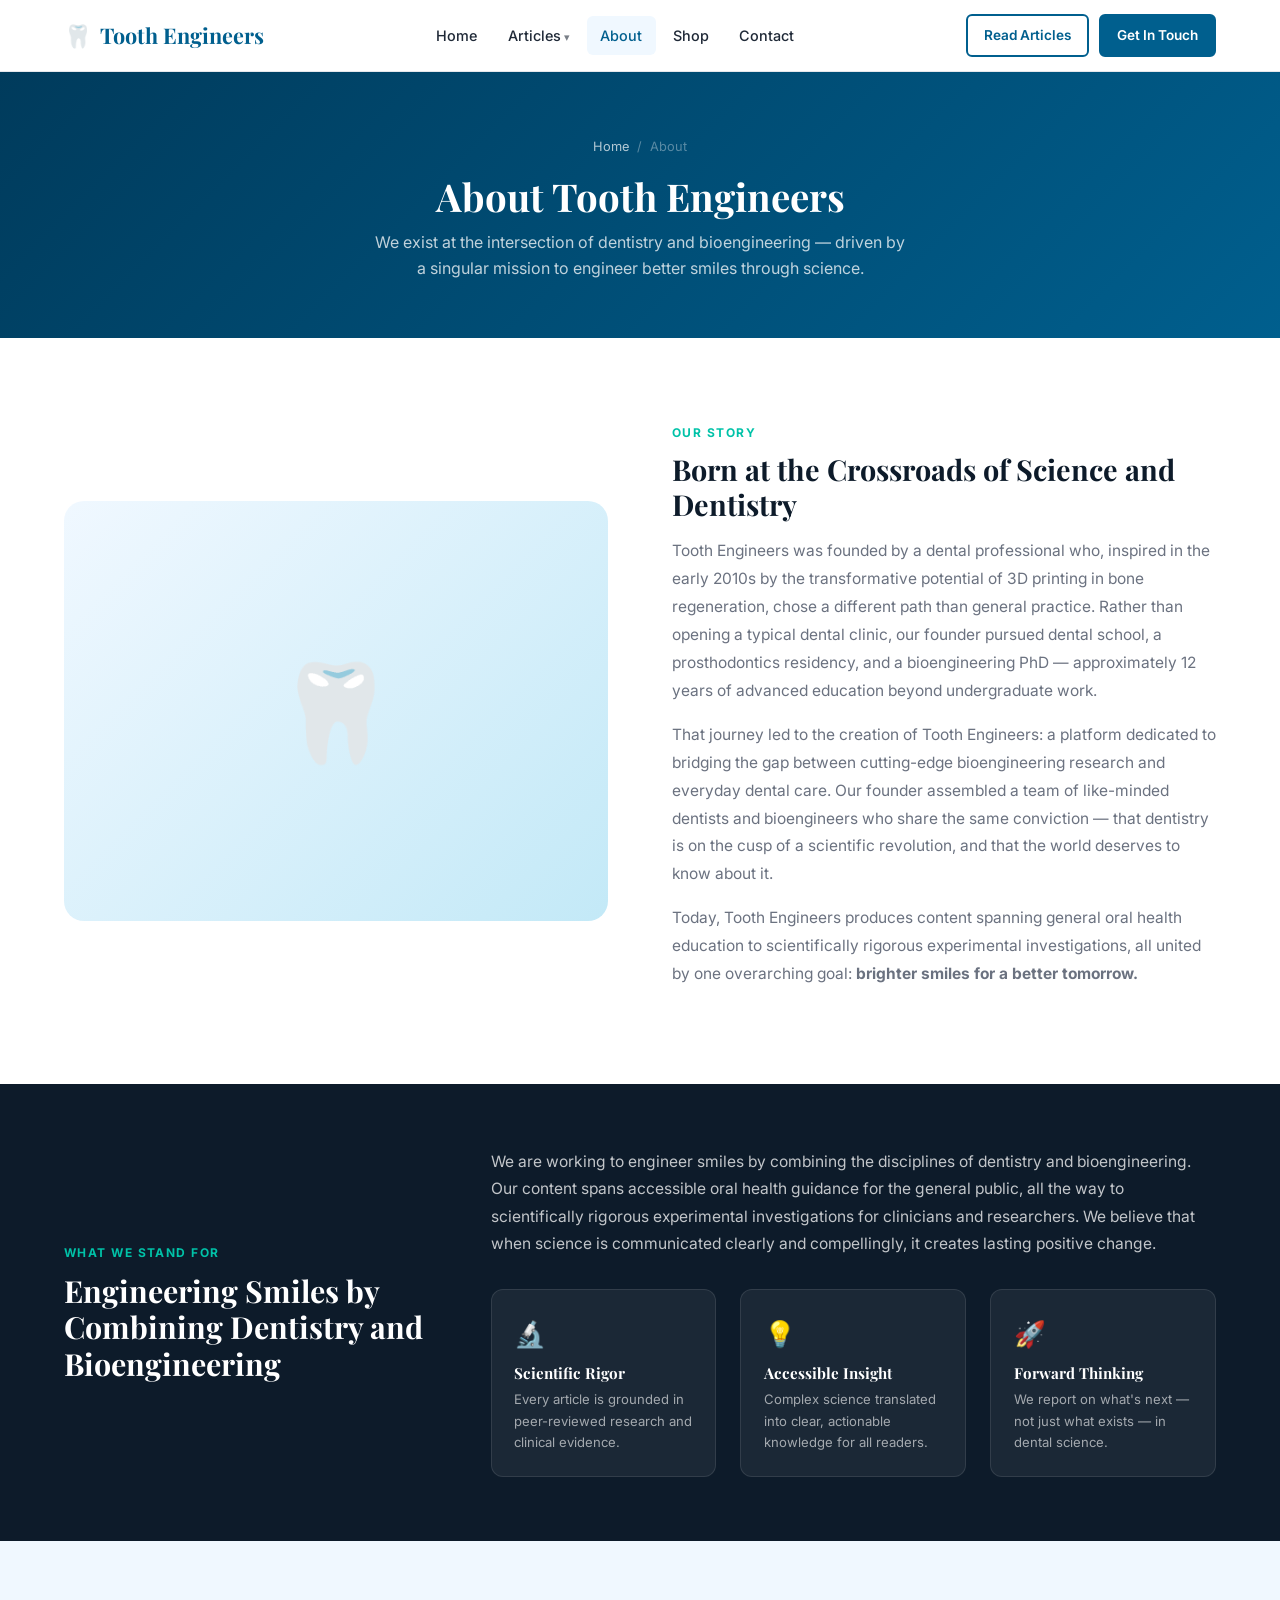
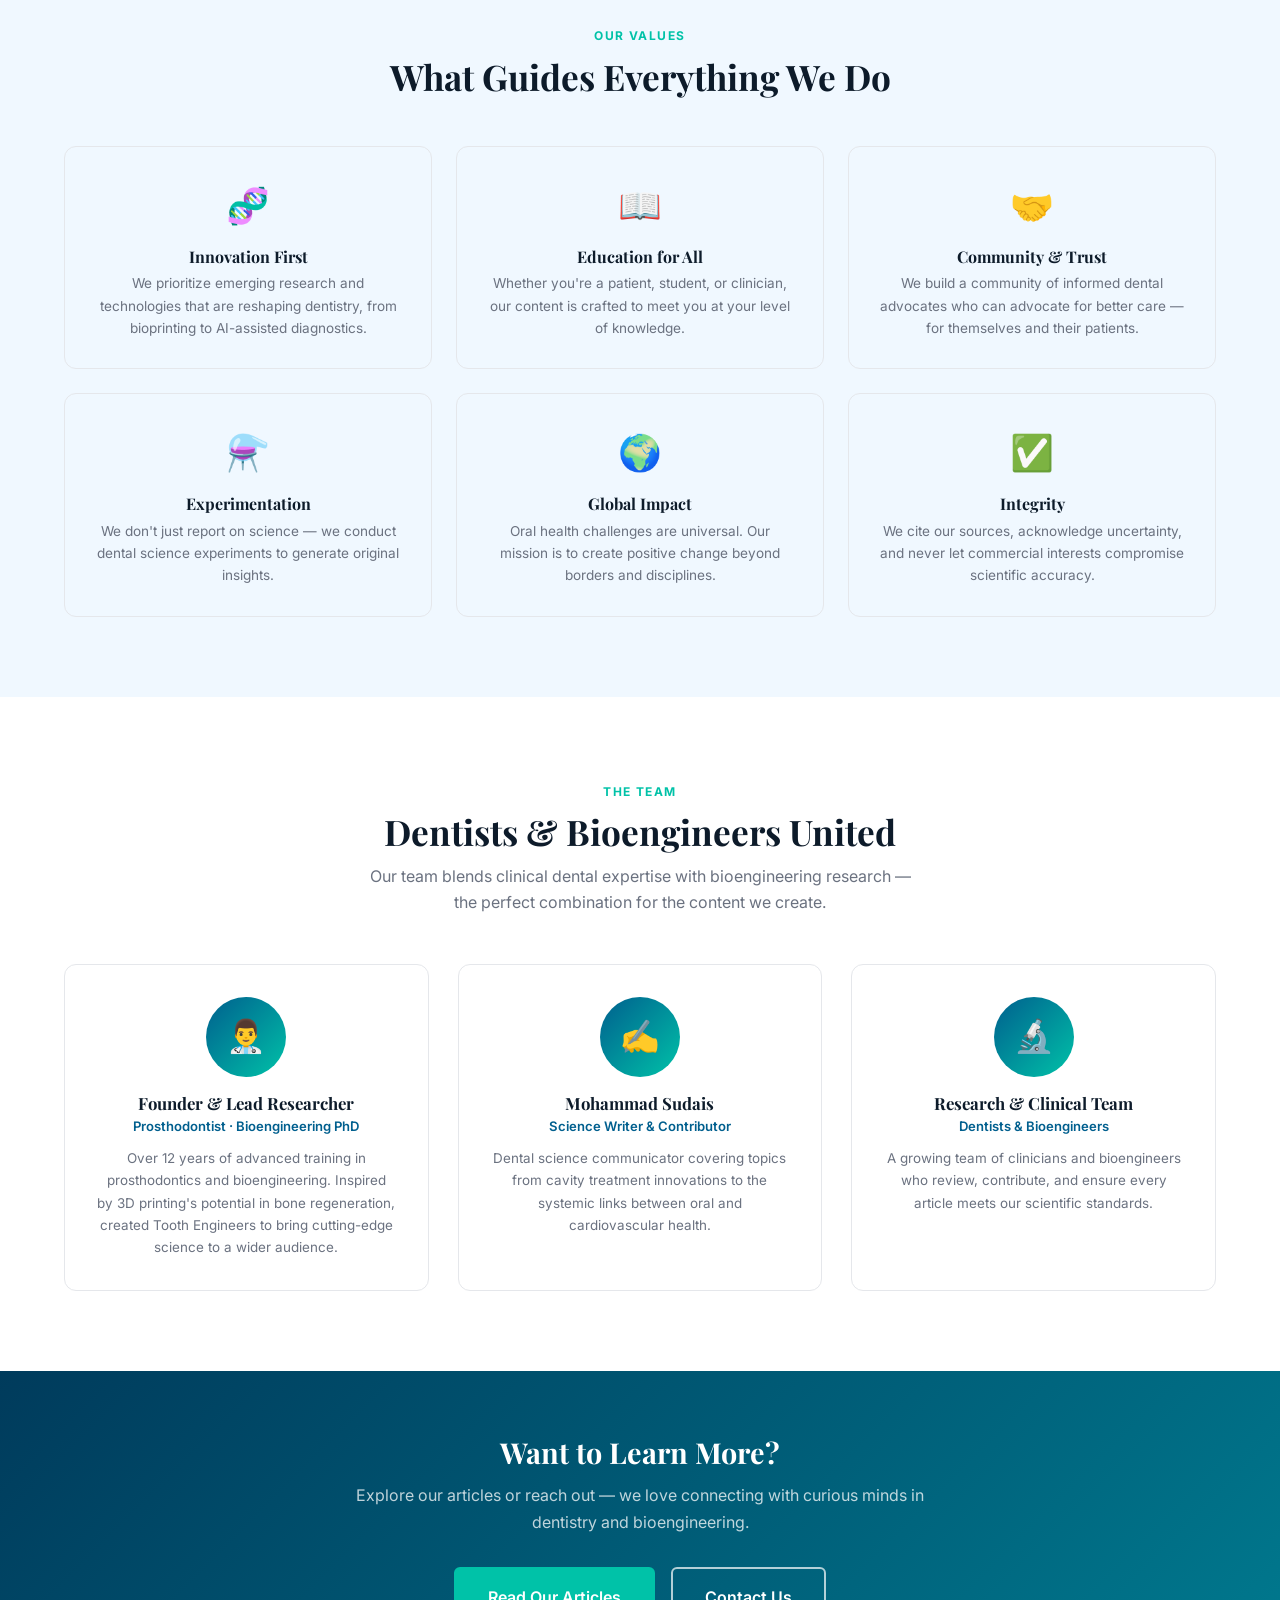
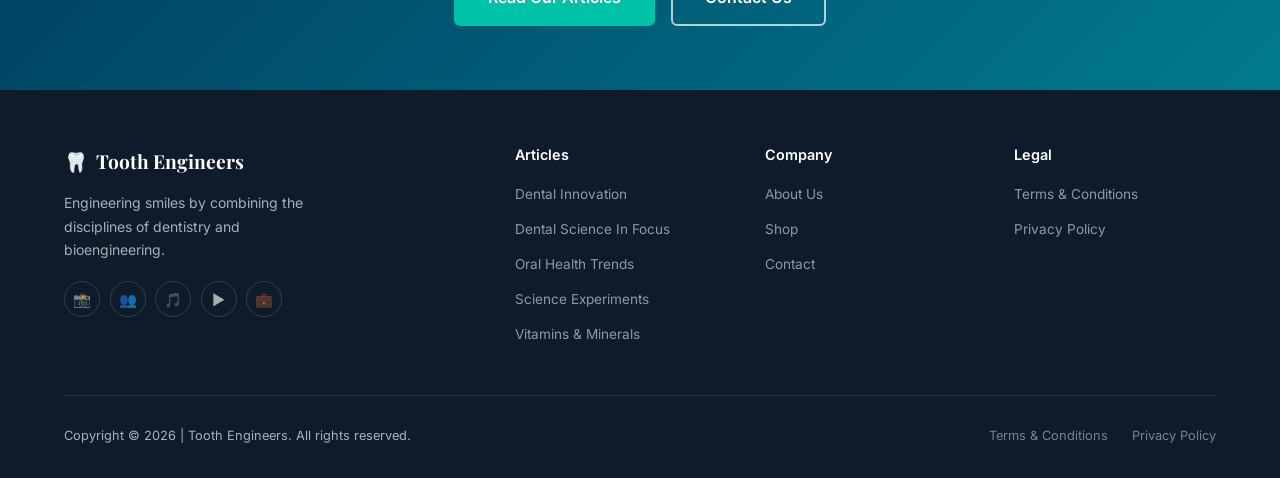
==== about.html @ ff2708bc "Initial site: full static rebuild of toothengineers.com 5-page static HTML/CSS/JS site (index, about" ====
<!DOCTYPE html>
<html lang="en">
<head>
  <meta charset="UTF-8" />
  <meta name="viewport" content="width=device-width, initial-scale=1.0" />
  <meta name="description" content="About Tooth Engineers — our mission, story, and the team behind the dental science content." />
  <title>About | Tooth Engineers</title>
  <link rel="preconnect" href="https://fonts.googleapis.com" />
  <link rel="preconnect" href="https://fonts.gstatic.com" crossorigin />
  <link href="https://fonts.googleapis.com/css2?family=Inter:wght@400;500;600;700&family=Playfair+Display:wght@600;700&display=swap" rel="stylesheet" />
  <link rel="stylesheet" href="css/style.css" />
</head>
<body>

<!-- ══ NAVBAR ══════════════════════════════ -->
<header class="navbar">
  <div class="container nav-inner">
    <a href="index.html" class="logo"><span class="logo-icon">🦷</span> Tooth Engineers</a>
    <nav>
      <ul class="nav-links">
        <li><a href="index.html">Home</a></li>
        <li>
          <a href="articles.html" class="has-dropdown">Articles</a>
          <div class="dropdown">
            <a href="articles.html?cat=announcements">Announcements</a>
            <a href="articles.html?cat=innovation">Dental Innovation</a>
            <a href="articles.html?cat=experiments">Dental Science Experiments</a>
            <a href="articles.html?cat=science">Dental Science In Focus</a>
            <a href="articles.html?cat=health">Oral Health Trends</a>
            <a href="articles.html?cat=vitamins">Vitamins &amp; Minerals</a>
          </div>
        </li>
        <li><a href="about.html" class="active">About</a></li>
        <li><a href="shop.html">Shop</a></li>
        <li><a href="contact.html">Contact</a></li>
      </ul>
    </nav>
    <div class="nav-cta">
      <a href="articles.html" class="btn btn-outline btn-sm">Read Articles</a>
      <a href="contact.html" class="btn btn-primary btn-sm">Get In Touch</a>
    </div>
    <button class="hamburger" id="hamburger" aria-label="Toggle menu" aria-expanded="false">
      <span></span><span></span><span></span>
    </button>
  </div>
  <nav class="mobile-menu" id="mobileMenu">
    <ul>
      <li><a href="index.html">Home</a></li>
      <li><a href="articles.html">Articles</a></li>
      <li><a href="about.html">About</a></li>
      <li><a href="shop.html">Shop</a></li>
      <li><a href="contact.html">Contact</a></li>
    </ul>
    <div class="mobile-cta">
      <a href="contact.html" class="btn btn-primary">Get In Touch</a>
    </div>
  </nav>
</header>

<!-- ══ PAGE HERO ════════════════════════════ -->
<section class="page-hero">
  <div class="container">
    <div class="breadcrumb">
      <a href="index.html">Home</a>
      <span>/</span>
      <span>About</span>
    </div>
    <h1>About Tooth Engineers</h1>
    <p>We exist at the intersection of dentistry and bioengineering — driven by a singular mission to engineer better smiles through science.</p>
  </div>
</section>

<!-- ══ STORY ════════════════════════════════ -->
<section class="section">
  <div class="container">
    <div class="about-story">
      <div class="about-story-img">🦷</div>
      <div class="about-story-text">
        <div class="section-label">Our Story</div>
        <h2>Born at the Crossroads of Science and Dentistry</h2>
        <p>
          Tooth Engineers was founded by a dental professional who, inspired in the early 2010s by the transformative potential of 3D printing in bone regeneration, chose a different path than general practice. Rather than opening a typical dental clinic, our founder pursued dental school, a prosthodontics residency, and a bioengineering PhD — approximately 12 years of advanced education beyond undergraduate work.
        </p>
        <p>
          That journey led to the creation of Tooth Engineers: a platform dedicated to bridging the gap between cutting-edge bioengineering research and everyday dental care. Our founder assembled a team of like-minded dentists and bioengineers who share the same conviction — that dentistry is on the cusp of a scientific revolution, and that the world deserves to know about it.
        </p>
        <p>
          Today, Tooth Engineers produces content spanning general oral health education to scientifically rigorous experimental investigations, all united by one overarching goal: <strong>brighter smiles for a better tomorrow.</strong>
        </p>
      </div>
    </div>
  </div>
</section>

<!-- ══ MISSION STRIP ════════════════════════ -->
<section class="mission">
  <div class="container mission-inner">
    <div>
      <div class="mission-label">What We Stand For</div>
      <h2>Engineering Smiles by Combining Dentistry and Bioengineering</h2>
    </div>
    <div>
      <p class="mission-text">
        We are working to engineer smiles by combining the disciplines of dentistry and bioengineering. Our content spans accessible oral health guidance for the general public, all the way to scientifically rigorous experimental investigations for clinicians and researchers. We believe that when science is communicated clearly and compellingly, it creates lasting positive change.
      </p>
      <div class="mission-pillars">
        <div class="pillar">
          <div class="pillar-icon">🔬</div>
          <h4>Scientific Rigor</h4>
          <p>Every article is grounded in peer-reviewed research and clinical evidence.</p>
        </div>
        <div class="pillar">
          <div class="pillar-icon">💡</div>
          <h4>Accessible Insight</h4>
          <p>Complex science translated into clear, actionable knowledge for all readers.</p>
        </div>
        <div class="pillar">
          <div class="pillar-icon">🚀</div>
          <h4>Forward Thinking</h4>
          <p>We report on what's next — not just what exists — in dental science.</p>
        </div>
      </div>
    </div>
  </div>
</section>

<!-- ══ VALUES ═══════════════════════════════ -->
<section class="section section--gray">
  <div class="container">
    <div class="section-header section-header--center">
      <div class="section-label">Our Values</div>
      <h2 class="section-title">What Guides Everything We Do</h2>
    </div>
    <div class="about-values">
      <div class="value-card">
        <div class="value-icon">🧬</div>
        <h3>Innovation First</h3>
        <p>We prioritize emerging research and technologies that are reshaping dentistry, from bioprinting to AI-assisted diagnostics.</p>
      </div>
      <div class="value-card">
        <div class="value-icon">📖</div>
        <h3>Education for All</h3>
        <p>Whether you're a patient, student, or clinician, our content is crafted to meet you at your level of knowledge.</p>
      </div>
      <div class="value-card">
        <div class="value-icon">🤝</div>
        <h3>Community &amp; Trust</h3>
        <p>We build a community of informed dental advocates who can advocate for better care — for themselves and their patients.</p>
      </div>
      <div class="value-card">
        <div class="value-icon">⚗️</div>
        <h3>Experimentation</h3>
        <p>We don't just report on science — we conduct dental science experiments to generate original insights.</p>
      </div>
      <div class="value-card">
        <div class="value-icon">🌍</div>
        <h3>Global Impact</h3>
        <p>Oral health challenges are universal. Our mission is to create positive change beyond borders and disciplines.</p>
      </div>
      <div class="value-card">
        <div class="value-icon">✅</div>
        <h3>Integrity</h3>
        <p>We cite our sources, acknowledge uncertainty, and never let commercial interests compromise scientific accuracy.</p>
      </div>
    </div>
  </div>
</section>

<!-- ══ TEAM ══════════════════════════════════ -->
<section class="section">
  <div class="container">
    <div class="section-header section-header--center">
      <div class="section-label">The Team</div>
      <h2 class="section-title">Dentists &amp; Bioengineers United</h2>
      <p class="section-subtitle">Our team blends clinical dental expertise with bioengineering research — the perfect combination for the content we create.</p>
    </div>
    <div class="team-grid">
      <div class="team-card">
        <div class="team-avatar">👨‍⚕️</div>
        <h3>Founder &amp; Lead Researcher</h3>
        <div class="role">Prosthodontist · Bioengineering PhD</div>
        <p>Over 12 years of advanced training in prosthodontics and bioengineering. Inspired by 3D printing's potential in bone regeneration, created Tooth Engineers to bring cutting-edge science to a wider audience.</p>
      </div>
      <div class="team-card">
        <div class="team-avatar">✍️</div>
        <h3>Mohammad Sudais</h3>
        <div class="role">Science Writer &amp; Contributor</div>
        <p>Dental science communicator covering topics from cavity treatment innovations to the systemic links between oral and cardiovascular health.</p>
      </div>
      <div class="team-card">
        <div class="team-avatar">🔬</div>
        <h3>Research &amp; Clinical Team</h3>
        <div class="role">Dentists &amp; Bioengineers</div>
        <p>A growing team of clinicians and bioengineers who review, contribute, and ensure every article meets our scientific standards.</p>
      </div>
    </div>
  </div>
</section>

<!-- ══ CTA STRIP ════════════════════════════ -->
<section class="shop-teaser" style="padding:4rem 0;">
  <div class="container" style="text-align:center;max-width:600px;margin:0 auto;">
    <h2 style="color:#fff;font-size:1.8rem;margin-bottom:.8rem;">Want to Learn More?</h2>
    <p style="color:rgba(255,255,255,.75);margin-bottom:2rem;">Explore our articles or reach out — we love connecting with curious minds in dentistry and bioengineering.</p>
    <div style="display:flex;gap:1rem;justify-content:center;flex-wrap:wrap;">
      <a href="articles.html" class="btn btn-accent btn-lg">Read Our Articles</a>
      <a href="contact.html" class="btn btn-outline-white btn-lg">Contact Us</a>
    </div>
  </div>
</section>

<!-- ══ FOOTER ════════════════════════════════ -->
<footer class="footer">
  <div class="container">
    <div class="footer-grid">
      <div class="footer-brand">
        <a href="index.html" class="logo"><span>🦷</span> Tooth Engineers</a>
        <p>Engineering smiles by combining the disciplines of dentistry and bioengineering.</p>
        <div class="footer-social">
          <a href="https://www.instagram.com/toothengineers/" target="_blank" rel="noopener">📸</a>
          <a href="https://www.facebook.com/profile.php?id=61561686900478" target="_blank" rel="noopener">👥</a>
          <a href="https://www.tiktok.com/@toothengineers" target="_blank" rel="noopener">🎵</a>
          <a href="https://www.youtube.com/@ToothEngineers" target="_blank" rel="noopener">▶️</a>
          <a href="https://www.linkedin.com/company/tooth-engineers/" target="_blank" rel="noopener">💼</a>
        </div>
      </div>
      <div class="footer-col">
        <h4>Articles</h4>
        <ul>
          <li><a href="articles.html?cat=innovation">Dental Innovation</a></li>
          <li><a href="articles.html?cat=science">Dental Science In Focus</a></li>
          <li><a href="articles.html?cat=health">Oral Health Trends</a></li>
          <li><a href="articles.html?cat=experiments">Science Experiments</a></li>
          <li><a href="articles.html?cat=vitamins">Vitamins &amp; Minerals</a></li>
        </ul>
      </div>
      <div class="footer-col">
        <h4>Company</h4>
        <ul>
          <li><a href="about.html">About Us</a></li>
          <li><a href="shop.html">Shop</a></li>
          <li><a href="contact.html">Contact</a></li>
        </ul>
      </div>
      <div class="footer-col">
        <h4>Legal</h4>
        <ul>
          <li><a href="#">Terms &amp; Conditions</a></li>
          <li><a href="#">Privacy Policy</a></li>
        </ul>
      </div>
    </div>
    <div class="footer-bottom">
      <p>Copyright &copy; <span id="year"></span> | Tooth Engineers. All rights reserved.</p>
      <div class="footer-legal">
        <a href="#">Terms &amp; Conditions</a>
        <a href="#">Privacy Policy</a>
      </div>
    </div>
  </div>
</footer>

<script src="js/main.js"></script>
</body>
</html>
---- css/style.css ----
/* ════════════════════════════════════════
   Tooth Engineers — Global Stylesheet
   ════════════════════════════════════════ */

/* ── Variables ── */
:root {
  --primary:    #005F8E;
  --primary-dk: #004268;
  --accent:     #00C2A8;
  --accent-dk:  #009982;
  --dark:       #0D1B2A;
  --text:       #1F2937;
  --muted:      #6B7280;
  --light:      #F0F8FF;
  --border:     #E5E7EB;
  --white:      #FFFFFF;
  --radius-sm:  6px;
  --radius:     12px;
  --radius-lg:  20px;
  --shadow-sm:  0 1px 3px rgba(0,0,0,.08);
  --shadow-md:  0 4px 16px rgba(0,0,0,.10);
  --shadow-lg:  0 12px 40px rgba(0,0,0,.12);
  --transition: .22s ease;
}

/* ── Reset ── */
*, *::before, *::after { box-sizing: border-box; margin: 0; padding: 0; }
html { scroll-behavior: smooth; font-size: 16px; }
body {
  font-family: 'Inter', sans-serif;
  color: var(--text);
  background: var(--white);
  line-height: 1.65;
  -webkit-font-smoothing: antialiased;
}
img { max-width: 100%; display: block; }
a { text-decoration: none; color: inherit; }
ul { list-style: none; }

/* ── Typography helpers ── */
h1, h2, h3, h4 {
  font-family: 'Playfair Display', Georgia, serif;
  line-height: 1.2;
  color: var(--dark);
}

/* ── Layout ── */
.container {
  width: 90%;
  max-width: 1160px;
  margin: 0 auto;
}
.section { padding: 5rem 0; }
.section--gray { background: var(--light); }

/* ── Section headers ── */
.section-label {
  display: inline-block;
  text-transform: uppercase;
  font-size: .75rem;
  font-weight: 700;
  letter-spacing: .12em;
  color: var(--accent);
  margin-bottom: .6rem;
}
.section-title {
  font-size: clamp(1.6rem, 3vw, 2.2rem);
  margin-bottom: .6rem;
}
.section-subtitle {
  color: var(--muted);
  font-size: 1rem;
  max-width: 560px;
}
.section-header { margin-bottom: 3rem; }
.section-header--center { text-align: center; }
.section-header--center .section-subtitle { margin: 0 auto; }

/* ── Buttons ── */
.btn {
  display: inline-flex;
  align-items: center;
  gap: .45rem;
  padding: .72rem 1.5rem;
  border-radius: var(--radius-sm);
  font-size: .95rem;
  font-weight: 600;
  cursor: pointer;
  border: 2px solid transparent;
  transition: background var(--transition), color var(--transition), border-color var(--transition), box-shadow var(--transition);
}
.btn-primary {
  background: var(--primary);
  color: var(--white);
  border-color: var(--primary);
}
.btn-primary:hover {
  background: var(--primary-dk);
  border-color: var(--primary-dk);
  box-shadow: 0 4px 14px rgba(0,95,142,.28);
}
.btn-accent {
  background: var(--accent);
  color: var(--white);
  border-color: var(--accent);
}
.btn-accent:hover {
  background: var(--accent-dk);
  border-color: var(--accent-dk);
  box-shadow: 0 4px 14px rgba(0,194,168,.28);
}
.btn-outline {
  background: transparent;
  color: var(--primary);
  border-color: var(--primary);
}
.btn-outline:hover {
  background: var(--primary);
  color: var(--white);
}
.btn-outline-white {
  background: transparent;
  color: var(--white);
  border-color: rgba(255,255,255,.7);
}
.btn-outline-white:hover {
  background: rgba(255,255,255,.15);
  border-color: var(--white);
}
.btn-sm { padding: .5rem 1rem; font-size: .85rem; }
.btn-lg { padding: .9rem 2rem; font-size: 1rem; }

/* ════════════════════════════════════════
   NAVBAR
   ════════════════════════════════════════ */
.navbar {
  position: sticky;
  top: 0;
  z-index: 200;
  background: rgba(255,255,255,.97);
  backdrop-filter: blur(10px);
  border-bottom: 1px solid var(--border);
}
.nav-inner {
  display: flex;
  align-items: center;
  justify-content: space-between;
  padding: .9rem 0;
  gap: 1.5rem;
}
.logo {
  display: flex;
  align-items: center;
  gap: .5rem;
  font-family: 'Playfair Display', Georgia, serif;
  font-size: 1.35rem;
  font-weight: 700;
  color: var(--primary);
  white-space: nowrap;
}
.logo-icon { font-size: 1.4rem; }

.nav-links {
  display: flex;
  align-items: center;
  gap: .2rem;
}
.nav-links > li { position: relative; }
.nav-links > li > a {
  display: block;
  padding: .5rem .85rem;
  border-radius: var(--radius-sm);
  font-size: .9rem;
  font-weight: 500;
  color: var(--text);
  transition: color var(--transition), background var(--transition);
}
.nav-links > li > a:hover,
.nav-links > li > a.active {
  color: var(--primary);
  background: var(--light);
}
.nav-links > li > a.has-dropdown::after {
  content: ' ▾';
  font-size: .7rem;
  opacity: .6;
}

/* Dropdown */
.dropdown {
  position: absolute;
  top: calc(100% + .4rem);
  left: 0;
  min-width: 220px;
  background: var(--white);
  border: 1px solid var(--border);
  border-radius: var(--radius);
  box-shadow: var(--shadow-lg);
  opacity: 0;
  pointer-events: none;
  transform: translateY(-6px);
  transition: opacity var(--transition), transform var(--transition);
  z-index: 300;
}
.nav-links > li:hover .dropdown {
  opacity: 1;
  pointer-events: all;
  transform: translateY(0);
}
.dropdown a {
  display: block;
  padding: .6rem 1.2rem;
  font-size: .875rem;
  color: var(--text);
  transition: background var(--transition), color var(--transition);
}
.dropdown a:first-child { border-radius: var(--radius) var(--radius) 0 0; }
.dropdown a:last-child  { border-radius: 0 0 var(--radius) var(--radius); }
.dropdown a:hover { background: var(--light); color: var(--primary); }

.nav-cta { display: flex; gap: .6rem; }

.hamburger {
  display: none;
  background: none;
  border: none;
  cursor: pointer;
  padding: .4rem;
  color: var(--dark);
}
.hamburger span {
  display: block;
  width: 24px;
  height: 2px;
  background: var(--dark);
  margin: 5px 0;
  border-radius: 2px;
  transition: transform var(--transition), opacity var(--transition);
}

/* Mobile nav */
.mobile-menu {
  display: none;
  background: var(--white);
  border-top: 1px solid var(--border);
  padding: 1rem 5%;
}
.mobile-menu.open { display: block; }
.mobile-menu ul { display: flex; flex-direction: column; gap: .2rem; }
.mobile-menu a {
  display: block;
  padding: .65rem .8rem;
  border-radius: var(--radius-sm);
  font-size: .95rem;
  font-weight: 500;
  color: var(--text);
}
.mobile-menu a:hover { background: var(--light); color: var(--primary); }
.mobile-menu .mobile-sub { padding-left: 1.2rem; }
.mobile-menu .mobile-sub a { font-size: .875rem; color: var(--muted); }
.mobile-menu .mobile-sub a:hover { color: var(--primary); }
.mobile-cta { display: flex; flex-direction: column; gap: .6rem; margin-top: 1rem; padding-top: 1rem; border-top: 1px solid var(--border); }
.mobile-cta .btn { justify-content: center; }

/* ════════════════════════════════════════
   HERO
   ════════════════════════════════════════ */
.hero {
  background: linear-gradient(135deg, #003B5C 0%, #005F8E 50%, #007A8F 100%);
  color: var(--white);
  padding: 6rem 0 5rem;
  position: relative;
  overflow: hidden;
}
.hero::before {
  content: '';
  position: absolute;
  inset: 0;
  background: url("data:image/svg+xml,%3Csvg width='60' height='60' viewBox='0 0 60 60' xmlns='http://www.w3.org/2000/svg'%3E%3Cg fill='none' fill-rule='evenodd'%3E%3Cg fill='%23ffffff' fill-opacity='0.04'%3E%3Cpath d='M36 34v-4h-2v4h-4v2h4v4h2v-4h4v-2h-4zm0-30V0h-2v4h-4v2h4v4h2V6h4V4h-4zM6 34v-4H4v4H0v2h4v4h2v-4h4v-2H6zM6 4V0H4v4H0v2h4v4h2V6h4V4H6z'/%3E%3C/g%3E%3C/g%3E%3C/svg%3E");
}
.hero-inner {
  display: grid;
  grid-template-columns: 1fr 1fr;
  gap: 4rem;
  align-items: center;
  position: relative;
}
.hero-tag {
  display: inline-flex;
  align-items: center;
  gap: .4rem;
  background: rgba(255,255,255,.15);
  border: 1px solid rgba(255,255,255,.25);
  border-radius: 100px;
  padding: .35rem 1rem;
  font-size: .8rem;
  font-weight: 600;
  letter-spacing: .06em;
  text-transform: uppercase;
  color: rgba(255,255,255,.9);
  margin-bottom: 1.4rem;
}
.hero h1 {
  font-size: clamp(2rem, 4.5vw, 3.2rem);
  color: var(--white);
  margin-bottom: 1.2rem;
  letter-spacing: -.01em;
}
.hero h1 span { color: var(--accent); }
.hero-desc {
  font-size: 1.05rem;
  color: rgba(255,255,255,.8);
  margin-bottom: 2rem;
  max-width: 480px;
}
.hero-actions { display: flex; gap: 1rem; flex-wrap: wrap; }
.hero-stats {
  display: flex;
  gap: 2rem;
  margin-top: 3rem;
  padding-top: 2rem;
  border-top: 1px solid rgba(255,255,255,.15);
}
.hero-stat strong {
  display: block;
  font-size: 1.6rem;
  font-weight: 700;
  color: var(--white);
  font-family: 'Playfair Display', serif;
}
.hero-stat span { font-size: .8rem; color: rgba(255,255,255,.65); }

.hero-visual {
  display: flex;
  justify-content: center;
  align-items: center;
}
.hero-card-group {
  position: relative;
  width: 100%;
  max-width: 420px;
}
.hero-main-card {
  background: rgba(255,255,255,.12);
  backdrop-filter: blur(16px);
  border: 1px solid rgba(255,255,255,.2);
  border-radius: var(--radius-lg);
  padding: 2rem;
  color: var(--white);
}
.hero-main-card h3 { color: var(--white); font-size: 1.1rem; margin-bottom: .4rem; }
.hero-main-card p  { font-size: .875rem; color: rgba(255,255,255,.75); margin-bottom: 1.2rem; }
.article-preview {
  display: flex;
  align-items: center;
  gap: .8rem;
  background: rgba(255,255,255,.1);
  border-radius: var(--radius-sm);
  padding: .75rem;
  margin-bottom: .6rem;
}
.article-preview:last-child { margin-bottom: 0; }
.article-dot {
  width: 8px;
  height: 8px;
  border-radius: 50%;
  background: var(--accent);
  flex-shrink: 0;
}
.article-preview span { font-size: .82rem; color: rgba(255,255,255,.85); }
.hero-badge {
  position: absolute;
  bottom: -1.2rem;
  right: -1rem;
  background: var(--white);
  border-radius: var(--radius);
  padding: .9rem 1.2rem;
  box-shadow: var(--shadow-lg);
  display: flex;
  align-items: center;
  gap: .6rem;
}
.hero-badge-icon { font-size: 1.4rem; }
.hero-badge strong { display: block; font-size: .85rem; color: var(--dark); }
.hero-badge span   { font-size: .75rem; color: var(--muted); }

/* ════════════════════════════════════════
   ABOUT / MISSION STRIP
   ════════════════════════════════════════ */
.mission {
  background: var(--dark);
  color: var(--white);
  padding: 4rem 0;
}
.mission-inner {
  display: grid;
  grid-template-columns: 1fr 2fr;
  gap: 4rem;
  align-items: center;
}
.mission-label {
  color: var(--accent);
  font-size: .75rem;
  font-weight: 700;
  letter-spacing: .12em;
  text-transform: uppercase;
  margin-bottom: .6rem;
}
.mission h2 { color: var(--white); font-size: clamp(1.4rem, 2.5vw, 1.9rem); }
.mission-text { color: rgba(255,255,255,.75); font-size: .975rem; line-height: 1.75; }
.mission-pillars {
  display: grid;
  grid-template-columns: repeat(3, 1fr);
  gap: 1.5rem;
  margin-top: 2rem;
}
.pillar {
  background: rgba(255,255,255,.06);
  border: 1px solid rgba(255,255,255,.1);
  border-radius: var(--radius);
  padding: 1.4rem;
}
.pillar-icon { font-size: 1.6rem; margin-bottom: .6rem; }
.pillar h4 { color: var(--white); font-size: .95rem; margin-bottom: .4rem; }
.pillar p  { color: rgba(255,255,255,.6); font-size: .82rem; }

/* ════════════════════════════════════════
   FEATURED ARTICLES
   ════════════════════════════════════════ */
.article-grid {
  display: grid;
  grid-template-columns: repeat(3, 1fr);
  gap: 1.8rem;
}
.article-card {
  background: var(--white);
  border: 1px solid var(--border);
  border-radius: var(--radius);
  overflow: hidden;
  display: flex;
  flex-direction: column;
  transition: box-shadow var(--transition), transform var(--transition);
}
.article-card:hover {
  box-shadow: var(--shadow-lg);
  transform: translateY(-4px);
}
.article-card-img {
  height: 180px;
  display: flex;
  align-items: center;
  justify-content: center;
  font-size: 3.5rem;
}
.article-card-img.cat-innovation  { background: linear-gradient(135deg,#E0F4FF,#C3E9F7); }
.article-card-img.cat-science      { background: linear-gradient(135deg,#E0F7F4,#B8EFE9); }
.article-card-img.cat-health       { background: linear-gradient(135deg,#FFF3E0,#FFE0B2); }
.article-card-img.cat-experiments  { background: linear-gradient(135deg,#F3E0FF,#E1B8FF); }
.article-card-img.cat-vitamins     { background: linear-gradient(135deg,#E8FFE0,#C8F0B8); }

.article-card-body { padding: 1.4rem; display: flex; flex-direction: column; flex: 1; }
.article-category {
  display: inline-block;
  font-size: .72rem;
  font-weight: 700;
  text-transform: uppercase;
  letter-spacing: .08em;
  padding: .2rem .7rem;
  border-radius: 100px;
  margin-bottom: .8rem;
}
.cat-badge-innovation  { background: #DBF0FA; color: #0066A0; }
.cat-badge-science     { background: #D5F5F0; color: #007A68; }
.cat-badge-health      { background: #FFF0DB; color: #A05800; }
.cat-badge-experiments { background: #F0DBFF; color: #7A00A0; }
.cat-badge-vitamins    { background: #E0F5D5; color: #3A7A00; }

.article-card h3 {
  font-size: 1rem;
  margin-bottom: .6rem;
  line-height: 1.35;
  flex: 1;
}
.article-card h3 a { color: var(--dark); transition: color var(--transition); }
.article-card h3 a:hover { color: var(--primary); }
.article-card p {
  font-size: .85rem;
  color: var(--muted);
  margin-bottom: 1rem;
  display: -webkit-box;
  -webkit-line-clamp: 3;
  -webkit-box-orient: vertical;
  overflow: hidden;
}
.article-meta {
  display: flex;
  align-items: center;
  justify-content: space-between;
  font-size: .78rem;
  color: var(--muted);
  border-top: 1px solid var(--border);
  padding-top: .8rem;
  margin-top: auto;
}
.article-meta-author { display: flex; align-items: center; gap: .4rem; }
.author-avatar {
  width: 24px; height: 24px;
  border-radius: 50%;
  background: var(--primary);
  color: var(--white);
  display: flex; align-items: center; justify-content: center;
  font-size: .65rem; font-weight: 700;
}
.articles-cta { text-align: center; margin-top: 2.5rem; }

/* ════════════════════════════════════════
   CATEGORIES STRIP
   ════════════════════════════════════════ */
.categories { padding: 3rem 0; }
.cat-chips {
  display: flex;
  flex-wrap: wrap;
  gap: .75rem;
  justify-content: center;
}
.cat-chip {
  display: inline-flex;
  align-items: center;
  gap: .4rem;
  padding: .5rem 1.1rem;
  border-radius: 100px;
  border: 1.5px solid var(--border);
  font-size: .85rem;
  font-weight: 500;
  color: var(--text);
  cursor: pointer;
  transition: border-color var(--transition), color var(--transition), background var(--transition);
}
.cat-chip:hover,
.cat-chip.active {
  border-color: var(--primary);
  color: var(--primary);
  background: var(--light);
}

/* ════════════════════════════════════════
   SHOP / COMING SOON
   ════════════════════════════════════════ */
.shop-teaser {
  background: linear-gradient(135deg, #003B5C, #007A8F);
  color: var(--white);
  padding: 5rem 0;
  text-align: center;
}
.shop-teaser-inner { max-width: 640px; margin: 0 auto; }
.shop-label {
  display: inline-block;
  background: rgba(0,194,168,.2);
  border: 1px solid rgba(0,194,168,.4);
  color: var(--accent);
  font-size: .75rem;
  font-weight: 700;
  text-transform: uppercase;
  letter-spacing: .1em;
  padding: .3rem .9rem;
  border-radius: 100px;
  margin-bottom: 1.2rem;
}
.shop-teaser h2 { color: var(--white); font-size: clamp(1.6rem, 3vw, 2.4rem); margin-bottom: .8rem; }
.shop-teaser p  { color: rgba(255,255,255,.75); font-size: 1rem; margin-bottom: 2rem; }
.shop-notify-form {
  display: flex;
  gap: .6rem;
  max-width: 420px;
  margin: 0 auto;
}
.shop-notify-form input {
  flex: 1;
  padding: .75rem 1rem;
  border-radius: var(--radius-sm);
  border: none;
  font-size: .95rem;
  background: rgba(255,255,255,.15);
  color: var(--white);
  backdrop-filter: blur(4px);
  border: 1px solid rgba(255,255,255,.25);
}
.shop-notify-form input::placeholder { color: rgba(255,255,255,.55); }
.shop-notify-form input:focus { outline: none; border-color: var(--accent); }
.shop-items-preview {
  display: flex;
  justify-content: center;
  gap: 1.2rem;
  margin-top: 3rem;
  flex-wrap: wrap;
}
.shop-preview-card {
  background: rgba(255,255,255,.1);
  border: 1px solid rgba(255,255,255,.15);
  border-radius: var(--radius);
  padding: 1.5rem 2rem;
  min-width: 160px;
  text-align: center;
}
.shop-preview-card .icon { font-size: 2rem; margin-bottom: .6rem; }
.shop-preview-card h4 { color: var(--white); font-size: .9rem; font-family: 'Inter', sans-serif; font-weight: 600; }
.shop-preview-card p  { color: rgba(255,255,255,.55); font-size: .78rem; margin-top: .2rem; }

/* ════════════════════════════════════════
   NEWSLETTER
   ════════════════════════════════════════ */
.newsletter { padding: 4rem 0; background: var(--light); }
.newsletter-inner {
  display: flex;
  align-items: center;
  justify-content: space-between;
  gap: 3rem;
  flex-wrap: wrap;
}
.newsletter-text h2 { font-size: 1.6rem; margin-bottom: .4rem; }
.newsletter-text p  { color: var(--muted); font-size: .95rem; }
.newsletter-form {
  display: flex;
  gap: .6rem;
  flex-wrap: wrap;
}
.newsletter-form input {
  padding: .72rem 1.1rem;
  border: 1.5px solid var(--border);
  border-radius: var(--radius-sm);
  font-size: .95rem;
  font-family: inherit;
  width: 280px;
  background: var(--white);
  transition: border-color var(--transition);
}
.newsletter-form input:focus { outline: none; border-color: var(--primary); }

/* ════════════════════════════════════════
   SOCIAL STRIP
   ════════════════════════════════════════ */
.social-strip { padding: 2.5rem 0; border-top: 1px solid var(--border); }
.social-inner {
  display: flex;
  align-items: center;
  justify-content: center;
  gap: 1rem;
  flex-wrap: wrap;
}
.social-link {
  display: flex;
  align-items: center;
  gap: .5rem;
  padding: .55rem 1.1rem;
  border-radius: 100px;
  border: 1.5px solid var(--border);
  font-size: .85rem;
  font-weight: 500;
  color: var(--text);
  transition: all var(--transition);
}
.social-link:hover { border-color: var(--primary); color: var(--primary); background: var(--light); }
.social-icon { font-size: 1rem; }

/* ════════════════════════════════════════
   FOOTER
   ════════════════════════════════════════ */
.footer { background: var(--dark); color: rgba(255,255,255,.65); padding: 3.5rem 0 2rem; }
.footer-grid {
  display: grid;
  grid-template-columns: 2fr 1fr 1fr 1fr;
  gap: 3rem;
  margin-bottom: 3rem;
}
.footer-brand .logo { color: var(--white); font-size: 1.2rem; margin-bottom: .8rem; }
.footer-brand p { font-size: .875rem; line-height: 1.7; max-width: 260px; }
.footer-social { display: flex; gap: .6rem; margin-top: 1.2rem; }
.footer-social a {
  width: 36px; height: 36px;
  border-radius: 50%;
  border: 1px solid rgba(255,255,255,.15);
  display: flex; align-items: center; justify-content: center;
  font-size: .9rem;
  color: rgba(255,255,255,.65);
  transition: all var(--transition);
}
.footer-social a:hover { border-color: var(--accent); color: var(--accent); background: rgba(0,194,168,.1); }
.footer-col h4 { color: var(--white); font-size: .9rem; font-family: 'Inter', sans-serif; font-weight: 600; margin-bottom: 1rem; }
.footer-col ul { display: flex; flex-direction: column; gap: .55rem; }
.footer-col a { font-size: .85rem; color: rgba(255,255,255,.55); transition: color var(--transition); }
.footer-col a:hover { color: var(--white); }
.footer-bottom {
  border-top: 1px solid rgba(255,255,255,.08);
  padding-top: 1.8rem;
  display: flex;
  align-items: center;
  justify-content: space-between;
  flex-wrap: wrap;
  gap: .8rem;
}
.footer-bottom p { font-size: .8rem; }
.footer-legal { display: flex; gap: 1.5rem; }
.footer-legal a { font-size: .8rem; color: rgba(255,255,255,.45); transition: color var(--transition); }
.footer-legal a:hover { color: var(--white); }

/* ════════════════════════════════════════
   PAGE HERO (inner pages)
   ════════════════════════════════════════ */
.page-hero {
  background: linear-gradient(135deg, #003B5C, #005F8E);
  color: var(--white);
  padding: 4rem 0 3.5rem;
  text-align: center;
}
.page-hero h1 { color: var(--white); font-size: clamp(1.8rem, 3vw, 2.6rem); margin-bottom: .6rem; }
.page-hero p   { color: rgba(255,255,255,.75); font-size: 1rem; max-width: 540px; margin: 0 auto; }
.breadcrumb {
  display: flex;
  align-items: center;
  justify-content: center;
  gap: .5rem;
  font-size: .8rem;
  color: rgba(255,255,255,.55);
  margin-bottom: 1rem;
}
.breadcrumb a { color: rgba(255,255,255,.7); }
.breadcrumb a:hover { color: var(--white); }
.breadcrumb span { color: rgba(255,255,255,.35); }

/* ════════════════════════════════════════
   ABOUT PAGE
   ════════════════════════════════════════ */
.about-story {
  display: grid;
  grid-template-columns: 1fr 1fr;
  gap: 4rem;
  align-items: center;
}
.about-story-img {
  border-radius: var(--radius-lg);
  overflow: hidden;
  background: linear-gradient(135deg, var(--light), #C3E9F7);
  height: 420px;
  display: flex;
  align-items: center;
  justify-content: center;
  font-size: 6rem;
}
.about-story-text h2 { font-size: 1.8rem; margin-bottom: 1rem; }
.about-story-text p  { color: var(--muted); font-size: .97rem; margin-bottom: 1rem; line-height: 1.8; }
.about-values {
  display: grid;
  grid-template-columns: repeat(3, 1fr);
  gap: 1.5rem;
}
.value-card {
  border: 1px solid var(--border);
  border-radius: var(--radius);
  padding: 1.8rem;
  text-align: center;
  transition: box-shadow var(--transition), transform var(--transition);
}
.value-card:hover { box-shadow: var(--shadow-md); transform: translateY(-3px); }
.value-icon { font-size: 2.2rem; margin-bottom: .8rem; }
.value-card h3 { font-size: 1rem; margin-bottom: .4rem; }
.value-card p  { font-size: .85rem; color: var(--muted); }

.team-grid {
  display: grid;
  grid-template-columns: repeat(auto-fit, minmax(240px, 1fr));
  gap: 1.8rem;
}
.team-card {
  border: 1px solid var(--border);
  border-radius: var(--radius);
  padding: 2rem;
  text-align: center;
  transition: box-shadow var(--transition);
}
.team-card:hover { box-shadow: var(--shadow-md); }
.team-avatar {
  width: 80px; height: 80px;
  border-radius: 50%;
  background: linear-gradient(135deg, var(--primary), var(--accent));
  display: flex; align-items: center; justify-content: center;
  font-size: 2rem;
  margin: 0 auto 1rem;
}
.team-card h3 { font-size: 1.05rem; margin-bottom: .2rem; }
.team-card .role { font-size: .82rem; color: var(--primary); font-weight: 600; margin-bottom: .6rem; }
.team-card p    { font-size: .84rem; color: var(--muted); }

/* ════════════════════════════════════════
   ARTICLES PAGE
   ════════════════════════════════════════ */
.articles-layout {
  display: grid;
  grid-template-columns: 1fr 300px;
  gap: 3rem;
  align-items: start;
}
.filter-bar {
  display: flex;
  flex-wrap: wrap;
  gap: .6rem;
  margin-bottom: 2rem;
}
.filter-btn {
  padding: .4rem .9rem;
  border-radius: 100px;
  border: 1.5px solid var(--border);
  font-size: .82rem;
  font-weight: 500;
  cursor: pointer;
  background: transparent;
  color: var(--text);
  transition: all var(--transition);
}
.filter-btn:hover,
.filter-btn.active {
  background: var(--primary);
  border-color: var(--primary);
  color: var(--white);
}
.articles-list { display: flex; flex-direction: column; gap: 1.5rem; }
.article-list-card {
  display: grid;
  grid-template-columns: 120px 1fr;
  gap: 1.2rem;
  border: 1px solid var(--border);
  border-radius: var(--radius);
  overflow: hidden;
  transition: box-shadow var(--transition);
}
.article-list-card:hover { box-shadow: var(--shadow-md); }
.article-list-img {
  height: 120px;
  display: flex; align-items: center; justify-content: center;
  font-size: 2.8rem;
}
.article-list-body { padding: 1rem 1rem 1rem 0; display: flex; flex-direction: column; justify-content: center; }
.article-list-body h3 { font-size: .97rem; margin-bottom: .3rem; }
.article-list-body h3 a { color: var(--dark); transition: color var(--transition); }
.article-list-body h3 a:hover { color: var(--primary); }
.article-list-body p { font-size: .83rem; color: var(--muted); display: -webkit-box; -webkit-line-clamp: 2; -webkit-box-orient: vertical; overflow: hidden; margin-bottom: .5rem; }

.sidebar-widget {
  border: 1px solid var(--border);
  border-radius: var(--radius);
  padding: 1.5rem;
  margin-bottom: 1.5rem;
}
.sidebar-widget h4 { font-size: .95rem; margin-bottom: 1rem; font-family: 'Inter', sans-serif; font-weight: 600; }
.sidebar-categories { display: flex; flex-direction: column; gap: .4rem; }
.sidebar-cat {
  display: flex;
  align-items: center;
  justify-content: space-between;
  padding: .45rem .6rem;
  border-radius: var(--radius-sm);
  font-size: .85rem;
  cursor: pointer;
  transition: background var(--transition), color var(--transition);
}
.sidebar-cat:hover { background: var(--light); color: var(--primary); }
.sidebar-cat-count {
  background: var(--light);
  border-radius: 100px;
  padding: .1rem .5rem;
  font-size: .75rem;
  color: var(--muted);
}

/* ════════════════════════════════════════
   SHOP PAGE
   ════════════════════════════════════════ */
.shop-coming {
  text-align: center;
  padding: 5rem 0;
}
.shop-coming-icon { font-size: 5rem; margin-bottom: 1.5rem; }
.shop-coming h2  { font-size: 2rem; margin-bottom: .8rem; }
.shop-coming p   { color: var(--muted); max-width: 500px; margin: 0 auto 2rem; }
.product-teasers {
  display: grid;
  grid-template-columns: repeat(auto-fit, minmax(220px, 1fr));
  gap: 1.5rem;
  margin-top: 3.5rem;
}
.product-teaser {
  border: 1.5px dashed var(--border);
  border-radius: var(--radius);
  padding: 2rem;
  text-align: center;
  background: var(--light);
}
.product-teaser .icon { font-size: 2.5rem; margin-bottom: .8rem; }
.product-teaser h3 { font-size: .97rem; margin-bottom: .3rem; }
.product-teaser p  { font-size: .83rem; color: var(--muted); }
.product-teaser .price-soon {
  display: inline-block;
  margin-top: .8rem;
  font-size: .78rem;
  font-weight: 600;
  color: var(--accent);
  background: rgba(0,194,168,.1);
  padding: .2rem .7rem;
  border-radius: 100px;
}

/* ════════════════════════════════════════
   CONTACT PAGE
   ════════════════════════════════════════ */
.contact-layout {
  display: grid;
  grid-template-columns: 1fr 1.4fr;
  gap: 4rem;
  align-items: start;
}
.contact-info h3 { font-size: 1.2rem; margin-bottom: 1rem; }
.contact-info p  { color: var(--muted); font-size: .95rem; margin-bottom: 2rem; line-height: 1.75; }
.contact-channels { display: flex; flex-direction: column; gap: .8rem; }
.contact-channel {
  display: flex;
  align-items: center;
  gap: .8rem;
  padding: .9rem;
  border-radius: var(--radius);
  border: 1px solid var(--border);
  font-size: .9rem;
  transition: box-shadow var(--transition);
}
.contact-channel:hover { box-shadow: var(--shadow-sm); }
.contact-channel-icon { font-size: 1.3rem; }
.contact-channel strong { display: block; font-size: .8rem; color: var(--muted); font-weight: 400; }
.contact-form-card {
  background: var(--white);
  border: 1px solid var(--border);
  border-radius: var(--radius);
  padding: 2.5rem;
}
.form-group { display: flex; flex-direction: column; margin-bottom: 1.2rem; }
.form-group label { font-size: .875rem; font-weight: 600; margin-bottom: .4rem; }
.form-group input,
.form-group textarea,
.form-group select {
  border: 1.5px solid var(--border);
  border-radius: var(--radius-sm);
  padding: .7rem .9rem;
  font-size: .95rem;
  font-family: inherit;
  color: var(--text);
  background: var(--white);
  transition: border-color var(--transition), box-shadow var(--transition);
}
.form-group input:focus,
.form-group textarea:focus,
.form-group select:focus {
  outline: none;
  border-color: var(--primary);
  box-shadow: 0 0 0 3px rgba(0,95,142,.1);
}
.form-row { display: grid; grid-template-columns: 1fr 1fr; gap: 1rem; }
.error-msg  { color: #DC2626; font-size: .78rem; margin-top: .3rem; min-height: 1em; }
.form-success {
  display: none;
  text-align: center;
  padding: 1.2rem;
  background: #ECFDF5;
  border: 1px solid #A7F3D0;
  border-radius: var(--radius-sm);
  color: #065F46;
  font-weight: 600;
  margin-top: 1rem;
}

/* ════════════════════════════════════════
   UTILITY
   ════════════════════════════════════════ */
.text-center { text-align: center; }
.mt-1 { margin-top: .5rem; }
.mt-2 { margin-top: 1rem; }
.mt-3 { margin-top: 1.5rem; }
.mb-3 { margin-bottom: 1.5rem; }
.hidden { display: none !important; }

/* ════════════════════════════════════════
   RESPONSIVE
   ════════════════════════════════════════ */
@media (max-width: 1024px) {
  .hero-inner       { grid-template-columns: 1fr; }
  .hero-visual      { display: none; }
  .mission-inner    { grid-template-columns: 1fr; gap: 2rem; }
  .mission-pillars  { grid-template-columns: repeat(3, 1fr); }
  .article-grid     { grid-template-columns: repeat(2, 1fr); }
  .footer-grid      { grid-template-columns: 1fr 1fr; }
  .about-story      { grid-template-columns: 1fr; }
  .about-story-img  { height: 280px; order: -1; }
  .articles-layout  { grid-template-columns: 1fr; }
  .contact-layout   { grid-template-columns: 1fr; }
}

@media (max-width: 768px) {
  .section { padding: 3.5rem 0; }
  .nav-links, .nav-cta { display: none; }
  .hamburger { display: block; }
  .article-grid     { grid-template-columns: 1fr; }
  .mission-pillars  { grid-template-columns: 1fr; }
  .about-values     { grid-template-columns: 1fr; }
  .footer-grid      { grid-template-columns: 1fr; gap: 2rem; }
  .footer-bottom    { flex-direction: column; text-align: center; }
  .newsletter-inner { flex-direction: column; }
  .newsletter-form  { flex-direction: column; width: 100%; }
  .newsletter-form input { width: 100%; }
  .shop-notify-form { flex-direction: column; }
  .hero-stats       { gap: 1.5rem; }
  .form-row         { grid-template-columns: 1fr; }
  .article-list-card { grid-template-columns: 1fr; }
  .article-list-img  { height: 160px; width: 100%; }
  .article-list-body { padding: 1rem; }
}
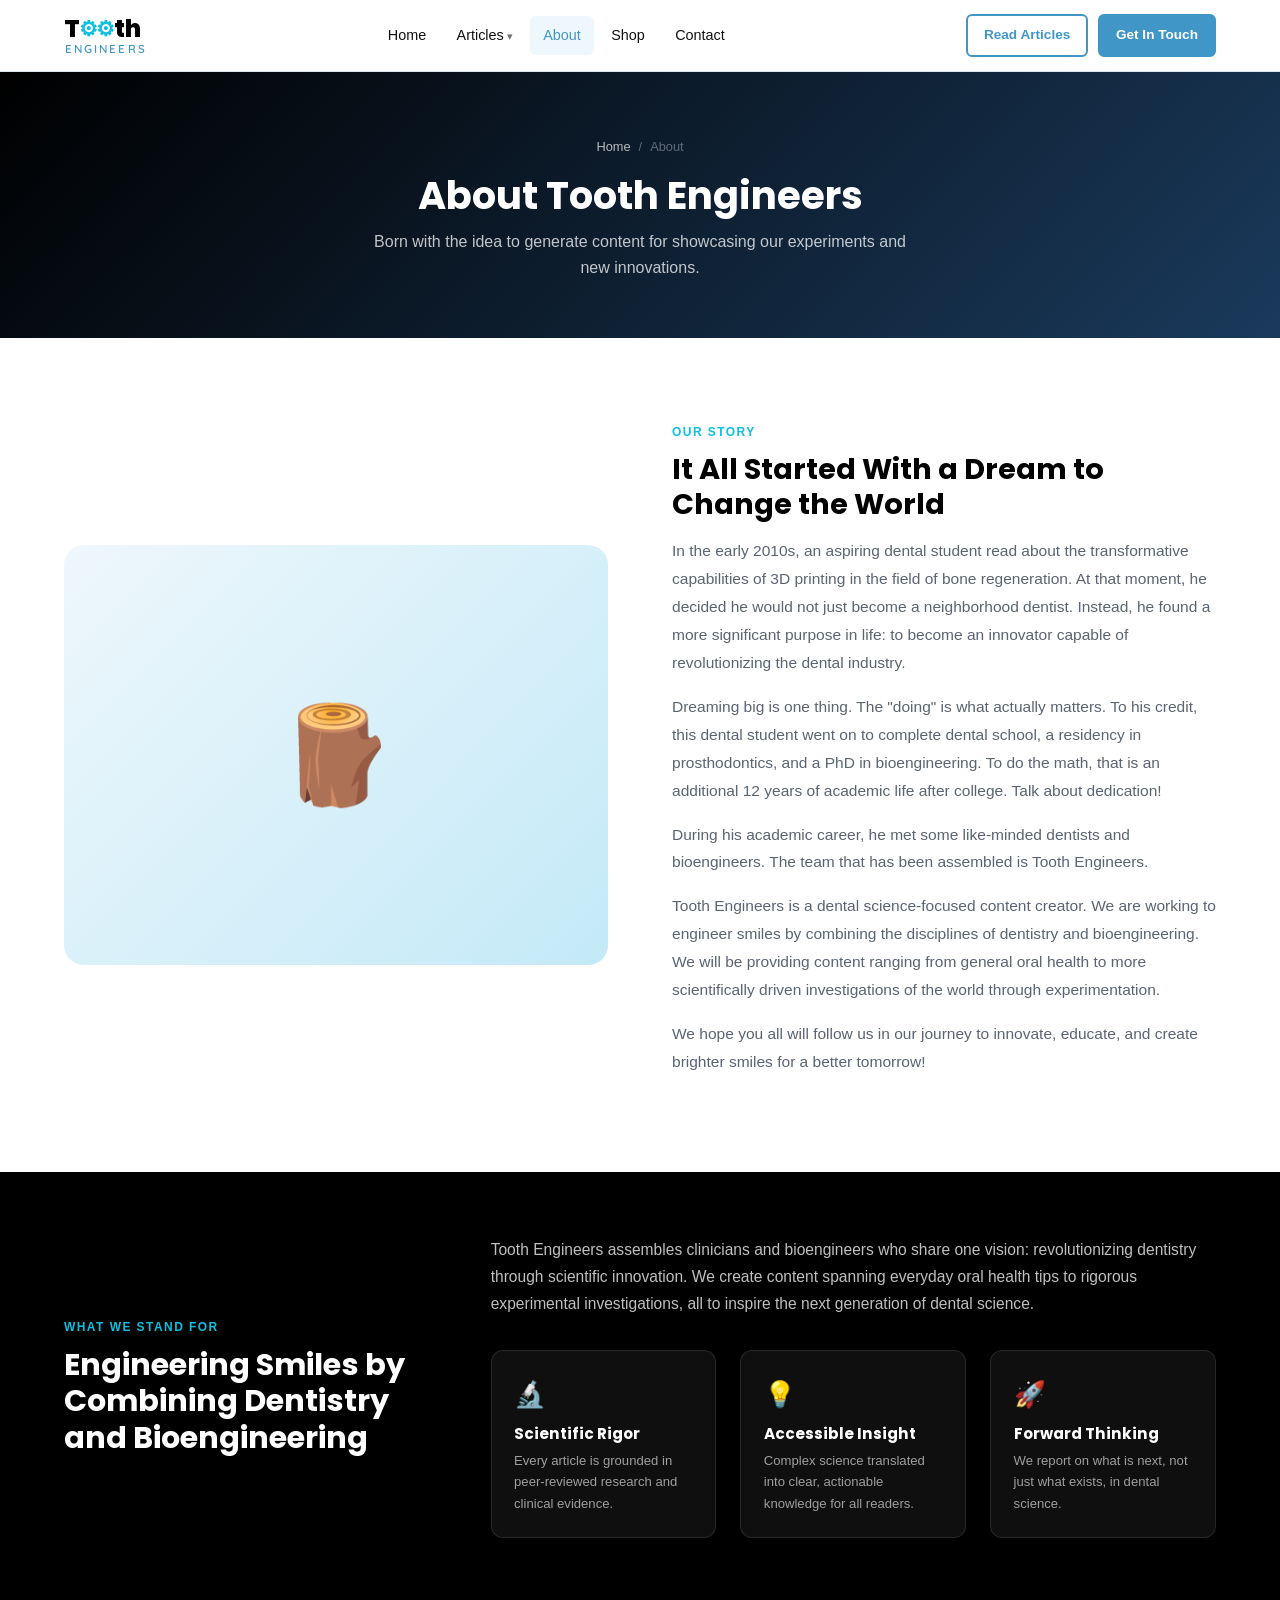
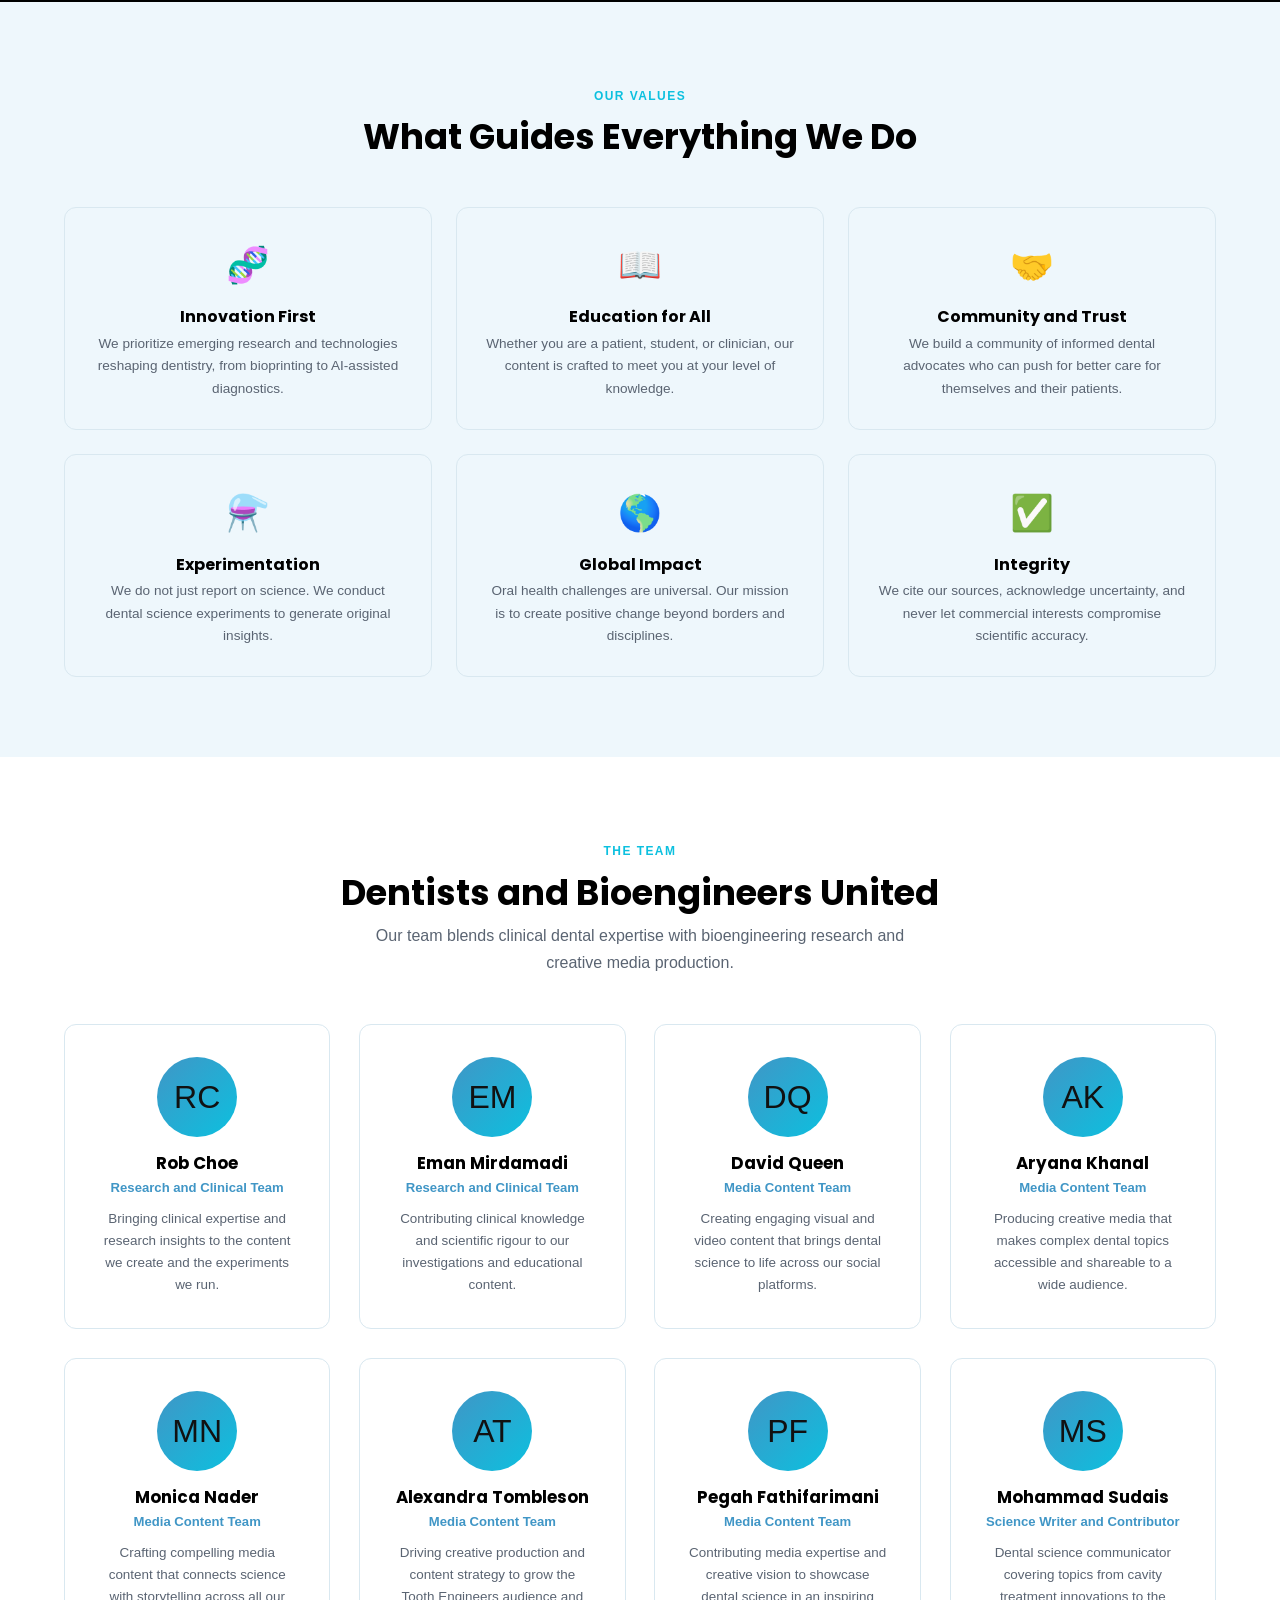
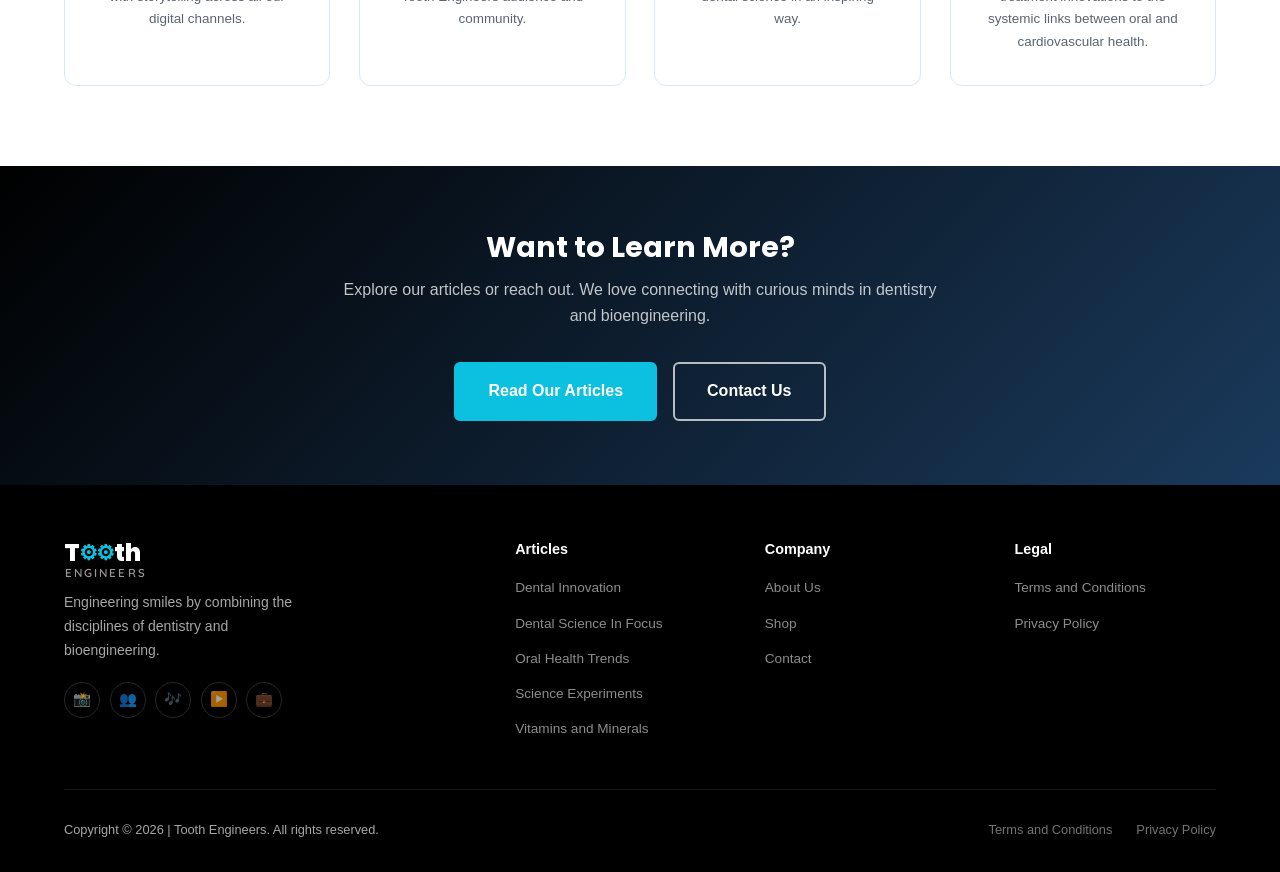
==== commit 2b090bef: "Redesign: apply brand guidelines, fix logo, update copy and structure - Brand colors: #4096C6 primar" ====
--- a/about.html
+++ b/about.html
@@ -3,11 +3,11 @@
 <head>
   <meta charset="UTF-8" />
   <meta name="viewport" content="width=device-width, initial-scale=1.0" />
-  <meta name="description" content="About Tooth Engineers — our mission, story, and the team behind the dental science content." />
+  <meta name="description" content="About Tooth Engineers: born with the idea to generate content showcasing dental experiments and new innovations." />
   <title>About | Tooth Engineers</title>
   <link rel="preconnect" href="https://fonts.googleapis.com" />
   <link rel="preconnect" href="https://fonts.gstatic.com" crossorigin />
-  <link href="https://fonts.googleapis.com/css2?family=Inter:wght@400;500;600;700&family=Playfair+Display:wght@600;700&display=swap" rel="stylesheet" />
+  <link href="https://fonts.googleapis.com/css2?family=Poppins:wght@400;500;600;700;800&family=Quicksand:wght@400;500;600;700&display=swap" rel="stylesheet" />
   <link rel="stylesheet" href="css/style.css" />
 </head>
 <body>
@@ -15,7 +15,10 @@
 <!-- ══ NAVBAR ══════════════════════════════ -->
 <header class="navbar">
   <div class="container nav-inner">
-    <a href="index.html" class="logo"><span class="logo-icon">🦷</span> Tooth Engineers</a>
+    <a href="index.html" class="logo">
+      <span class="logo-wordmark">T<span class="logo-gear">&#9881;</span><span class="logo-gear">&#9881;</span>th</span>
+      <span class="logo-engineers">Engineers</span>
+    </a>
     <nav>
       <ul class="nav-links">
         <li><a href="index.html">Home</a></li>
@@ -27,7 +30,7 @@
             <a href="articles.html?cat=experiments">Dental Science Experiments</a>
             <a href="articles.html?cat=science">Dental Science In Focus</a>
             <a href="articles.html?cat=health">Oral Health Trends</a>
-            <a href="articles.html?cat=vitamins">Vitamins &amp; Minerals</a>
+            <a href="articles.html?cat=vitamins">Vitamins and Minerals</a>
           </div>
         </li>
         <li><a href="about.html" class="active">About</a></li>
@@ -66,26 +69,32 @@
       <span>About</span>
     </div>
     <h1>About Tooth Engineers</h1>
-    <p>We exist at the intersection of dentistry and bioengineering — driven by a singular mission to engineer better smiles through science.</p>
-  </div>
-</section>
-
-<!-- ══ STORY ════════════════════════════════ -->
+    <p>Born with the idea to generate content for showcasing our experiments and new innovations.</p>
+  </div>
+</section>
+
+<!-- ══ OUR STORY ════════════════════════════ -->
 <section class="section">
   <div class="container">
     <div class="about-story">
-      <div class="about-story-img">🦷</div>
+      <div class="about-story-img">&#129717;</div>
       <div class="about-story-text">
         <div class="section-label">Our Story</div>
-        <h2>Born at the Crossroads of Science and Dentistry</h2>
-        <p>
-          Tooth Engineers was founded by a dental professional who, inspired in the early 2010s by the transformative potential of 3D printing in bone regeneration, chose a different path than general practice. Rather than opening a typical dental clinic, our founder pursued dental school, a prosthodontics residency, and a bioengineering PhD — approximately 12 years of advanced education beyond undergraduate work.
-        </p>
-        <p>
-          That journey led to the creation of Tooth Engineers: a platform dedicated to bridging the gap between cutting-edge bioengineering research and everyday dental care. Our founder assembled a team of like-minded dentists and bioengineers who share the same conviction — that dentistry is on the cusp of a scientific revolution, and that the world deserves to know about it.
-        </p>
-        <p>
-          Today, Tooth Engineers produces content spanning general oral health education to scientifically rigorous experimental investigations, all united by one overarching goal: <strong>brighter smiles for a better tomorrow.</strong>
+        <h2>It All Started With a Dream to Change the World</h2>
+        <p>
+          In the early 2010s, an aspiring dental student read about the transformative capabilities of 3D printing in the field of bone regeneration. At that moment, he decided he would not just become a neighborhood dentist. Instead, he found a more significant purpose in life: to become an innovator capable of revolutionizing the dental industry.
+        </p>
+        <p>
+          Dreaming big is one thing. The "doing" is what actually matters. To his credit, this dental student went on to complete dental school, a residency in prosthodontics, and a PhD in bioengineering. To do the math, that is an additional 12 years of academic life after college. Talk about dedication!
+        </p>
+        <p>
+          During his academic career, he met some like-minded dentists and bioengineers. The team that has been assembled is Tooth Engineers.
+        </p>
+        <p>
+          Tooth Engineers is a dental science-focused content creator. We are working to engineer smiles by combining the disciplines of dentistry and bioengineering. We will be providing content ranging from general oral health to more scientifically driven investigations of the world through experimentation.
+        </p>
+        <p>
+          We hope you all will follow us in our journey to innovate, educate, and create brighter smiles for a better tomorrow!
         </p>
       </div>
     </div>
@@ -101,23 +110,23 @@
     </div>
     <div>
       <p class="mission-text">
-        We are working to engineer smiles by combining the disciplines of dentistry and bioengineering. Our content spans accessible oral health guidance for the general public, all the way to scientifically rigorous experimental investigations for clinicians and researchers. We believe that when science is communicated clearly and compellingly, it creates lasting positive change.
+        Tooth Engineers assembles clinicians and bioengineers who share one vision: revolutionizing dentistry through scientific innovation. We create content spanning everyday oral health tips to rigorous experimental investigations, all to inspire the next generation of dental science.
       </p>
       <div class="mission-pillars">
         <div class="pillar">
-          <div class="pillar-icon">🔬</div>
+          <div class="pillar-icon">&#128300;</div>
           <h4>Scientific Rigor</h4>
           <p>Every article is grounded in peer-reviewed research and clinical evidence.</p>
         </div>
         <div class="pillar">
-          <div class="pillar-icon">💡</div>
+          <div class="pillar-icon">&#128161;</div>
           <h4>Accessible Insight</h4>
           <p>Complex science translated into clear, actionable knowledge for all readers.</p>
         </div>
         <div class="pillar">
-          <div class="pillar-icon">🚀</div>
+          <div class="pillar-icon">&#128640;</div>
           <h4>Forward Thinking</h4>
-          <p>We report on what's next — not just what exists — in dental science.</p>
+          <p>We report on what is next, not just what exists, in dental science.</p>
         </div>
       </div>
     </div>
@@ -133,32 +142,32 @@
     </div>
     <div class="about-values">
       <div class="value-card">
-        <div class="value-icon">🧬</div>
+        <div class="value-icon">&#129516;</div>
         <h3>Innovation First</h3>
-        <p>We prioritize emerging research and technologies that are reshaping dentistry, from bioprinting to AI-assisted diagnostics.</p>
-      </div>
-      <div class="value-card">
-        <div class="value-icon">📖</div>
+        <p>We prioritize emerging research and technologies reshaping dentistry, from bioprinting to AI-assisted diagnostics.</p>
+      </div>
+      <div class="value-card">
+        <div class="value-icon">&#128214;</div>
         <h3>Education for All</h3>
-        <p>Whether you're a patient, student, or clinician, our content is crafted to meet you at your level of knowledge.</p>
-      </div>
-      <div class="value-card">
-        <div class="value-icon">🤝</div>
-        <h3>Community &amp; Trust</h3>
-        <p>We build a community of informed dental advocates who can advocate for better care — for themselves and their patients.</p>
-      </div>
-      <div class="value-card">
-        <div class="value-icon">⚗️</div>
+        <p>Whether you are a patient, student, or clinician, our content is crafted to meet you at your level of knowledge.</p>
+      </div>
+      <div class="value-card">
+        <div class="value-icon">&#129309;</div>
+        <h3>Community and Trust</h3>
+        <p>We build a community of informed dental advocates who can push for better care for themselves and their patients.</p>
+      </div>
+      <div class="value-card">
+        <div class="value-icon">&#9879;&#65039;</div>
         <h3>Experimentation</h3>
-        <p>We don't just report on science — we conduct dental science experiments to generate original insights.</p>
-      </div>
-      <div class="value-card">
-        <div class="value-icon">🌍</div>
+        <p>We do not just report on science. We conduct dental science experiments to generate original insights.</p>
+      </div>
+      <div class="value-card">
+        <div class="value-icon">&#127758;</div>
         <h3>Global Impact</h3>
         <p>Oral health challenges are universal. Our mission is to create positive change beyond borders and disciplines.</p>
       </div>
       <div class="value-card">
-        <div class="value-icon">✅</div>
+        <div class="value-icon">&#9989;</div>
         <h3>Integrity</h3>
         <p>We cite our sources, acknowledge uncertainty, and never let commercial interests compromise scientific accuracy.</p>
       </div>
@@ -171,28 +180,67 @@
   <div class="container">
     <div class="section-header section-header--center">
       <div class="section-label">The Team</div>
-      <h2 class="section-title">Dentists &amp; Bioengineers United</h2>
-      <p class="section-subtitle">Our team blends clinical dental expertise with bioengineering research — the perfect combination for the content we create.</p>
+      <h2 class="section-title">Dentists and Bioengineers United</h2>
+      <p class="section-subtitle">Our team blends clinical dental expertise with bioengineering research and creative media production.</p>
     </div>
     <div class="team-grid">
-      <div class="team-card">
-        <div class="team-avatar">👨‍⚕️</div>
-        <h3>Founder &amp; Lead Researcher</h3>
-        <div class="role">Prosthodontist · Bioengineering PhD</div>
-        <p>Over 12 years of advanced training in prosthodontics and bioengineering. Inspired by 3D printing's potential in bone regeneration, created Tooth Engineers to bring cutting-edge science to a wider audience.</p>
-      </div>
-      <div class="team-card">
-        <div class="team-avatar">✍️</div>
+
+      <div class="team-card">
+        <div class="team-avatar">RC</div>
+        <h3>Rob Choe</h3>
+        <div class="role">Research and Clinical Team</div>
+        <p>Bringing clinical expertise and research insights to the content we create and the experiments we run.</p>
+      </div>
+
+      <div class="team-card">
+        <div class="team-avatar">EM</div>
+        <h3>Eman Mirdamadi</h3>
+        <div class="role">Research and Clinical Team</div>
+        <p>Contributing clinical knowledge and scientific rigour to our investigations and educational content.</p>
+      </div>
+
+      <div class="team-card">
+        <div class="team-avatar">DQ</div>
+        <h3>David Queen</h3>
+        <div class="role">Media Content Team</div>
+        <p>Creating engaging visual and video content that brings dental science to life across our social platforms.</p>
+      </div>
+
+      <div class="team-card">
+        <div class="team-avatar">AK</div>
+        <h3>Aryana Khanal</h3>
+        <div class="role">Media Content Team</div>
+        <p>Producing creative media that makes complex dental topics accessible and shareable to a wide audience.</p>
+      </div>
+
+      <div class="team-card">
+        <div class="team-avatar">MN</div>
+        <h3>Monica Nader</h3>
+        <div class="role">Media Content Team</div>
+        <p>Crafting compelling media content that connects science with storytelling across all our digital channels.</p>
+      </div>
+
+      <div class="team-card">
+        <div class="team-avatar">AT</div>
+        <h3>Alexandra Tombleson</h3>
+        <div class="role">Media Content Team</div>
+        <p>Driving creative production and content strategy to grow the Tooth Engineers audience and community.</p>
+      </div>
+
+      <div class="team-card">
+        <div class="team-avatar">PF</div>
+        <h3>Pegah Fathifarimani</h3>
+        <div class="role">Media Content Team</div>
+        <p>Contributing media expertise and creative vision to showcase dental science in an inspiring way.</p>
+      </div>
+
+      <div class="team-card">
+        <div class="team-avatar">MS</div>
         <h3>Mohammad Sudais</h3>
-        <div class="role">Science Writer &amp; Contributor</div>
+        <div class="role">Science Writer and Contributor</div>
         <p>Dental science communicator covering topics from cavity treatment innovations to the systemic links between oral and cardiovascular health.</p>
       </div>
-      <div class="team-card">
-        <div class="team-avatar">🔬</div>
-        <h3>Research &amp; Clinical Team</h3>
-        <div class="role">Dentists &amp; Bioengineers</div>
-        <p>A growing team of clinicians and bioengineers who review, contribute, and ensure every article meets our scientific standards.</p>
-      </div>
+
     </div>
   </div>
 </section>
@@ -201,7 +249,7 @@
 <section class="shop-teaser" style="padding:4rem 0;">
   <div class="container" style="text-align:center;max-width:600px;margin:0 auto;">
     <h2 style="color:#fff;font-size:1.8rem;margin-bottom:.8rem;">Want to Learn More?</h2>
-    <p style="color:rgba(255,255,255,.75);margin-bottom:2rem;">Explore our articles or reach out — we love connecting with curious minds in dentistry and bioengineering.</p>
+    <p style="color:rgba(255,255,255,.75);margin-bottom:2rem;">Explore our articles or reach out. We love connecting with curious minds in dentistry and bioengineering.</p>
     <div style="display:flex;gap:1rem;justify-content:center;flex-wrap:wrap;">
       <a href="articles.html" class="btn btn-accent btn-lg">Read Our Articles</a>
       <a href="contact.html" class="btn btn-outline-white btn-lg">Contact Us</a>
@@ -214,14 +262,17 @@
   <div class="container">
     <div class="footer-grid">
       <div class="footer-brand">
-        <a href="index.html" class="logo"><span>🦷</span> Tooth Engineers</a>
+        <a href="index.html" class="logo">
+          <span class="logo-wordmark">T<span class="logo-gear">&#9881;</span><span class="logo-gear">&#9881;</span>th</span>
+          <span class="logo-engineers">Engineers</span>
+        </a>
         <p>Engineering smiles by combining the disciplines of dentistry and bioengineering.</p>
         <div class="footer-social">
-          <a href="https://www.instagram.com/toothengineers/" target="_blank" rel="noopener">📸</a>
-          <a href="https://www.facebook.com/profile.php?id=61561686900478" target="_blank" rel="noopener">👥</a>
-          <a href="https://www.tiktok.com/@toothengineers" target="_blank" rel="noopener">🎵</a>
-          <a href="https://www.youtube.com/@ToothEngineers" target="_blank" rel="noopener">▶️</a>
-          <a href="https://www.linkedin.com/company/tooth-engineers/" target="_blank" rel="noopener">💼</a>
+          <a href="https://www.instagram.com/toothengineers/" target="_blank" rel="noopener">&#128248;</a>
+          <a href="https://www.facebook.com/profile.php?id=61561686900478" target="_blank" rel="noopener">&#128101;</a>
+          <a href="https://www.tiktok.com/@toothengineers" target="_blank" rel="noopener">&#127926;</a>
+          <a href="https://www.youtube.com/@ToothEngineers" target="_blank" rel="noopener">&#9654;&#65039;</a>
+          <a href="https://www.linkedin.com/company/tooth-engineers/" target="_blank" rel="noopener">&#128188;</a>
         </div>
       </div>
       <div class="footer-col">
@@ -231,7 +282,7 @@
           <li><a href="articles.html?cat=science">Dental Science In Focus</a></li>
           <li><a href="articles.html?cat=health">Oral Health Trends</a></li>
           <li><a href="articles.html?cat=experiments">Science Experiments</a></li>
-          <li><a href="articles.html?cat=vitamins">Vitamins &amp; Minerals</a></li>
+          <li><a href="articles.html?cat=vitamins">Vitamins and Minerals</a></li>
         </ul>
       </div>
       <div class="footer-col">
@@ -245,7 +296,7 @@
       <div class="footer-col">
         <h4>Legal</h4>
         <ul>
-          <li><a href="#">Terms &amp; Conditions</a></li>
+          <li><a href="#">Terms and Conditions</a></li>
           <li><a href="#">Privacy Policy</a></li>
         </ul>
       </div>
@@ -253,7 +304,7 @@
     <div class="footer-bottom">
       <p>Copyright &copy; <span id="year"></span> | Tooth Engineers. All rights reserved.</p>
       <div class="footer-legal">
-        <a href="#">Terms &amp; Conditions</a>
+        <a href="#">Terms and Conditions</a>
         <a href="#">Privacy Policy</a>
       </div>
     </div>
--- a/css/style.css
+++ b/css/style.css
@@ -2,24 +2,24 @@
    Tooth Engineers — Global Stylesheet
    ════════════════════════════════════════ */
 
-/* ── Variables ── */
+/* ── Variables (Brand: #000 / #4096C6 / #0CC0DF / #FFF) ── */
 :root {
-  --primary:    #005F8E;
-  --primary-dk: #004268;
-  --accent:     #00C2A8;
-  --accent-dk:  #009982;
-  --dark:       #0D1B2A;
-  --text:       #1F2937;
-  --muted:      #6B7280;
-  --light:      #F0F8FF;
-  --border:     #E5E7EB;
+  --primary:    #4096C6;
+  --primary-dk: #2E7BAF;
+  --accent:     #0CC0DF;
+  --accent-dk:  #0AAAC7;
+  --dark:       #000000;
+  --text:       #111111;
+  --muted:      #5A6472;
+  --light:      #EEF7FC;
+  --border:     #D9E8F0;
   --white:      #FFFFFF;
   --radius-sm:  6px;
   --radius:     12px;
   --radius-lg:  20px;
   --shadow-sm:  0 1px 3px rgba(0,0,0,.08);
   --shadow-md:  0 4px 16px rgba(0,0,0,.10);
-  --shadow-lg:  0 12px 40px rgba(0,0,0,.12);
+  --shadow-lg:  0 12px 40px rgba(0,0,0,.14);
   --transition: .22s ease;
 }
 
@@ -39,9 +39,10 @@
 
 /* ── Typography helpers ── */
 h1, h2, h3, h4 {
-  font-family: 'Playfair Display', Georgia, serif;
+  font-family: 'Poppins', sans-serif;
   line-height: 1.2;
   color: var(--dark);
+  font-weight: 700;
 }
 
 /* ── Layout ── */
@@ -149,16 +150,39 @@
   gap: 1.5rem;
 }
 .logo {
-  display: flex;
-  align-items: center;
-  gap: .5rem;
-  font-family: 'Playfair Display', Georgia, serif;
-  font-size: 1.35rem;
-  font-weight: 700;
+  display: inline-flex;
+  flex-direction: column;
+  align-items: flex-start;
+  text-decoration: none;
+  line-height: 1;
+  white-space: nowrap;
+}
+.logo-wordmark {
+  font-family: 'Poppins', sans-serif;
+  font-weight: 800;
+  font-size: 1.55rem;
+  color: var(--dark);
+  display: flex;
+  align-items: center;
+  letter-spacing: -.01em;
+}
+.logo-gear {
+  color: var(--accent);
+  font-size: 1.3rem;
+  line-height: 1;
+  display: inline-block;
+  margin: 0 -.04em;
+}
+.logo-engineers {
+  font-family: 'Quicksand', sans-serif;
+  font-weight: 600;
+  font-size: .72rem;
   color: var(--primary);
-  white-space: nowrap;
-}
-.logo-icon { font-size: 1.4rem; }
+  letter-spacing: .18em;
+  text-transform: uppercase;
+  margin-top: 1px;
+  padding-left: 1px;
+}
 
 .nav-links {
   display: flex;
@@ -266,7 +290,7 @@
    HERO
    ════════════════════════════════════════ */
 .hero {
-  background: linear-gradient(135deg, #003B5C 0%, #005F8E 50%, #007A8F 100%);
+  background: linear-gradient(135deg, #000000 0%, #0d1f35 40%, #1a3a5c 100%);
   color: var(--white);
   padding: 6rem 0 5rem;
   position: relative;
@@ -316,19 +340,20 @@
 .hero-actions { display: flex; gap: 1rem; flex-wrap: wrap; }
 .hero-stats {
   display: flex;
-  gap: 2rem;
+  gap: 3rem;
   margin-top: 3rem;
   padding-top: 2rem;
   border-top: 1px solid rgba(255,255,255,.15);
 }
 .hero-stat strong {
   display: block;
-  font-size: 1.6rem;
-  font-weight: 700;
-  color: var(--white);
-  font-family: 'Playfair Display', serif;
-}
-.hero-stat span { font-size: .8rem; color: rgba(255,255,255,.65); }
+  font-size: 3.8rem;
+  font-weight: 800;
+  color: var(--white);
+  font-family: 'Poppins', sans-serif;
+  line-height: 1;
+}
+.hero-stat span { font-size: .82rem; color: rgba(255,255,255,.7); margin-top: .3rem; display: block; }
 
 .hero-visual {
   display: flex;
@@ -423,6 +448,98 @@
 .pillar-icon { font-size: 1.6rem; margin-bottom: .6rem; }
 .pillar h4 { color: var(--white); font-size: .95rem; margin-bottom: .4rem; }
 .pillar p  { color: rgba(255,255,255,.6); font-size: .82rem; }
+
+/* ════════════════════════════════════════
+   TOPICS GRID (replaces article list on homepage)
+   ════════════════════════════════════════ */
+.topics-grid {
+  display: grid;
+  grid-template-columns: repeat(3, 1fr);
+  gap: 1.5rem;
+}
+.topic-card {
+  border-radius: var(--radius);
+  padding: 2rem 1.8rem;
+  display: flex;
+  flex-direction: column;
+  gap: .8rem;
+  text-decoration: none;
+  transition: transform var(--transition), box-shadow var(--transition);
+  position: relative;
+  overflow: hidden;
+}
+.topic-card::after {
+  content: 'Explore \2192';
+  position: absolute;
+  bottom: 1.2rem;
+  right: 1.4rem;
+  font-size: .8rem;
+  font-weight: 700;
+  opacity: .7;
+}
+.topic-card:hover { transform: translateY(-4px); box-shadow: var(--shadow-lg); }
+.topic-card-icon { font-size: 2.2rem; }
+.topic-card h3 { font-size: 1.05rem; font-family: 'Poppins', sans-serif; }
+.topic-card p  { font-size: .85rem; line-height: 1.55; opacity: .8; margin-bottom: 1.5rem; }
+.topic-innovation  { background: linear-gradient(135deg,#4096C6,#2E7BAF); color:#fff; }
+.topic-science     { background: linear-gradient(135deg,#0CC0DF,#0AAAC7); color:#fff; }
+.topic-health      { background: linear-gradient(135deg,#000,#1a1a1a); color:#fff; }
+.topic-experiments { background: linear-gradient(135deg,#4096C6,#0CC0DF); color:#fff; }
+.topic-vitamins    { background: linear-gradient(135deg,#2E7BAF,#000); color:#fff; }
+.topic-announcements { background: linear-gradient(135deg,#0CC0DF,#4096C6); color:#fff; }
+
+/* ════════════════════════════════════════
+   SOCIAL PRESENCE SECTION
+   ════════════════════════════════════════ */
+.social-presence {
+  background: var(--dark);
+  padding: 5rem 0;
+  color: var(--white);
+}
+.social-presence-inner {
+  text-align: center;
+  margin-bottom: 3rem;
+}
+.social-presence-inner h2 { color: var(--white); font-size: clamp(1.6rem,3vw,2.2rem); margin-bottom: .6rem; }
+.social-presence-inner p  { color: rgba(255,255,255,.65); font-size: 1rem; max-width: 500px; margin: 0 auto; }
+.social-platforms {
+  display: grid;
+  grid-template-columns: repeat(3, 1fr);
+  gap: 1.2rem;
+}
+.platform-card {
+  display: flex;
+  flex-direction: column;
+  align-items: center;
+  gap: .6rem;
+  background: rgba(255,255,255,.06);
+  border: 1px solid rgba(255,255,255,.1);
+  border-radius: var(--radius);
+  padding: 2rem 1rem;
+  text-decoration: none;
+  color: var(--white);
+  transition: background var(--transition), border-color var(--transition), transform var(--transition);
+}
+.platform-card:hover {
+  background: rgba(12,192,223,.12);
+  border-color: var(--accent);
+  transform: translateY(-3px);
+}
+.platform-icon { font-size: 2rem; }
+.platform-name { font-weight: 700; font-size: .95rem; font-family: 'Poppins', sans-serif; }
+.platform-handle { font-size: .78rem; color: rgba(255,255,255,.55); }
+.platform-cta {
+  display: inline-block;
+  margin-top: .6rem;
+  font-size: .72rem;
+  font-weight: 700;
+  text-transform: uppercase;
+  letter-spacing: .1em;
+  color: var(--accent);
+  border: 1px solid rgba(12,192,223,.4);
+  border-radius: 100px;
+  padding: .2rem .8rem;
+}
 
 /* ════════════════════════════════════════
    FEATURED ARTICLES
@@ -547,7 +664,7 @@
    SHOP / COMING SOON
    ════════════════════════════════════════ */
 .shop-teaser {
-  background: linear-gradient(135deg, #003B5C, #007A8F);
+  background: linear-gradient(135deg, #000000, #1a3a5c);
   color: var(--white);
   padding: 5rem 0;
   text-align: center;
@@ -672,7 +789,9 @@
   gap: 3rem;
   margin-bottom: 3rem;
 }
-.footer-brand .logo { color: var(--white); font-size: 1.2rem; margin-bottom: .8rem; }
+.footer-brand .logo { margin-bottom: .8rem; }
+.footer-brand .logo .logo-wordmark { color: var(--white); }
+.footer-brand .logo .logo-engineers { color: rgba(255,255,255,.6); }
 .footer-brand p { font-size: .875rem; line-height: 1.7; max-width: 260px; }
 .footer-social { display: flex; gap: .6rem; margin-top: 1.2rem; }
 .footer-social a {
@@ -707,7 +826,7 @@
    PAGE HERO (inner pages)
    ════════════════════════════════════════ */
 .page-hero {
-  background: linear-gradient(135deg, #003B5C, #005F8E);
+  background: linear-gradient(135deg, #000000, #1a3a5c);
   color: var(--white);
   padding: 4rem 0 3.5rem;
   text-align: center;
@@ -1013,9 +1132,16 @@
   .newsletter-form  { flex-direction: column; width: 100%; }
   .newsletter-form input { width: 100%; }
   .shop-notify-form { flex-direction: column; }
-  .hero-stats       { gap: 1.5rem; }
+  .hero-stats       { gap: 2rem; flex-wrap: wrap; }
+  .hero-stat strong { font-size: 2.8rem; }
   .form-row         { grid-template-columns: 1fr; }
   .article-list-card { grid-template-columns: 1fr; }
   .article-list-img  { height: 160px; width: 100%; }
   .article-list-body { padding: 1rem; }
-}
+  .topics-grid       { grid-template-columns: 1fr 1fr; }
+  .social-platforms  { grid-template-columns: 1fr 1fr; }
+}
+@media (max-width: 480px) {
+  .topics-grid      { grid-template-columns: 1fr; }
+  .social-platforms { grid-template-columns: 1fr 1fr; }
+}
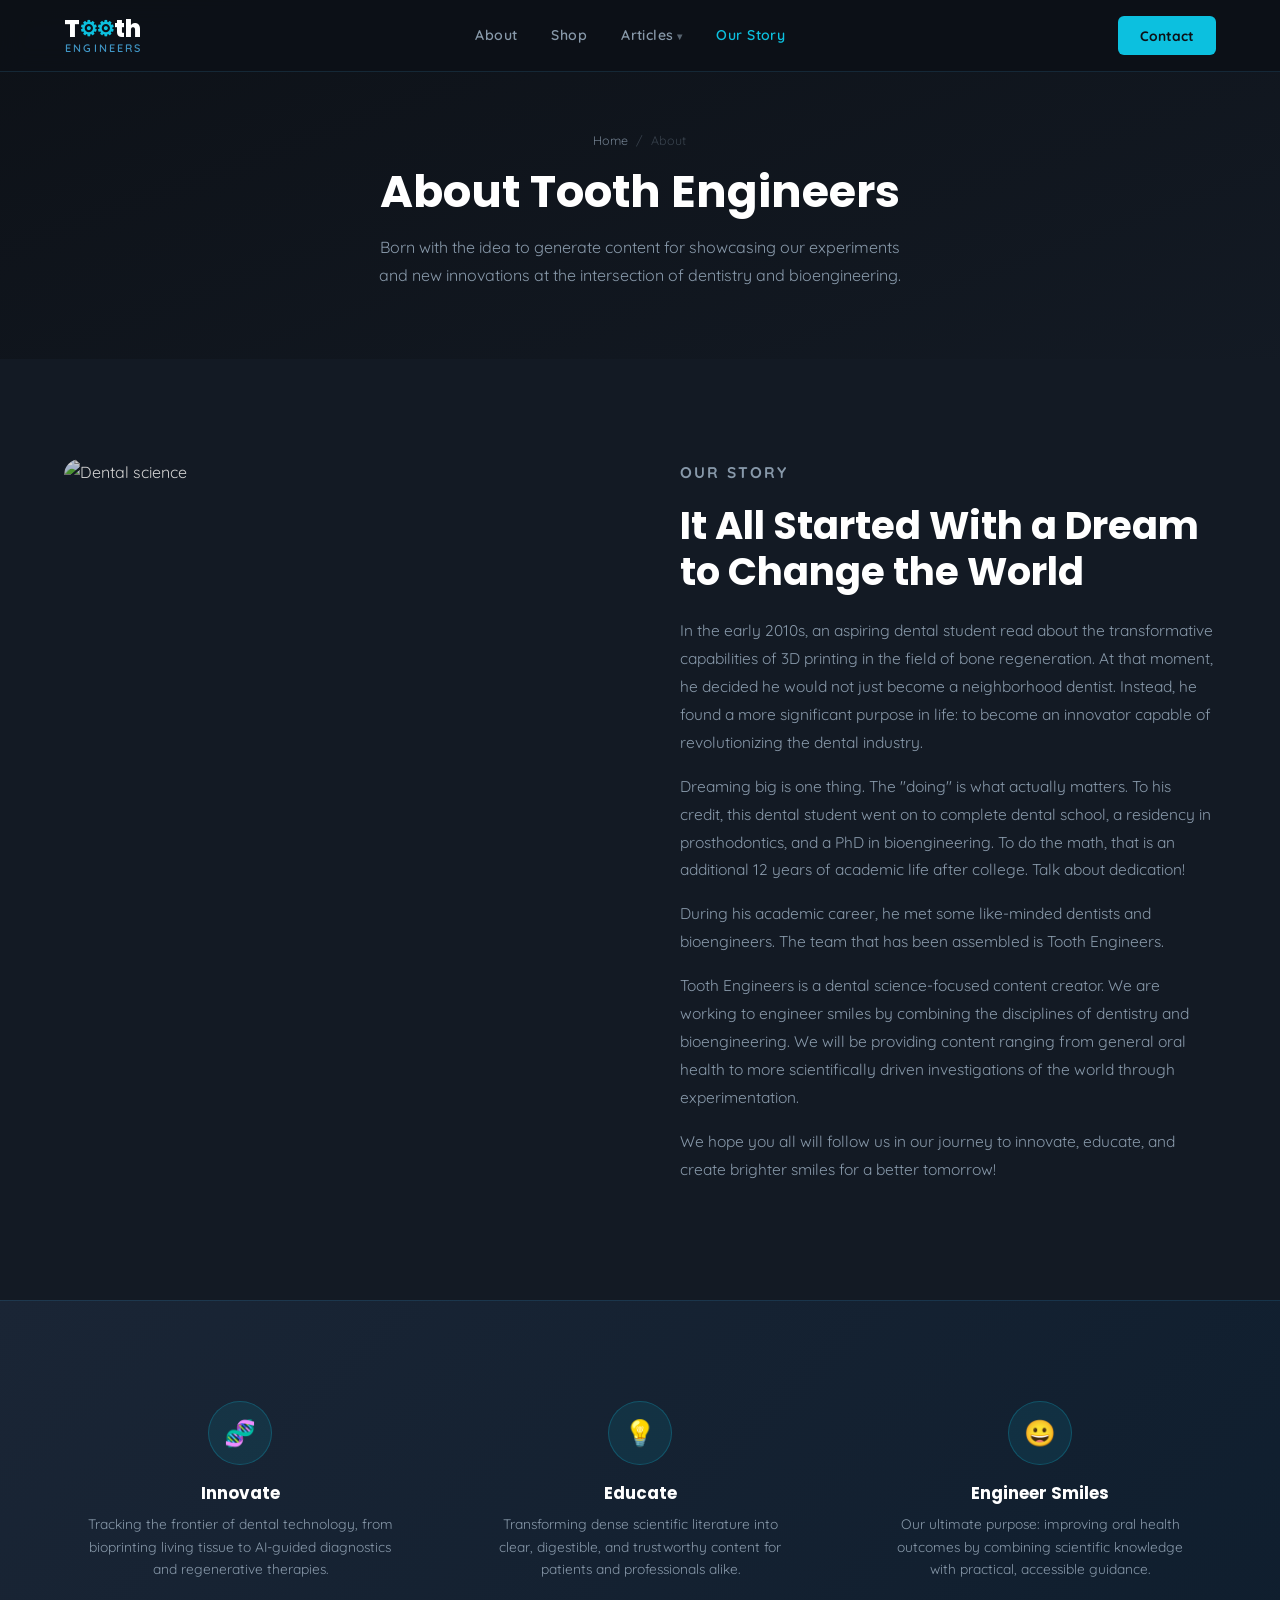
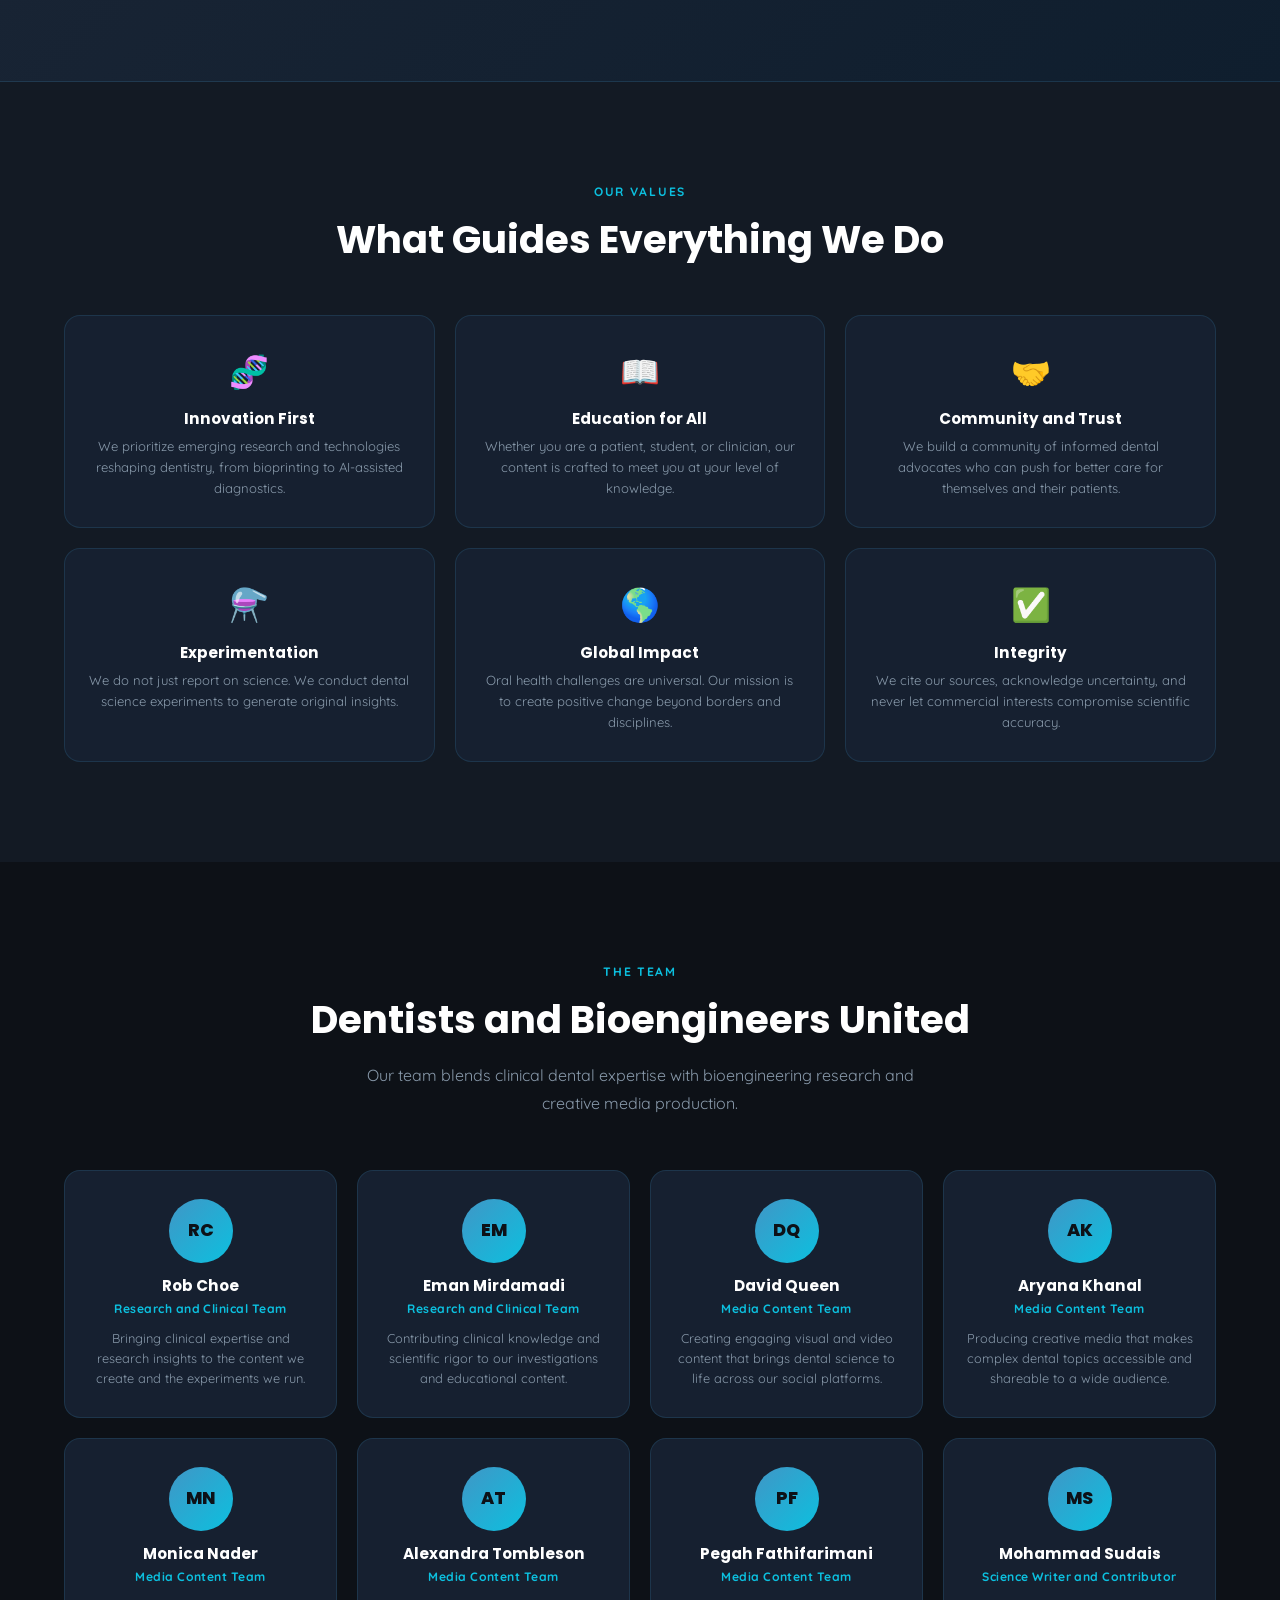
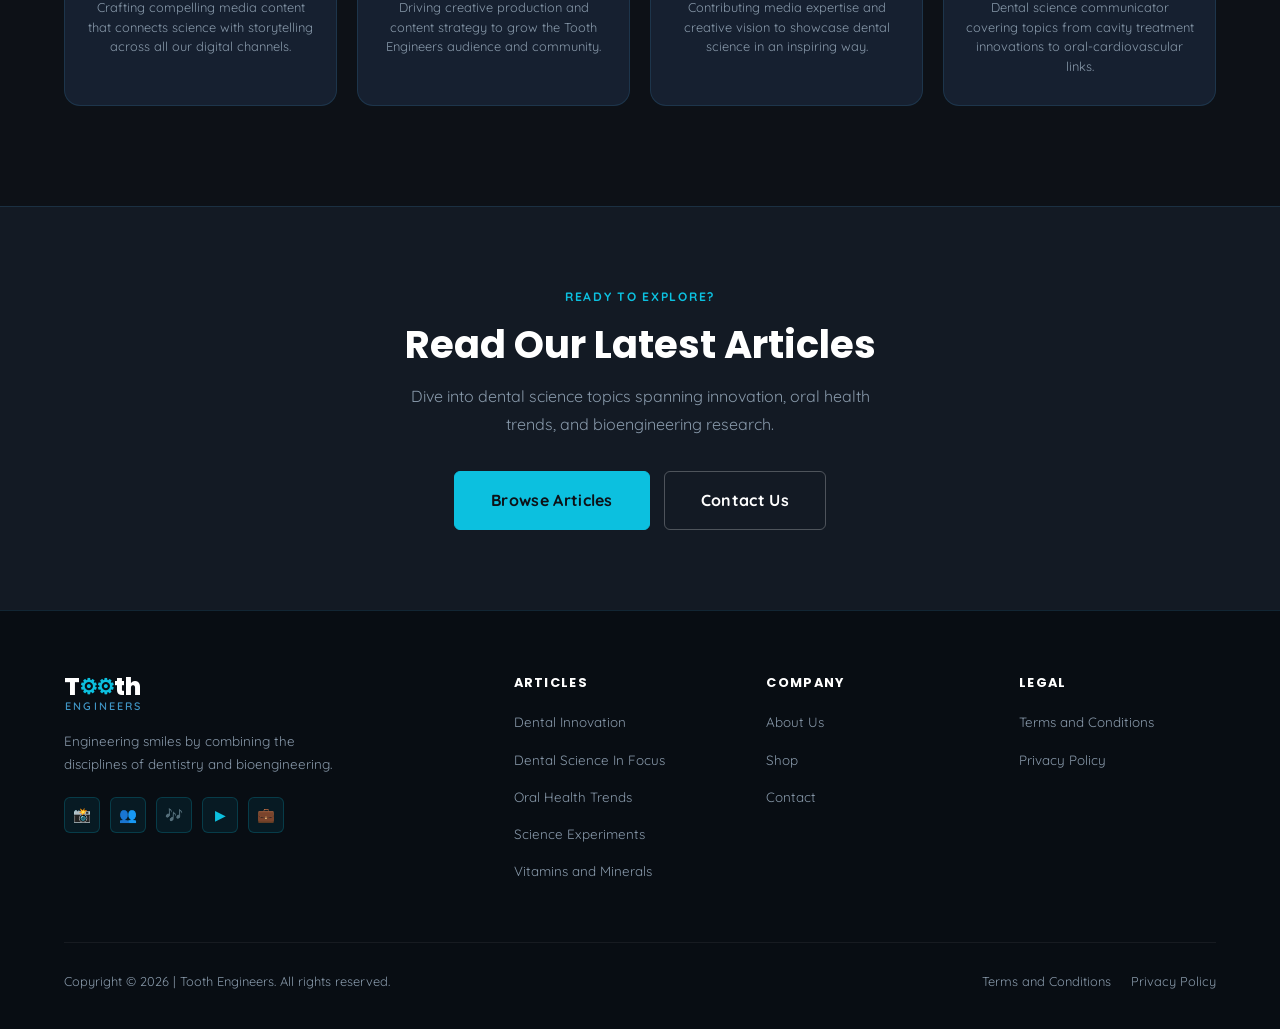
==== commit ab5477fb: "Redesign: apply brand guidelines, fix logo, update copy and structure Full dark-theme redesign match" ====
--- a/about.html
+++ b/about.html
@@ -1,27 +1,27 @@
 <!DOCTYPE html>
 <html lang="en">
 <head>
-  <meta charset="UTF-8" />
-  <meta name="viewport" content="width=device-width, initial-scale=1.0" />
-  <meta name="description" content="About Tooth Engineers: born with the idea to generate content showcasing dental experiments and new innovations." />
+  <meta charset="UTF-8"/>
+  <meta name="viewport" content="width=device-width, initial-scale=1.0"/>
+  <meta name="description" content="About Tooth Engineers: our story, mission, values, and the team behind the dental science content."/>
   <title>About | Tooth Engineers</title>
-  <link rel="preconnect" href="https://fonts.googleapis.com" />
-  <link rel="preconnect" href="https://fonts.gstatic.com" crossorigin />
-  <link href="https://fonts.googleapis.com/css2?family=Poppins:wght@400;500;600;700;800&family=Quicksand:wght@400;500;600;700&display=swap" rel="stylesheet" />
-  <link rel="stylesheet" href="css/style.css" />
+  <link rel="preconnect" href="https://fonts.googleapis.com"/>
+  <link rel="preconnect" href="https://fonts.gstatic.com" crossorigin/>
+  <link href="https://fonts.googleapis.com/css2?family=Poppins:wght@400;500;600;700;800&family=Quicksand:wght@400;500;600;700&display=swap" rel="stylesheet"/>
+  <link rel="stylesheet" href="css/style.css"/>
 </head>
 <body>
 
-<!-- ══ NAVBAR ══════════════════════════════ -->
 <header class="navbar">
-  <div class="container nav-inner">
+  <div class="nav-inner">
     <a href="index.html" class="logo">
       <span class="logo-wordmark">T<span class="logo-gear">&#9881;</span><span class="logo-gear">&#9881;</span>th</span>
       <span class="logo-engineers">Engineers</span>
     </a>
     <nav>
       <ul class="nav-links">
-        <li><a href="index.html">Home</a></li>
+        <li><a href="index.html#about">About</a></li>
+        <li><a href="index.html#shop">Shop</a></li>
         <li>
           <a href="articles.html" class="has-dropdown">Articles</a>
           <div class="dropdown">
@@ -33,14 +33,11 @@
             <a href="articles.html?cat=vitamins">Vitamins and Minerals</a>
           </div>
         </li>
-        <li><a href="about.html" class="active">About</a></li>
-        <li><a href="shop.html">Shop</a></li>
-        <li><a href="contact.html">Contact</a></li>
+        <li><a href="about.html" class="active">Our Story</a></li>
       </ul>
     </nav>
     <div class="nav-cta">
-      <a href="articles.html" class="btn btn-outline btn-sm">Read Articles</a>
-      <a href="contact.html" class="btn btn-primary btn-sm">Get In Touch</a>
+      <a href="contact.html" class="nav-cta-link">Contact</a>
     </div>
     <button class="hamburger" id="hamburger" aria-label="Toggle menu" aria-expanded="false">
       <span></span><span></span><span></span>
@@ -48,99 +45,75 @@
   </div>
   <nav class="mobile-menu" id="mobileMenu">
     <ul>
-      <li><a href="index.html">Home</a></li>
+      <li><a href="index.html#about">About</a></li>
       <li><a href="articles.html">Articles</a></li>
-      <li><a href="about.html">About</a></li>
-      <li><a href="shop.html">Shop</a></li>
+      <li><a href="about.html">Our Story</a></li>
       <li><a href="contact.html">Contact</a></li>
     </ul>
     <div class="mobile-cta">
-      <a href="contact.html" class="btn btn-primary">Get In Touch</a>
+      <a href="contact.html" class="btn btn-primary">Contact Us</a>
     </div>
   </nav>
 </header>
 
-<!-- ══ PAGE HERO ════════════════════════════ -->
+<!-- PAGE HERO -->
 <section class="page-hero">
   <div class="container">
     <div class="breadcrumb">
-      <a href="index.html">Home</a>
-      <span>/</span>
-      <span>About</span>
+      <a href="index.html">Home</a><span>/</span><span>About</span>
     </div>
     <h1>About Tooth Engineers</h1>
-    <p>Born with the idea to generate content for showcasing our experiments and new innovations.</p>
-  </div>
-</section>
-
-<!-- ══ OUR STORY ════════════════════════════ -->
-<section class="section">
-  <div class="container">
-    <div class="about-story">
-      <div class="about-story-img">&#129717;</div>
-      <div class="about-story-text">
-        <div class="section-label">Our Story</div>
-        <h2>It All Started With a Dream to Change the World</h2>
-        <p>
-          In the early 2010s, an aspiring dental student read about the transformative capabilities of 3D printing in the field of bone regeneration. At that moment, he decided he would not just become a neighborhood dentist. Instead, he found a more significant purpose in life: to become an innovator capable of revolutionizing the dental industry.
-        </p>
-        <p>
-          Dreaming big is one thing. The "doing" is what actually matters. To his credit, this dental student went on to complete dental school, a residency in prosthodontics, and a PhD in bioengineering. To do the math, that is an additional 12 years of academic life after college. Talk about dedication!
-        </p>
-        <p>
-          During his academic career, he met some like-minded dentists and bioengineers. The team that has been assembled is Tooth Engineers.
-        </p>
-        <p>
-          Tooth Engineers is a dental science-focused content creator. We are working to engineer smiles by combining the disciplines of dentistry and bioengineering. We will be providing content ranging from general oral health to more scientifically driven investigations of the world through experimentation.
-        </p>
-        <p>
-          We hope you all will follow us in our journey to innovate, educate, and create brighter smiles for a better tomorrow!
-        </p>
-      </div>
-    </div>
-  </div>
-</section>
-
-<!-- ══ MISSION STRIP ════════════════════════ -->
-<section class="mission">
-  <div class="container mission-inner">
-    <div>
-      <div class="mission-label">What We Stand For</div>
-      <h2>Engineering Smiles by Combining Dentistry and Bioengineering</h2>
-    </div>
-    <div>
-      <p class="mission-text">
-        Tooth Engineers assembles clinicians and bioengineers who share one vision: revolutionizing dentistry through scientific innovation. We create content spanning everyday oral health tips to rigorous experimental investigations, all to inspire the next generation of dental science.
-      </p>
-      <div class="mission-pillars">
-        <div class="pillar">
-          <div class="pillar-icon">&#128300;</div>
-          <h4>Scientific Rigor</h4>
-          <p>Every article is grounded in peer-reviewed research and clinical evidence.</p>
-        </div>
-        <div class="pillar">
-          <div class="pillar-icon">&#128161;</div>
-          <h4>Accessible Insight</h4>
-          <p>Complex science translated into clear, actionable knowledge for all readers.</p>
-        </div>
-        <div class="pillar">
-          <div class="pillar-icon">&#128640;</div>
-          <h4>Forward Thinking</h4>
-          <p>We report on what is next, not just what exists, in dental science.</p>
-        </div>
-      </div>
-    </div>
-  </div>
-</section>
-
-<!-- ══ VALUES ═══════════════════════════════ -->
-<section class="section section--gray">
-  <div class="container">
-    <div class="section-header section-header--center">
-      <div class="section-label">Our Values</div>
+    <p>Born with the idea to generate content for showcasing our experiments and new innovations at the intersection of dentistry and bioengineering.</p>
+  </div>
+</section>
+
+<!-- OUR STORY -->
+<section style="padding:100px 5%; background:var(--navy2);">
+  <div class="about-story" style="max-width:1200px;margin:0 auto;">
+    <div class="about-story-img-wrap">
+      <img src="https://images.unsplash.com/photo-1588776814546-1ffcf47267a5?w=900&q=80" alt="Dental science"/>
+    </div>
+    <div class="about-story-text">
+      <p class="label">Our Story</p>
+      <h2 class="section-title">It All Started With a Dream to Change the World</h2>
+      <p>In the early 2010s, an aspiring dental student read about the transformative capabilities of 3D printing in the field of bone regeneration. At that moment, he decided he would not just become a neighborhood dentist. Instead, he found a more significant purpose in life: to become an innovator capable of revolutionizing the dental industry.</p>
+      <p>Dreaming big is one thing. The "doing" is what actually matters. To his credit, this dental student went on to complete dental school, a residency in prosthodontics, and a PhD in bioengineering. To do the math, that is an additional 12 years of academic life after college. Talk about dedication!</p>
+      <p>During his academic career, he met some like-minded dentists and bioengineers. The team that has been assembled is Tooth Engineers.</p>
+      <p>Tooth Engineers is a dental science-focused content creator. We are working to engineer smiles by combining the disciplines of dentistry and bioengineering. We will be providing content ranging from general oral health to more scientifically driven investigations of the world through experimentation.</p>
+      <p>We hope you all will follow us in our journey to innovate, educate, and create brighter smiles for a better tomorrow!</p>
+    </div>
+  </div>
+</section>
+
+<!-- MISSION -->
+<section id="mission">
+  <div class="mission-inner">
+    <div class="mission-item">
+      <div class="mission-icon">&#129516;</div>
+      <h3>Innovate</h3>
+      <p>Tracking the frontier of dental technology, from bioprinting living tissue to AI-guided diagnostics and regenerative therapies.</p>
+    </div>
+    <div class="mission-item">
+      <div class="mission-icon">&#128161;</div>
+      <h3>Educate</h3>
+      <p>Transforming dense scientific literature into clear, digestible, and trustworthy content for patients and professionals alike.</p>
+    </div>
+    <div class="mission-item">
+      <div class="mission-icon">&#128512;</div>
+      <h3>Engineer Smiles</h3>
+      <p>Our ultimate purpose: improving oral health outcomes by combining scientific knowledge with practical, accessible guidance.</p>
+    </div>
+  </div>
+</section>
+
+<!-- VALUES -->
+<section style="padding:100px 5%; background:var(--navy2);">
+  <div style="max-width:1200px;margin:0 auto;">
+    <div style="text-align:center;margin-bottom:52px;">
+      <p class="label">Our Values</p>
       <h2 class="section-title">What Guides Everything We Do</h2>
     </div>
-    <div class="about-values">
+    <div class="values-grid">
       <div class="value-card">
         <div class="value-icon">&#129516;</div>
         <h3>Innovation First</h3>
@@ -175,13 +148,13 @@
   </div>
 </section>
 
-<!-- ══ TEAM ══════════════════════════════════ -->
-<section class="section">
-  <div class="container">
-    <div class="section-header section-header--center">
-      <div class="section-label">The Team</div>
+<!-- TEAM -->
+<section style="padding:100px 5%; background:var(--navy);">
+  <div style="max-width:1200px;margin:0 auto;">
+    <div style="text-align:center;margin-bottom:52px;">
+      <p class="label">The Team</p>
       <h2 class="section-title">Dentists and Bioengineers United</h2>
-      <p class="section-subtitle">Our team blends clinical dental expertise with bioengineering research and creative media production.</p>
+      <p class="section-desc" style="max-width:560px;margin:0 auto;">Our team blends clinical dental expertise with bioengineering research and creative media production.</p>
     </div>
     <div class="team-grid">
 
@@ -196,7 +169,7 @@
         <div class="team-avatar">EM</div>
         <h3>Eman Mirdamadi</h3>
         <div class="role">Research and Clinical Team</div>
-        <p>Contributing clinical knowledge and scientific rigour to our investigations and educational content.</p>
+        <p>Contributing clinical knowledge and scientific rigor to our investigations and educational content.</p>
       </div>
 
       <div class="team-card">
@@ -238,75 +211,72 @@
         <div class="team-avatar">MS</div>
         <h3>Mohammad Sudais</h3>
         <div class="role">Science Writer and Contributor</div>
-        <p>Dental science communicator covering topics from cavity treatment innovations to the systemic links between oral and cardiovascular health.</p>
-      </div>
-
-    </div>
-  </div>
-</section>
-
-<!-- ══ CTA STRIP ════════════════════════════ -->
-<section class="shop-teaser" style="padding:4rem 0;">
-  <div class="container" style="text-align:center;max-width:600px;margin:0 auto;">
-    <h2 style="color:#fff;font-size:1.8rem;margin-bottom:.8rem;">Want to Learn More?</h2>
-    <p style="color:rgba(255,255,255,.75);margin-bottom:2rem;">Explore our articles or reach out. We love connecting with curious minds in dentistry and bioengineering.</p>
-    <div style="display:flex;gap:1rem;justify-content:center;flex-wrap:wrap;">
-      <a href="articles.html" class="btn btn-accent btn-lg">Read Our Articles</a>
-      <a href="contact.html" class="btn btn-outline-white btn-lg">Contact Us</a>
-    </div>
-  </div>
-</section>
-
-<!-- ══ FOOTER ════════════════════════════════ -->
-<footer class="footer">
-  <div class="container">
-    <div class="footer-grid">
-      <div class="footer-brand">
-        <a href="index.html" class="logo">
-          <span class="logo-wordmark">T<span class="logo-gear">&#9881;</span><span class="logo-gear">&#9881;</span>th</span>
-          <span class="logo-engineers">Engineers</span>
-        </a>
-        <p>Engineering smiles by combining the disciplines of dentistry and bioengineering.</p>
-        <div class="footer-social">
-          <a href="https://www.instagram.com/toothengineers/" target="_blank" rel="noopener">&#128248;</a>
-          <a href="https://www.facebook.com/profile.php?id=61561686900478" target="_blank" rel="noopener">&#128101;</a>
-          <a href="https://www.tiktok.com/@toothengineers" target="_blank" rel="noopener">&#127926;</a>
-          <a href="https://www.youtube.com/@ToothEngineers" target="_blank" rel="noopener">&#9654;&#65039;</a>
-          <a href="https://www.linkedin.com/company/tooth-engineers/" target="_blank" rel="noopener">&#128188;</a>
-        </div>
-      </div>
-      <div class="footer-col">
-        <h4>Articles</h4>
-        <ul>
-          <li><a href="articles.html?cat=innovation">Dental Innovation</a></li>
-          <li><a href="articles.html?cat=science">Dental Science In Focus</a></li>
-          <li><a href="articles.html?cat=health">Oral Health Trends</a></li>
-          <li><a href="articles.html?cat=experiments">Science Experiments</a></li>
-          <li><a href="articles.html?cat=vitamins">Vitamins and Minerals</a></li>
-        </ul>
-      </div>
-      <div class="footer-col">
-        <h4>Company</h4>
-        <ul>
-          <li><a href="about.html">About Us</a></li>
-          <li><a href="shop.html">Shop</a></li>
-          <li><a href="contact.html">Contact</a></li>
-        </ul>
-      </div>
-      <div class="footer-col">
-        <h4>Legal</h4>
-        <ul>
-          <li><a href="#">Terms and Conditions</a></li>
-          <li><a href="#">Privacy Policy</a></li>
-        </ul>
-      </div>
-    </div>
-    <div class="footer-bottom">
-      <p>Copyright &copy; <span id="year"></span> | Tooth Engineers. All rights reserved.</p>
-      <div class="footer-legal">
-        <a href="#">Terms and Conditions</a>
-        <a href="#">Privacy Policy</a>
-      </div>
+        <p>Dental science communicator covering topics from cavity treatment innovations to oral-cardiovascular links.</p>
+      </div>
+
+    </div>
+  </div>
+</section>
+
+<!-- CTA -->
+<section style="padding:80px 5%;text-align:center;background:var(--navy2);border-top:1px solid var(--border);">
+  <p class="label">Ready to Explore?</p>
+  <h2 class="section-title" style="margin-bottom:14px;">Read Our Latest Articles</h2>
+  <p class="section-desc" style="max-width:480px;margin:0 auto 32px;">Dive into dental science topics spanning innovation, oral health trends, and bioengineering research.</p>
+  <div style="display:flex;gap:14px;justify-content:center;flex-wrap:wrap;">
+    <a href="articles.html" class="btn btn-primary btn-lg">Browse Articles</a>
+    <a href="contact.html" class="btn btn-outline btn-lg">Contact Us</a>
+  </div>
+</section>
+
+<!-- FOOTER -->
+<footer>
+  <div class="footer-grid">
+    <div class="footer-brand">
+      <a href="index.html" class="logo">
+        <span class="logo-wordmark">T<span class="logo-gear">&#9881;</span><span class="logo-gear">&#9881;</span>th</span>
+        <span class="logo-engineers">Engineers</span>
+      </a>
+      <p>Engineering smiles by combining the disciplines of dentistry and bioengineering.</p>
+      <div class="footer-socials">
+        <a href="https://www.instagram.com/toothengineers/" target="_blank" rel="noopener">&#128248;</a>
+        <a href="https://www.facebook.com/profile.php?id=61561686900478" target="_blank" rel="noopener">&#128101;</a>
+        <a href="https://www.tiktok.com/@toothengineers" target="_blank" rel="noopener">&#127926;</a>
+        <a href="https://www.youtube.com/@ToothEngineers" target="_blank" rel="noopener">&#9654;</a>
+        <a href="https://www.linkedin.com/company/tooth-engineers/" target="_blank" rel="noopener">&#128188;</a>
+      </div>
+    </div>
+    <div class="footer-col">
+      <h4>Articles</h4>
+      <ul>
+        <li><a href="articles.html?cat=innovation">Dental Innovation</a></li>
+        <li><a href="articles.html?cat=science">Dental Science In Focus</a></li>
+        <li><a href="articles.html?cat=health">Oral Health Trends</a></li>
+        <li><a href="articles.html?cat=experiments">Science Experiments</a></li>
+        <li><a href="articles.html?cat=vitamins">Vitamins and Minerals</a></li>
+      </ul>
+    </div>
+    <div class="footer-col">
+      <h4>Company</h4>
+      <ul>
+        <li><a href="about.html">About Us</a></li>
+        <li><a href="shop.html">Shop</a></li>
+        <li><a href="contact.html">Contact</a></li>
+      </ul>
+    </div>
+    <div class="footer-col">
+      <h4>Legal</h4>
+      <ul>
+        <li><a href="#">Terms and Conditions</a></li>
+        <li><a href="#">Privacy Policy</a></li>
+      </ul>
+    </div>
+  </div>
+  <div class="footer-bottom">
+    <p>Copyright &copy; <span id="year"></span> | Tooth Engineers. All rights reserved.</p>
+    <div class="footer-legal">
+      <a href="#">Terms and Conditions</a>
+      <a href="#">Privacy Policy</a>
     </div>
   </div>
 </footer>
--- a/css/style.css
+++ b/css/style.css
@@ -1,230 +1,199 @@
 /* ════════════════════════════════════════
    Tooth Engineers — Global Stylesheet
-   ════════════════════════════════════════ */
-
-/* ── Variables (Brand: #000 / #4096C6 / #0CC0DF / #FFF) ── */
+   Brand: #4096C6 / #0CC0DF / #000000 / #FFFFFF
+   Fonts: Poppins (headings) · Quicksand (body)
+   ════════════════════════════════════════ */
+
+*, *::before, *::after { box-sizing: border-box; margin: 0; padding: 0; }
+
+/* ── Variables ── */
 :root {
-  --primary:    #4096C6;
-  --primary-dk: #2E7BAF;
-  --accent:     #0CC0DF;
-  --accent-dk:  #0AAAC7;
-  --dark:       #000000;
-  --text:       #111111;
-  --muted:      #5A6472;
-  --light:      #EEF7FC;
-  --border:     #D9E8F0;
-  --white:      #FFFFFF;
-  --radius-sm:  6px;
-  --radius:     12px;
-  --radius-lg:  20px;
-  --shadow-sm:  0 1px 3px rgba(0,0,0,.08);
-  --shadow-md:  0 4px 16px rgba(0,0,0,.10);
-  --shadow-lg:  0 12px 40px rgba(0,0,0,.14);
-  --transition: .22s ease;
-}
-
-/* ── Reset ── */
-*, *::before, *::after { box-sizing: border-box; margin: 0; padding: 0; }
+  --navy:      #0d1117;
+  --navy2:     #131a24;
+  --navy3:     #1a2535;
+  --card:      #162030;
+  --primary:   #4096C6;
+  --primary-h: #5bb0d8;
+  --accent:    #0CC0DF;
+  --accent-h:  #3dd1ea;
+  --white:     #ffffff;
+  --gray:      #8899aa;
+  --border:    rgba(64,150,198,0.18);
+  --radius-sm: 6px;
+  --radius:    12px;
+  --radius-lg: 16px;
+  --shadow:    0 20px 50px rgba(0,0,0,0.4);
+  --trans:     0.22s ease;
+}
+
 html { scroll-behavior: smooth; font-size: 16px; }
+
 body {
-  font-family: 'Inter', sans-serif;
-  color: var(--text);
-  background: var(--white);
-  line-height: 1.65;
+  font-family: 'Quicksand', sans-serif;
+  background: var(--navy);
+  color: var(--white);
+  line-height: 1.7;
   -webkit-font-smoothing: antialiased;
 }
+
 img { max-width: 100%; display: block; }
 a { text-decoration: none; color: inherit; }
 ul { list-style: none; }
 
-/* ── Typography helpers ── */
 h1, h2, h3, h4 {
   font-family: 'Poppins', sans-serif;
+  font-weight: 700;
   line-height: 1.2;
-  color: var(--dark);
-  font-weight: 700;
-}
-
-/* ── Layout ── */
+  color: var(--white);
+}
+
 .container {
   width: 90%;
-  max-width: 1160px;
+  max-width: 1200px;
   margin: 0 auto;
 }
-.section { padding: 5rem 0; }
-.section--gray { background: var(--light); }
-
-/* ── Section headers ── */
-.section-label {
-  display: inline-block;
+
+/* ── Labels ── */
+.label {
+  font-size: 0.76rem;
+  font-weight: 700;
+  letter-spacing: 0.14em;
   text-transform: uppercase;
-  font-size: .75rem;
-  font-weight: 700;
-  letter-spacing: .12em;
-  color: var(--accent);
-  margin-bottom: .6rem;
-}
-.section-title {
-  font-size: clamp(1.6rem, 3vw, 2.2rem);
-  margin-bottom: .6rem;
-}
-.section-subtitle {
-  color: var(--muted);
-  font-size: 1rem;
-  max-width: 560px;
-}
-.section-header { margin-bottom: 3rem; }
-.section-header--center { text-align: center; }
-.section-header--center .section-subtitle { margin: 0 auto; }
+  color: var(--accent);
+  margin-bottom: 14px;
+  display: block;
+}
 
 /* ── Buttons ── */
 .btn {
   display: inline-flex;
   align-items: center;
-  gap: .45rem;
-  padding: .72rem 1.5rem;
+  gap: 0.4rem;
+  padding: 12px 28px;
   border-radius: var(--radius-sm);
-  font-size: .95rem;
-  font-weight: 600;
+  font-size: 0.92rem;
+  font-weight: 700;
   cursor: pointer;
-  border: 2px solid transparent;
-  transition: background var(--transition), color var(--transition), border-color var(--transition), box-shadow var(--transition);
-}
+  border: 1.5px solid transparent;
+  font-family: 'Quicksand', sans-serif;
+  transition: background var(--trans), color var(--trans), border-color var(--trans), transform var(--trans);
+  letter-spacing: 0.02em;
+}
+.btn:hover { transform: translateY(-2px); }
+
 .btn-primary {
-  background: var(--primary);
-  color: var(--white);
-  border-color: var(--primary);
-}
-.btn-primary:hover {
-  background: var(--primary-dk);
-  border-color: var(--primary-dk);
-  box-shadow: 0 4px 14px rgba(0,95,142,.28);
-}
-.btn-accent {
   background: var(--accent);
-  color: var(--white);
+  color: var(--navy);
   border-color: var(--accent);
 }
-.btn-accent:hover {
-  background: var(--accent-dk);
-  border-color: var(--accent-dk);
-  box-shadow: 0 4px 14px rgba(0,194,168,.28);
-}
+.btn-primary:hover { background: var(--accent-h); border-color: var(--accent-h); }
+
 .btn-outline {
   background: transparent;
-  color: var(--primary);
-  border-color: var(--primary);
-}
-.btn-outline:hover {
-  background: var(--primary);
   color: var(--white);
-}
-.btn-outline-white {
-  background: transparent;
-  color: var(--white);
-  border-color: rgba(255,255,255,.7);
-}
-.btn-outline-white:hover {
-  background: rgba(255,255,255,.15);
-  border-color: var(--white);
-}
-.btn-sm { padding: .5rem 1rem; font-size: .85rem; }
-.btn-lg { padding: .9rem 2rem; font-size: 1rem; }
+  border-color: rgba(255,255,255,0.25);
+}
+.btn-outline:hover { border-color: var(--accent); background: rgba(12,192,223,0.08); }
+
+.btn-sm { padding: 8px 20px; font-size: 0.84rem; }
+.btn-lg { padding: 15px 36px; font-size: 1rem; }
 
 /* ════════════════════════════════════════
    NAVBAR
    ════════════════════════════════════════ */
 .navbar {
-  position: sticky;
-  top: 0;
-  z-index: 200;
-  background: rgba(255,255,255,.97);
-  backdrop-filter: blur(10px);
+  position: fixed;
+  top: 0; left: 0; right: 0;
+  z-index: 1000;
+  background: rgba(13,17,23,0.96);
+  backdrop-filter: blur(12px);
   border-bottom: 1px solid var(--border);
-}
+  height: 72px;
+  display: flex;
+  align-items: center;
+}
+
 .nav-inner {
   display: flex;
   align-items: center;
   justify-content: space-between;
-  padding: .9rem 0;
   gap: 1.5rem;
-}
+  width: 90%;
+  max-width: 1200px;
+  margin: 0 auto;
+}
+
+/* ── Logo ── */
 .logo {
   display: inline-flex;
   flex-direction: column;
   align-items: flex-start;
-  text-decoration: none;
   line-height: 1;
   white-space: nowrap;
+  text-decoration: none;
 }
 .logo-wordmark {
   font-family: 'Poppins', sans-serif;
   font-weight: 800;
   font-size: 1.55rem;
-  color: var(--dark);
-  display: flex;
-  align-items: center;
-  letter-spacing: -.01em;
+  color: var(--white);
+  display: flex;
+  align-items: center;
+  letter-spacing: -0.01em;
 }
 .logo-gear {
   color: var(--accent);
   font-size: 1.3rem;
-  line-height: 1;
   display: inline-block;
-  margin: 0 -.04em;
+  margin: 0 -0.04em;
 }
 .logo-engineers {
   font-family: 'Quicksand', sans-serif;
   font-weight: 600;
-  font-size: .72rem;
+  font-size: 0.68rem;
   color: var(--primary);
-  letter-spacing: .18em;
+  letter-spacing: 0.2em;
   text-transform: uppercase;
+  padding-left: 1px;
   margin-top: 1px;
-  padding-left: 1px;
 }
 
 .nav-links {
   display: flex;
   align-items: center;
-  gap: .2rem;
+  gap: 6px;
+  list-style: none;
 }
 .nav-links > li { position: relative; }
 .nav-links > li > a {
   display: block;
-  padding: .5rem .85rem;
+  padding: 6px 14px;
   border-radius: var(--radius-sm);
-  font-size: .9rem;
-  font-weight: 500;
-  color: var(--text);
-  transition: color var(--transition), background var(--transition);
+  font-size: 0.88rem;
+  font-weight: 600;
+  color: var(--gray);
+  letter-spacing: 0.03em;
+  transition: color var(--trans), background var(--trans);
 }
 .nav-links > li > a:hover,
-.nav-links > li > a.active {
-  color: var(--primary);
-  background: var(--light);
-}
-.nav-links > li > a.has-dropdown::after {
-  content: ' ▾';
-  font-size: .7rem;
-  opacity: .6;
-}
+.nav-links > li > a.active { color: var(--accent); }
+.nav-links > li > a.has-dropdown::after { content: ' ▾'; font-size: 0.65rem; opacity: 0.6; }
 
 /* Dropdown */
 .dropdown {
   position: absolute;
-  top: calc(100% + .4rem);
+  top: calc(100% + 6px);
   left: 0;
-  min-width: 220px;
-  background: var(--white);
+  min-width: 230px;
+  background: var(--navy2);
   border: 1px solid var(--border);
   border-radius: var(--radius);
-  box-shadow: var(--shadow-lg);
+  box-shadow: var(--shadow);
   opacity: 0;
   pointer-events: none;
   transform: translateY(-6px);
-  transition: opacity var(--transition), transform var(--transition);
-  z-index: 300;
+  transition: opacity var(--trans), transform var(--trans);
+  z-index: 500;
 }
 .nav-links > li:hover .dropdown {
   opacity: 1;
@@ -233,915 +202,1052 @@
 }
 .dropdown a {
   display: block;
-  padding: .6rem 1.2rem;
-  font-size: .875rem;
-  color: var(--text);
-  transition: background var(--transition), color var(--transition);
+  padding: 9px 18px;
+  font-size: 0.84rem;
+  color: var(--gray);
+  transition: color var(--trans), background var(--trans);
 }
 .dropdown a:first-child { border-radius: var(--radius) var(--radius) 0 0; }
 .dropdown a:last-child  { border-radius: 0 0 var(--radius) var(--radius); }
-.dropdown a:hover { background: var(--light); color: var(--primary); }
-
-.nav-cta { display: flex; gap: .6rem; }
+.dropdown a:hover { color: var(--accent); background: rgba(12,192,223,0.06); }
+
+.nav-cta { display: flex; gap: 10px; align-items: center; }
+.nav-cta-link {
+  background: var(--accent);
+  color: var(--navy) !important;
+  padding: 8px 22px;
+  border-radius: var(--radius-sm);
+  font-size: 0.86rem;
+  font-weight: 700;
+  transition: background var(--trans);
+  white-space: nowrap;
+}
+.nav-cta-link:hover { background: var(--accent-h); }
 
 .hamburger {
   display: none;
   background: none;
   border: none;
   cursor: pointer;
-  padding: .4rem;
-  color: var(--dark);
+  padding: 4px;
+  flex-direction: column;
+  gap: 5px;
 }
 .hamburger span {
   display: block;
   width: 24px;
   height: 2px;
-  background: var(--dark);
-  margin: 5px 0;
+  background: var(--white);
   border-radius: 2px;
-  transition: transform var(--transition), opacity var(--transition);
-}
-
-/* Mobile nav */
+  transition: transform var(--trans), opacity var(--trans);
+}
+
 .mobile-menu {
   display: none;
-  background: var(--white);
+  background: var(--navy2);
   border-top: 1px solid var(--border);
   padding: 1rem 5%;
 }
 .mobile-menu.open { display: block; }
-.mobile-menu ul { display: flex; flex-direction: column; gap: .2rem; }
+.mobile-menu ul { display: flex; flex-direction: column; gap: 2px; }
 .mobile-menu a {
   display: block;
-  padding: .65rem .8rem;
+  padding: 9px 12px;
   border-radius: var(--radius-sm);
-  font-size: .95rem;
-  font-weight: 500;
-  color: var(--text);
-}
-.mobile-menu a:hover { background: var(--light); color: var(--primary); }
-.mobile-menu .mobile-sub { padding-left: 1.2rem; }
-.mobile-menu .mobile-sub a { font-size: .875rem; color: var(--muted); }
-.mobile-menu .mobile-sub a:hover { color: var(--primary); }
-.mobile-cta { display: flex; flex-direction: column; gap: .6rem; margin-top: 1rem; padding-top: 1rem; border-top: 1px solid var(--border); }
+  font-size: 0.92rem;
+  font-weight: 600;
+  color: var(--gray);
+}
+.mobile-menu a:hover { color: var(--accent); background: rgba(12,192,223,0.06); }
+.mobile-menu .mobile-sub a { font-size: 0.82rem; padding-left: 24px; color: rgba(136,153,170,0.7); }
+.mobile-cta { margin-top: 14px; padding-top: 14px; border-top: 1px solid var(--border); display: flex; flex-direction: column; gap: 8px; }
 .mobile-cta .btn { justify-content: center; }
 
 /* ════════════════════════════════════════
    HERO
    ════════════════════════════════════════ */
-.hero {
-  background: linear-gradient(135deg, #000000 0%, #0d1f35 40%, #1a3a5c 100%);
-  color: var(--white);
-  padding: 6rem 0 5rem;
+#hero, .hero {
+  min-height: 100vh;
+  display: flex;
+  align-items: center;
+  justify-content: center;
+  text-align: center;
+  padding: 120px 5% 90px;
+  background:
+    linear-gradient(160deg, rgba(13,17,23,0.93) 0%, rgba(19,26,36,0.97) 100%),
+    url('https://images.unsplash.com/photo-1609840114035-3c981b782dfe?w=1600&q=80') center/cover no-repeat;
   position: relative;
   overflow: hidden;
 }
-.hero::before {
+#hero::before, .hero::before {
   content: '';
   position: absolute;
-  inset: 0;
-  background: url("data:image/svg+xml,%3Csvg width='60' height='60' viewBox='0 0 60 60' xmlns='http://www.w3.org/2000/svg'%3E%3Cg fill='none' fill-rule='evenodd'%3E%3Cg fill='%23ffffff' fill-opacity='0.04'%3E%3Cpath d='M36 34v-4h-2v4h-4v2h4v4h2v-4h4v-2h-4zm0-30V0h-2v4h-4v2h4v4h2V6h4V4h-4zM6 34v-4H4v4H0v2h4v4h2v-4h4v-2H6zM6 4V0H4v4H0v2h4v4h2V6h4V4H6z'/%3E%3C/g%3E%3C/g%3E%3C/svg%3E");
-}
-.hero-inner {
+  top: -200px; left: 50%;
+  transform: translateX(-50%);
+  width: 800px; height: 800px;
+  background: radial-gradient(circle, rgba(12,192,223,0.09) 0%, transparent 70%);
+  pointer-events: none;
+}
+
+.hero-badge {
+  display: inline-block;
+  background: rgba(12,192,223,0.1);
+  border: 1px solid rgba(12,192,223,0.3);
+  color: var(--accent);
+  font-size: 0.76rem;
+  font-weight: 700;
+  letter-spacing: 0.12em;
+  text-transform: uppercase;
+  padding: 6px 18px;
+  border-radius: 20px;
+  margin-bottom: 28px;
+}
+
+.hero-title {
+  font-family: 'Poppins', sans-serif;
+  font-size: clamp(2.4rem, 5.5vw, 4rem);
+  font-weight: 800;
+  line-height: 1.15;
+  color: var(--white);
+  margin-bottom: 22px;
+}
+.hero-title span { color: var(--accent); }
+
+.hero-subtitle {
+  font-size: clamp(0.98rem, 1.8vw, 1.15rem);
+  color: var(--gray);
+  max-width: 620px;
+  margin: 0 auto 40px;
+  font-weight: 400;
+  line-height: 1.75;
+}
+
+.hero-btns {
+  display: flex;
+  gap: 14px;
+  justify-content: center;
+  flex-wrap: wrap;
+}
+
+.hero-stats {
+  display: flex;
+  justify-content: center;
+  gap: 60px;
+  margin-top: 72px;
+  flex-wrap: wrap;
+}
+.hero-stat h3 {
+  font-family: 'Poppins', sans-serif;
+  font-size: 2.6rem;
+  font-weight: 800;
+  color: var(--accent);
+}
+.hero-stat p {
+  font-size: 0.78rem;
+  color: var(--gray);
+  text-transform: uppercase;
+  letter-spacing: 0.09em;
+  margin-top: 4px;
+}
+
+/* ════════════════════════════════════════
+   ABOUT
+   ════════════════════════════════════════ */
+#about, .section-about {
+  padding: 110px 5%;
+  background: var(--navy2);
+}
+
+.about-grid {
   display: grid;
   grid-template-columns: 1fr 1fr;
-  gap: 4rem;
-  align-items: center;
+  gap: 80px;
+  align-items: center;
+  max-width: 1200px;
+  margin: 0 auto;
+}
+
+.about-img-wrap {
+  border-radius: var(--radius-lg);
+  overflow: hidden;
   position: relative;
 }
-.hero-tag {
+.about-img-wrap img {
+  width: 100%;
+  height: 440px;
+  object-fit: cover;
+  display: block;
+  filter: brightness(0.82);
+}
+.about-img-badge {
+  position: absolute;
+  bottom: 24px; left: 24px;
+  background: rgba(13,17,23,0.92);
+  border: 1px solid rgba(12,192,223,0.3);
+  border-radius: 10px;
+  padding: 14px 20px;
+  backdrop-filter: blur(8px);
+}
+.about-img-badge strong {
+  display: block;
+  font-size: 1.35rem;
+  color: var(--accent);
+  font-weight: 800;
+  font-family: 'Poppins', sans-serif;
+}
+.about-img-badge span {
+  font-size: 0.76rem;
+  color: var(--gray);
+  letter-spacing: 0.06em;
+}
+
+.about-content .section-desc { max-width: 100%; margin-bottom: 16px; }
+.section-desc {
+  color: var(--gray);
+  font-size: 1rem;
+  line-height: 1.78;
+}
+.section-title {
+  font-size: clamp(1.7rem, 3vw, 2.6rem);
+  margin-bottom: 18px;
+}
+
+.pillars {
+  display: grid;
+  grid-template-columns: 1fr 1fr;
+  gap: 14px;
+  margin-top: 30px;
+}
+.pillar {
+  background: var(--navy3);
+  border: 1px solid var(--border);
+  border-radius: var(--radius);
+  padding: 18px 20px;
+  transition: border-color var(--trans);
+}
+.pillar:hover { border-color: rgba(12,192,223,0.4); }
+.pillar-icon { font-size: 1.4rem; margin-bottom: 8px; }
+.pillar h4 { font-size: 0.88rem; font-weight: 700; color: var(--white); margin-bottom: 4px; }
+.pillar p  { font-size: 0.78rem; color: var(--gray); line-height: 1.55; }
+
+/* ════════════════════════════════════════
+   MISSION STRIP
+   ════════════════════════════════════════ */
+#mission, .section-mission {
+  padding: 80px 5%;
+  background: linear-gradient(135deg, var(--navy3) 0%, #0f1e2e 100%);
+  border-top: 1px solid var(--border);
+  border-bottom: 1px solid var(--border);
+}
+
+.mission-inner {
+  max-width: 1200px;
+  margin: 0 auto;
+  display: grid;
+  grid-template-columns: repeat(3, 1fr);
+  gap: 48px;
+  text-align: center;
+}
+
+.mission-item { padding: 20px; }
+.mission-icon {
+  width: 64px; height: 64px;
+  border-radius: 50%;
+  background: rgba(12,192,223,0.1);
+  border: 1.5px solid rgba(12,192,223,0.25);
+  display: flex;
+  align-items: center;
+  justify-content: center;
+  margin: 0 auto 18px;
+  font-size: 1.6rem;
+}
+.mission-item h3 { font-size: 1.05rem; font-weight: 700; color: var(--white); margin-bottom: 10px; }
+.mission-item p  { font-size: 0.86rem; color: var(--gray); line-height: 1.65; }
+
+/* ════════════════════════════════════════
+   SHOP
+   ════════════════════════════════════════ */
+#shop, .section-shop {
+  padding: 110px 5%;
+  background: var(--navy);
+}
+
+.shop-header {
+  text-align: center;
+  max-width: 640px;
+  margin: 0 auto 64px;
+}
+
+.shop-grid {
+  display: grid;
+  grid-template-columns: repeat(3, 1fr);
+  gap: 26px;
+  max-width: 1200px;
+  margin: 0 auto 52px;
+}
+
+.product-card {
+  background: var(--card);
+  border: 1px solid var(--border);
+  border-radius: var(--radius-lg);
+  overflow: hidden;
+  transition: transform 0.25s, border-color 0.25s, box-shadow 0.25s;
+  display: flex;
+  flex-direction: column;
+}
+.product-card:hover {
+  transform: translateY(-6px);
+  border-color: rgba(12,192,223,0.45);
+  box-shadow: var(--shadow);
+}
+
+.product-img-placeholder {
+  width: 100%;
+  height: 200px;
+  background: linear-gradient(135deg, var(--navy3), #0d2035);
+  display: flex;
+  align-items: center;
+  justify-content: center;
+  font-size: 2.8rem;
+  color: var(--accent);
+  opacity: 0.8;
+}
+
+.product-body { padding: 22px 24px 24px; flex: 1; display: flex; flex-direction: column; }
+.product-tag {
+  font-size: 0.7rem;
+  font-weight: 700;
+  letter-spacing: 0.1em;
+  text-transform: uppercase;
+  color: var(--accent);
+  margin-bottom: 8px;
+}
+.product-name {
+  font-family: 'Poppins', sans-serif;
+  font-size: 1.05rem;
+  color: var(--white);
+  margin-bottom: 10px;
+  line-height: 1.35;
+}
+.product-desc {
+  font-size: 0.82rem;
+  color: var(--gray);
+  line-height: 1.6;
+  margin-bottom: 20px;
+  flex: 1;
+}
+.product-footer {
+  display: flex;
+  align-items: center;
+  justify-content: space-between;
+  margin-top: auto;
+}
+.product-price {
+  font-size: 1.2rem;
+  font-weight: 800;
+  color: var(--accent);
+  font-family: 'Poppins', sans-serif;
+}
+.product-price .old {
+  font-size: 0.8rem;
+  font-weight: 400;
+  color: var(--gray);
+  text-decoration: line-through;
+  margin-left: 6px;
+}
+.coming-soon-badge {
+  background: rgba(12,192,223,0.1);
+  border: 1px solid rgba(12,192,223,0.28);
+  color: var(--accent);
+  font-size: 0.7rem;
+  font-weight: 700;
+  letter-spacing: 0.08em;
+  text-transform: uppercase;
+  padding: 5px 12px;
+  border-radius: 20px;
+}
+.shop-cta { text-align: center; }
+.shop-cta p { color: var(--gray); font-size: 0.88rem; margin-bottom: 18px; }
+
+/* ════════════════════════════════════════
+   BLOG / ARTICLES
+   ════════════════════════════════════════ */
+#blog, .section-blog {
+  padding: 110px 5%;
+  background: var(--navy2);
+}
+
+.blog-header {
+  display: flex;
+  align-items: flex-end;
+  justify-content: space-between;
+  max-width: 1200px;
+  margin: 0 auto 56px;
+  flex-wrap: wrap;
+  gap: 20px;
+}
+
+.blog-grid {
+  display: grid;
+  grid-template-columns: repeat(3, 1fr);
+  gap: 26px;
+  max-width: 1200px;
+  margin: 0 auto;
+}
+
+.blog-card {
+  background: var(--card);
+  border: 1px solid var(--border);
+  border-radius: var(--radius-lg);
+  overflow: hidden;
+  display: flex;
+  flex-direction: column;
+  transition: transform 0.25s, border-color 0.25s, box-shadow 0.25s;
+}
+.blog-card:hover {
+  transform: translateY(-6px);
+  border-color: rgba(12,192,223,0.4);
+  box-shadow: var(--shadow);
+}
+
+.blog-thumb-placeholder {
+  width: 100%;
+  height: 190px;
+  display: flex;
+  align-items: center;
+  justify-content: center;
+  font-size: 2.6rem;
+}
+.blog-thumb-innovation  { background: linear-gradient(135deg,#0d2035,#1a3a5c); }
+.blog-thumb-science     { background: linear-gradient(135deg,#0d2030,#0a2d35); }
+.blog-thumb-health      { background: linear-gradient(135deg,#0d1a20,#0a2535); }
+.blog-thumb-experiments { background: linear-gradient(135deg,#14102a,#0d1a35); }
+
+.blog-body {
+  padding: 22px 24px 26px;
+  flex: 1;
+  display: flex;
+  flex-direction: column;
+}
+
+.blog-meta {
+  display: flex;
+  align-items: center;
+  gap: 10px;
+  margin-bottom: 12px;
+}
+
+.blog-cat {
+  font-size: 0.7rem;
+  font-weight: 700;
+  letter-spacing: 0.08em;
+  text-transform: uppercase;
+  color: var(--accent);
+  background: rgba(12,192,223,0.1);
+  padding: 3px 10px;
+  border-radius: 20px;
+}
+
+.blog-date { font-size: 0.76rem; color: var(--gray); }
+
+.blog-title {
+  font-family: 'Poppins', sans-serif;
+  font-size: 1.02rem;
+  color: var(--white);
+  line-height: 1.4;
+  margin-bottom: 10px;
+  display: block;
+  transition: color var(--trans);
+}
+.blog-title:hover { color: var(--accent); }
+
+.blog-excerpt {
+  font-size: 0.82rem;
+  color: var(--gray);
+  line-height: 1.6;
+  flex: 1;
+  margin-bottom: 18px;
+}
+
+.blog-read-more {
+  font-size: 0.82rem;
+  font-weight: 700;
+  color: var(--accent);
+  text-decoration: none;
   display: inline-flex;
   align-items: center;
-  gap: .4rem;
-  background: rgba(255,255,255,.15);
-  border: 1px solid rgba(255,255,255,.25);
-  border-radius: 100px;
-  padding: .35rem 1rem;
-  font-size: .8rem;
-  font-weight: 600;
-  letter-spacing: .06em;
-  text-transform: uppercase;
-  color: rgba(255,255,255,.9);
-  margin-bottom: 1.4rem;
-}
-.hero h1 {
-  font-size: clamp(2rem, 4.5vw, 3.2rem);
-  color: var(--white);
-  margin-bottom: 1.2rem;
-  letter-spacing: -.01em;
-}
-.hero h1 span { color: var(--accent); }
-.hero-desc {
-  font-size: 1.05rem;
-  color: rgba(255,255,255,.8);
-  margin-bottom: 2rem;
-  max-width: 480px;
-}
-.hero-actions { display: flex; gap: 1rem; flex-wrap: wrap; }
-.hero-stats {
-  display: flex;
-  gap: 3rem;
-  margin-top: 3rem;
-  padding-top: 2rem;
-  border-top: 1px solid rgba(255,255,255,.15);
-}
-.hero-stat strong {
-  display: block;
-  font-size: 3.8rem;
-  font-weight: 800;
-  color: var(--white);
-  font-family: 'Poppins', sans-serif;
-  line-height: 1;
-}
-.hero-stat span { font-size: .82rem; color: rgba(255,255,255,.7); margin-top: .3rem; display: block; }
-
-.hero-visual {
-  display: flex;
+  gap: 5px;
+  transition: gap 0.2s;
+  margin-top: auto;
+}
+.blog-read-more:hover { gap: 10px; }
+
+/* Featured blog card */
+.blog-featured {
+  grid-column: span 3;
+  display: grid;
+  grid-template-columns: 1.4fr 1fr;
+  background: var(--card);
+  border: 1px solid rgba(12,192,223,0.14);
+  border-radius: var(--radius-lg);
+  overflow: hidden;
+  transition: border-color 0.25s;
+}
+.blog-featured:hover { border-color: rgba(12,192,223,0.45); }
+.blog-featured .blog-thumb-placeholder {
+  height: 100%;
+  min-height: 280px;
+  font-size: 4rem;
+}
+.blog-featured .blog-body {
+  padding: 40px 36px;
   justify-content: center;
-  align-items: center;
-}
-.hero-card-group {
-  position: relative;
-  width: 100%;
-  max-width: 420px;
-}
-.hero-main-card {
-  background: rgba(255,255,255,.12);
-  backdrop-filter: blur(16px);
-  border: 1px solid rgba(255,255,255,.2);
+}
+.blog-featured .blog-title { font-size: 1.45rem; margin-bottom: 14px; }
+.blog-featured .blog-excerpt { font-size: 0.88rem; }
+
+/* ════════════════════════════════════════
+   SOCIAL PRESENCE
+   ════════════════════════════════════════ */
+#social, .section-social {
+  padding: 100px 5%;
+  background: var(--navy);
+  border-top: 1px solid var(--border);
+}
+
+.social-header {
+  text-align: center;
+  max-width: 580px;
+  margin: 0 auto 56px;
+}
+.social-header h2 { margin-bottom: 14px; }
+
+.social-platforms {
+  display: grid;
+  grid-template-columns: repeat(3, 1fr);
+  gap: 20px;
+  max-width: 1200px;
+  margin: 0 auto;
+}
+
+.platform-card {
+  display: flex;
+  flex-direction: column;
+  align-items: center;
+  gap: 10px;
+  background: var(--card);
+  border: 1px solid var(--border);
   border-radius: var(--radius-lg);
-  padding: 2rem;
-  color: var(--white);
-}
-.hero-main-card h3 { color: var(--white); font-size: 1.1rem; margin-bottom: .4rem; }
-.hero-main-card p  { font-size: .875rem; color: rgba(255,255,255,.75); margin-bottom: 1.2rem; }
-.article-preview {
-  display: flex;
-  align-items: center;
-  gap: .8rem;
-  background: rgba(255,255,255,.1);
-  border-radius: var(--radius-sm);
-  padding: .75rem;
-  margin-bottom: .6rem;
-}
-.article-preview:last-child { margin-bottom: 0; }
-.article-dot {
-  width: 8px;
-  height: 8px;
-  border-radius: 50%;
-  background: var(--accent);
-  flex-shrink: 0;
-}
-.article-preview span { font-size: .82rem; color: rgba(255,255,255,.85); }
-.hero-badge {
-  position: absolute;
-  bottom: -1.2rem;
-  right: -1rem;
-  background: var(--white);
-  border-radius: var(--radius);
-  padding: .9rem 1.2rem;
-  box-shadow: var(--shadow-lg);
-  display: flex;
-  align-items: center;
-  gap: .6rem;
-}
-.hero-badge-icon { font-size: 1.4rem; }
-.hero-badge strong { display: block; font-size: .85rem; color: var(--dark); }
-.hero-badge span   { font-size: .75rem; color: var(--muted); }
-
-/* ════════════════════════════════════════
-   ABOUT / MISSION STRIP
-   ════════════════════════════════════════ */
-.mission {
-  background: var(--dark);
-  color: var(--white);
-  padding: 4rem 0;
-}
-.mission-inner {
-  display: grid;
-  grid-template-columns: 1fr 2fr;
-  gap: 4rem;
-  align-items: center;
-}
-.mission-label {
-  color: var(--accent);
-  font-size: .75rem;
-  font-weight: 700;
-  letter-spacing: .12em;
-  text-transform: uppercase;
-  margin-bottom: .6rem;
-}
-.mission h2 { color: var(--white); font-size: clamp(1.4rem, 2.5vw, 1.9rem); }
-.mission-text { color: rgba(255,255,255,.75); font-size: .975rem; line-height: 1.75; }
-.mission-pillars {
-  display: grid;
-  grid-template-columns: repeat(3, 1fr);
-  gap: 1.5rem;
-  margin-top: 2rem;
-}
-.pillar {
-  background: rgba(255,255,255,.06);
-  border: 1px solid rgba(255,255,255,.1);
-  border-radius: var(--radius);
-  padding: 1.4rem;
-}
-.pillar-icon { font-size: 1.6rem; margin-bottom: .6rem; }
-.pillar h4 { color: var(--white); font-size: .95rem; margin-bottom: .4rem; }
-.pillar p  { color: rgba(255,255,255,.6); font-size: .82rem; }
-
-/* ════════════════════════════════════════
-   TOPICS GRID (replaces article list on homepage)
-   ════════════════════════════════════════ */
-.topics-grid {
-  display: grid;
-  grid-template-columns: repeat(3, 1fr);
-  gap: 1.5rem;
-}
-.topic-card {
-  border-radius: var(--radius);
-  padding: 2rem 1.8rem;
-  display: flex;
-  flex-direction: column;
-  gap: .8rem;
-  text-decoration: none;
-  transition: transform var(--transition), box-shadow var(--transition);
-  position: relative;
-  overflow: hidden;
-}
-.topic-card::after {
-  content: 'Explore \2192';
-  position: absolute;
-  bottom: 1.2rem;
-  right: 1.4rem;
-  font-size: .8rem;
-  font-weight: 700;
-  opacity: .7;
-}
-.topic-card:hover { transform: translateY(-4px); box-shadow: var(--shadow-lg); }
-.topic-card-icon { font-size: 2.2rem; }
-.topic-card h3 { font-size: 1.05rem; font-family: 'Poppins', sans-serif; }
-.topic-card p  { font-size: .85rem; line-height: 1.55; opacity: .8; margin-bottom: 1.5rem; }
-.topic-innovation  { background: linear-gradient(135deg,#4096C6,#2E7BAF); color:#fff; }
-.topic-science     { background: linear-gradient(135deg,#0CC0DF,#0AAAC7); color:#fff; }
-.topic-health      { background: linear-gradient(135deg,#000,#1a1a1a); color:#fff; }
-.topic-experiments { background: linear-gradient(135deg,#4096C6,#0CC0DF); color:#fff; }
-.topic-vitamins    { background: linear-gradient(135deg,#2E7BAF,#000); color:#fff; }
-.topic-announcements { background: linear-gradient(135deg,#0CC0DF,#4096C6); color:#fff; }
-
-/* ════════════════════════════════════════
-   SOCIAL PRESENCE SECTION
-   ════════════════════════════════════════ */
-.social-presence {
-  background: var(--dark);
-  padding: 5rem 0;
-  color: var(--white);
-}
-.social-presence-inner {
-  text-align: center;
-  margin-bottom: 3rem;
-}
-.social-presence-inner h2 { color: var(--white); font-size: clamp(1.6rem,3vw,2.2rem); margin-bottom: .6rem; }
-.social-presence-inner p  { color: rgba(255,255,255,.65); font-size: 1rem; max-width: 500px; margin: 0 auto; }
-.social-platforms {
-  display: grid;
-  grid-template-columns: repeat(3, 1fr);
-  gap: 1.2rem;
-}
-.platform-card {
-  display: flex;
-  flex-direction: column;
-  align-items: center;
-  gap: .6rem;
-  background: rgba(255,255,255,.06);
-  border: 1px solid rgba(255,255,255,.1);
-  border-radius: var(--radius);
-  padding: 2rem 1rem;
+  padding: 36px 20px 28px;
   text-decoration: none;
   color: var(--white);
-  transition: background var(--transition), border-color var(--transition), transform var(--transition);
+  transition: border-color var(--trans), transform var(--trans), box-shadow var(--trans);
 }
 .platform-card:hover {
-  background: rgba(12,192,223,.12);
+  border-color: rgba(12,192,223,0.5);
+  transform: translateY(-4px);
+  box-shadow: var(--shadow);
+}
+.platform-icon { font-size: 2.4rem; }
+.platform-name { font-family: 'Poppins', sans-serif; font-weight: 700; font-size: 1rem; }
+.platform-handle { font-size: 0.8rem; color: var(--gray); }
+.platform-cta {
+  margin-top: 8px;
+  font-size: 0.72rem;
+  font-weight: 700;
+  text-transform: uppercase;
+  letter-spacing: 0.1em;
+  color: var(--accent);
+  border: 1px solid rgba(12,192,223,0.35);
+  border-radius: 20px;
+  padding: 4px 14px;
+  transition: background var(--trans);
+}
+.platform-card:hover .platform-cta { background: rgba(12,192,223,0.12); }
+
+/* ════════════════════════════════════════
+   NEWSLETTER
+   ════════════════════════════════════════ */
+#newsletter, .section-newsletter {
+  padding: 100px 5%;
+  background: linear-gradient(135deg, #0c1929 0%, var(--navy3) 100%);
+  border-top: 1px solid var(--border);
+  text-align: center;
+}
+
+.newsletter-inner {
+  max-width: 560px;
+  margin: 0 auto;
+}
+.newsletter-inner h2 { margin-bottom: 14px; }
+.newsletter-inner .section-desc { margin: 0 auto 36px; }
+
+.newsletter-form {
+  display: flex;
+  gap: 10px;
+  max-width: 460px;
+  margin: 0 auto;
+}
+.newsletter-form input {
+  flex: 1;
+  padding: 13px 18px;
+  background: rgba(255,255,255,0.06);
+  border: 1.5px solid rgba(255,255,255,0.14);
+  border-radius: var(--radius-sm);
+  color: var(--white);
+  font-size: 0.9rem;
+  font-family: 'Quicksand', sans-serif;
+  outline: none;
+  transition: border-color var(--trans);
+}
+.newsletter-form input::placeholder { color: var(--gray); }
+.newsletter-form input:focus { border-color: var(--accent); }
+
+/* ════════════════════════════════════════
+   FOOTER
+   ════════════════════════════════════════ */
+footer {
+  background: #080d13;
+  border-top: 1px solid var(--border);
+  padding: 64px 5% 36px;
+}
+
+.footer-grid {
+  display: grid;
+  grid-template-columns: 2fr 1fr 1fr 1fr;
+  gap: 56px;
+  max-width: 1200px;
+  margin: 0 auto 48px;
+}
+
+.footer-brand .logo { margin-bottom: 18px; }
+.footer-brand .logo .logo-wordmark { color: var(--white); }
+.footer-brand p {
+  font-size: 0.84rem;
+  color: var(--gray);
+  line-height: 1.7;
+  margin-bottom: 22px;
+  max-width: 270px;
+}
+.footer-socials {
+  display: flex;
+  gap: 10px;
+}
+.footer-socials a {
+  width: 36px; height: 36px;
+  background: rgba(12,192,223,0.08);
+  border: 1px solid rgba(12,192,223,0.2);
+  border-radius: var(--radius-sm);
+  display: flex;
+  align-items: center;
+  justify-content: center;
+  font-size: 0.9rem;
+  color: var(--accent);
+  transition: background var(--trans), border-color var(--trans);
+}
+.footer-socials a:hover { background: rgba(12,192,223,0.18); border-color: var(--accent); }
+
+.footer-col h4 {
+  font-size: 0.8rem;
+  font-weight: 700;
+  color: var(--white);
+  letter-spacing: 0.1em;
+  text-transform: uppercase;
+  margin-bottom: 18px;
+}
+.footer-col ul li { margin-bottom: 10px; }
+.footer-col ul a {
+  font-size: 0.84rem;
+  color: var(--gray);
+  transition: color var(--trans);
+}
+.footer-col ul a:hover { color: var(--accent); }
+
+.footer-bottom {
+  max-width: 1200px;
+  margin: 0 auto;
+  border-top: 1px solid rgba(255,255,255,0.06);
+  padding-top: 28px;
+  display: flex;
+  align-items: center;
+  justify-content: space-between;
+  flex-wrap: wrap;
+  gap: 10px;
+}
+.footer-bottom p { font-size: 0.8rem; color: var(--gray); }
+.footer-bottom a { font-size: 0.8rem; color: var(--gray); transition: color var(--trans); }
+.footer-bottom a:hover { color: var(--accent); }
+.footer-legal { display: flex; gap: 20px; }
+
+/* ════════════════════════════════════════
+   INNER PAGE HERO
+   ════════════════════════════════════════ */
+.page-hero {
+  background:
+    linear-gradient(160deg, rgba(13,17,23,0.94) 0%, rgba(19,26,36,0.98) 100%),
+    url('https://images.unsplash.com/photo-1609840114035-3c981b782dfe?w=1600&q=80') center/cover;
+  padding: 130px 5% 70px;
+  text-align: center;
+}
+.page-hero h1 { font-size: clamp(1.9rem, 3.5vw, 2.8rem); margin-bottom: 14px; }
+.page-hero p  { color: var(--gray); font-size: 1rem; max-width: 540px; margin: 0 auto; line-height: 1.75; }
+.breadcrumb {
+  display: flex;
+  align-items: center;
+  justify-content: center;
+  gap: 8px;
+  font-size: 0.78rem;
+  color: rgba(136,153,170,0.6);
+  margin-bottom: 14px;
+}
+.breadcrumb a { color: rgba(136,153,170,0.8); transition: color var(--trans); }
+.breadcrumb a:hover { color: var(--accent); }
+.breadcrumb span { color: rgba(136,153,170,0.35); }
+
+/* ════════════════════════════════════════
+   ABOUT PAGE EXTRAS
+   ════════════════════════════════════════ */
+.about-story {
+  display: grid;
+  grid-template-columns: 1fr 1fr;
+  gap: 80px;
+  align-items: start;
+}
+.about-story-img-wrap {
+  border-radius: var(--radius-lg);
+  overflow: hidden;
+}
+.about-story-img-wrap img {
+  width: 100%;
+  height: 480px;
+  object-fit: cover;
+  filter: brightness(0.82);
+}
+.about-story-text .section-title { margin-bottom: 22px; }
+.about-story-text p { color: var(--gray); font-size: 0.97rem; line-height: 1.8; margin-bottom: 16px; }
+
+.values-grid {
+  display: grid;
+  grid-template-columns: repeat(3, 1fr);
+  gap: 20px;
+}
+.value-card {
+  background: var(--card);
+  border: 1px solid var(--border);
+  border-radius: var(--radius-lg);
+  padding: 28px 24px;
+  text-align: center;
+  transition: border-color var(--trans), transform var(--trans);
+}
+.value-card:hover { border-color: rgba(12,192,223,0.4); transform: translateY(-3px); }
+.value-icon { font-size: 2rem; margin-bottom: 12px; }
+.value-card h3 { font-size: 0.95rem; margin-bottom: 8px; }
+.value-card p  { font-size: 0.82rem; color: var(--gray); line-height: 1.6; }
+
+.team-grid {
+  display: grid;
+  grid-template-columns: repeat(4, 1fr);
+  gap: 20px;
+}
+.team-card {
+  background: var(--card);
+  border: 1px solid var(--border);
+  border-radius: var(--radius-lg);
+  padding: 28px 20px;
+  text-align: center;
+  transition: border-color var(--trans), transform var(--trans);
+}
+.team-card:hover { border-color: rgba(12,192,223,0.4); transform: translateY(-3px); }
+.team-avatar {
+  width: 64px; height: 64px;
+  border-radius: 50%;
+  background: linear-gradient(135deg, var(--primary), var(--accent));
+  display: flex; align-items: center; justify-content: center;
+  font-size: 1.1rem;
+  font-weight: 800;
+  font-family: 'Poppins', sans-serif;
+  color: var(--navy);
+  margin: 0 auto 14px;
+}
+.team-card h3 { font-size: 0.95rem; margin-bottom: 4px; }
+.team-card .role { font-size: 0.76rem; color: var(--accent); font-weight: 700; margin-bottom: 10px; letter-spacing: 0.04em; }
+.team-card p   { font-size: 0.8rem; color: var(--gray); line-height: 1.55; }
+
+/* ════════════════════════════════════════
+   ARTICLES PAGE
+   ════════════════════════════════════════ */
+.section-pad { padding: 80px 5%; }
+.section-pad--gray { background: var(--navy2); }
+
+.articles-layout {
+  display: grid;
+  grid-template-columns: 1fr 300px;
+  gap: 40px;
+  align-items: start;
+  max-width: 1200px;
+  margin: 0 auto;
+}
+
+.filter-bar {
+  display: flex;
+  flex-wrap: wrap;
+  gap: 8px;
+  margin-bottom: 30px;
+}
+.filter-btn {
+  padding: 6px 16px;
+  border-radius: 20px;
+  border: 1.5px solid var(--border);
+  font-size: 0.8rem;
+  font-weight: 600;
+  cursor: pointer;
+  background: transparent;
+  color: var(--gray);
+  font-family: 'Quicksand', sans-serif;
+  transition: all var(--trans);
+}
+.filter-btn:hover,
+.filter-btn.active {
+  background: var(--accent);
   border-color: var(--accent);
-  transform: translateY(-3px);
-}
-.platform-icon { font-size: 2rem; }
-.platform-name { font-weight: 700; font-size: .95rem; font-family: 'Poppins', sans-serif; }
-.platform-handle { font-size: .78rem; color: rgba(255,255,255,.55); }
-.platform-cta {
-  display: inline-block;
-  margin-top: .6rem;
-  font-size: .72rem;
-  font-weight: 700;
-  text-transform: uppercase;
-  letter-spacing: .1em;
-  color: var(--accent);
-  border: 1px solid rgba(12,192,223,.4);
-  border-radius: 100px;
-  padding: .2rem .8rem;
-}
-
-/* ════════════════════════════════════════
-   FEATURED ARTICLES
-   ════════════════════════════════════════ */
-.article-grid {
-  display: grid;
-  grid-template-columns: repeat(3, 1fr);
-  gap: 1.8rem;
-}
-.article-card {
-  background: var(--white);
+  color: var(--navy);
+}
+
+.articles-list { display: flex; flex-direction: column; gap: 18px; }
+
+.article-list-card {
+  display: grid;
+  grid-template-columns: 110px 1fr;
+  background: var(--card);
   border: 1px solid var(--border);
   border-radius: var(--radius);
   overflow: hidden;
-  display: flex;
-  flex-direction: column;
-  transition: box-shadow var(--transition), transform var(--transition);
-}
-.article-card:hover {
-  box-shadow: var(--shadow-lg);
-  transform: translateY(-4px);
-}
-.article-card-img {
-  height: 180px;
-  display: flex;
-  align-items: center;
-  justify-content: center;
-  font-size: 3.5rem;
-}
-.article-card-img.cat-innovation  { background: linear-gradient(135deg,#E0F4FF,#C3E9F7); }
-.article-card-img.cat-science      { background: linear-gradient(135deg,#E0F7F4,#B8EFE9); }
-.article-card-img.cat-health       { background: linear-gradient(135deg,#FFF3E0,#FFE0B2); }
-.article-card-img.cat-experiments  { background: linear-gradient(135deg,#F3E0FF,#E1B8FF); }
-.article-card-img.cat-vitamins     { background: linear-gradient(135deg,#E8FFE0,#C8F0B8); }
-
-.article-card-body { padding: 1.4rem; display: flex; flex-direction: column; flex: 1; }
-.article-category {
+  transition: border-color var(--trans), transform var(--trans);
+}
+.article-list-card:hover { border-color: rgba(12,192,223,0.4); transform: translateX(4px); }
+
+.article-list-img {
+  display: flex; align-items: center; justify-content: center;
+  font-size: 2.4rem;
+  background: linear-gradient(135deg, var(--navy3), #0d2035);
+}
+.article-list-body { padding: 18px 20px 18px 16px; display: flex; flex-direction: column; justify-content: center; }
+.article-list-body h3 { font-size: 0.95rem; margin-bottom: 6px; line-height: 1.4; }
+.article-list-body h3 a { color: var(--white); transition: color var(--trans); }
+.article-list-body h3 a:hover { color: var(--accent); }
+.article-list-body p { font-size: 0.8rem; color: var(--gray); display: -webkit-box; -webkit-line-clamp: 2; -webkit-box-orient: vertical; overflow: hidden; margin-bottom: 8px; }
+
+.article-meta {
+  display: flex;
+  align-items: center;
+  gap: 10px;
+  font-size: 0.75rem;
+  color: var(--gray);
+}
+.article-meta-author { display: flex; align-items: center; gap: 6px; }
+.author-avatar {
+  width: 22px; height: 22px;
+  border-radius: 50%;
+  background: linear-gradient(135deg, var(--primary), var(--accent));
+  color: var(--navy);
+  display: flex; align-items: center; justify-content: center;
+  font-size: 0.58rem;
+  font-weight: 800;
+  font-family: 'Poppins', sans-serif;
+}
+
+.blog-cat-pill {
+  font-size: 0.68rem;
+  font-weight: 700;
+  letter-spacing: 0.08em;
+  text-transform: uppercase;
+  color: var(--accent);
+  background: rgba(12,192,223,0.1);
+  padding: 2px 9px;
+  border-radius: 20px;
   display: inline-block;
-  font-size: .72rem;
-  font-weight: 700;
-  text-transform: uppercase;
-  letter-spacing: .08em;
-  padding: .2rem .7rem;
-  border-radius: 100px;
-  margin-bottom: .8rem;
-}
-.cat-badge-innovation  { background: #DBF0FA; color: #0066A0; }
-.cat-badge-science     { background: #D5F5F0; color: #007A68; }
-.cat-badge-health      { background: #FFF0DB; color: #A05800; }
-.cat-badge-experiments { background: #F0DBFF; color: #7A00A0; }
-.cat-badge-vitamins    { background: #E0F5D5; color: #3A7A00; }
-
-.article-card h3 {
-  font-size: 1rem;
-  margin-bottom: .6rem;
-  line-height: 1.35;
-  flex: 1;
-}
-.article-card h3 a { color: var(--dark); transition: color var(--transition); }
-.article-card h3 a:hover { color: var(--primary); }
-.article-card p {
-  font-size: .85rem;
-  color: var(--muted);
-  margin-bottom: 1rem;
-  display: -webkit-box;
-  -webkit-line-clamp: 3;
-  -webkit-box-orient: vertical;
-  overflow: hidden;
-}
-.article-meta {
+  margin-bottom: 7px;
+}
+
+.sidebar-widget {
+  background: var(--card);
+  border: 1px solid var(--border);
+  border-radius: var(--radius-lg);
+  padding: 22px;
+  margin-bottom: 20px;
+}
+.sidebar-widget h4 { font-size: 0.88rem; font-family: 'Poppins', sans-serif; font-weight: 700; margin-bottom: 16px; color: var(--white); }
+.sidebar-cat {
   display: flex;
   align-items: center;
   justify-content: space-between;
-  font-size: .78rem;
-  color: var(--muted);
-  border-top: 1px solid var(--border);
-  padding-top: .8rem;
-  margin-top: auto;
-}
-.article-meta-author { display: flex; align-items: center; gap: .4rem; }
-.author-avatar {
-  width: 24px; height: 24px;
-  border-radius: 50%;
-  background: var(--primary);
-  color: var(--white);
-  display: flex; align-items: center; justify-content: center;
-  font-size: .65rem; font-weight: 700;
-}
-.articles-cta { text-align: center; margin-top: 2.5rem; }
-
-/* ════════════════════════════════════════
-   CATEGORIES STRIP
-   ════════════════════════════════════════ */
-.categories { padding: 3rem 0; }
-.cat-chips {
-  display: flex;
-  flex-wrap: wrap;
-  gap: .75rem;
-  justify-content: center;
-}
-.cat-chip {
-  display: inline-flex;
-  align-items: center;
-  gap: .4rem;
-  padding: .5rem 1.1rem;
-  border-radius: 100px;
-  border: 1.5px solid var(--border);
-  font-size: .85rem;
-  font-weight: 500;
-  color: var(--text);
+  padding: 8px 10px;
+  border-radius: var(--radius-sm);
+  font-size: 0.83rem;
   cursor: pointer;
-  transition: border-color var(--transition), color var(--transition), background var(--transition);
-}
-.cat-chip:hover,
-.cat-chip.active {
-  border-color: var(--primary);
-  color: var(--primary);
-  background: var(--light);
-}
-
-/* ════════════════════════════════════════
-   SHOP / COMING SOON
-   ════════════════════════════════════════ */
-.shop-teaser {
-  background: linear-gradient(135deg, #000000, #1a3a5c);
-  color: var(--white);
-  padding: 5rem 0;
-  text-align: center;
-}
-.shop-teaser-inner { max-width: 640px; margin: 0 auto; }
-.shop-label {
-  display: inline-block;
-  background: rgba(0,194,168,.2);
-  border: 1px solid rgba(0,194,168,.4);
-  color: var(--accent);
-  font-size: .75rem;
-  font-weight: 700;
-  text-transform: uppercase;
-  letter-spacing: .1em;
-  padding: .3rem .9rem;
-  border-radius: 100px;
-  margin-bottom: 1.2rem;
-}
-.shop-teaser h2 { color: var(--white); font-size: clamp(1.6rem, 3vw, 2.4rem); margin-bottom: .8rem; }
-.shop-teaser p  { color: rgba(255,255,255,.75); font-size: 1rem; margin-bottom: 2rem; }
-.shop-notify-form {
-  display: flex;
-  gap: .6rem;
-  max-width: 420px;
+  color: var(--gray);
+  transition: background var(--trans), color var(--trans);
+}
+.sidebar-cat:hover { background: rgba(12,192,223,0.08); color: var(--accent); }
+.sidebar-cat-count {
+  background: rgba(12,192,223,0.1);
+  border-radius: 20px;
+  padding: 1px 8px;
+  font-size: 0.72rem;
+  color: var(--accent);
+  font-weight: 700;
+}
+
+/* ════════════════════════════════════════
+   CONTACT PAGE
+   ════════════════════════════════════════ */
+.contact-layout {
+  display: grid;
+  grid-template-columns: 1fr 1.4fr;
+  gap: 60px;
+  align-items: start;
+  max-width: 1100px;
   margin: 0 auto;
 }
-.shop-notify-form input {
-  flex: 1;
-  padding: .75rem 1rem;
-  border-radius: var(--radius-sm);
-  border: none;
-  font-size: .95rem;
-  background: rgba(255,255,255,.15);
-  color: var(--white);
-  backdrop-filter: blur(4px);
-  border: 1px solid rgba(255,255,255,.25);
-}
-.shop-notify-form input::placeholder { color: rgba(255,255,255,.55); }
-.shop-notify-form input:focus { outline: none; border-color: var(--accent); }
-.shop-items-preview {
-  display: flex;
-  justify-content: center;
-  gap: 1.2rem;
-  margin-top: 3rem;
-  flex-wrap: wrap;
-}
-.shop-preview-card {
-  background: rgba(255,255,255,.1);
-  border: 1px solid rgba(255,255,255,.15);
-  border-radius: var(--radius);
-  padding: 1.5rem 2rem;
-  min-width: 160px;
-  text-align: center;
-}
-.shop-preview-card .icon { font-size: 2rem; margin-bottom: .6rem; }
-.shop-preview-card h4 { color: var(--white); font-size: .9rem; font-family: 'Inter', sans-serif; font-weight: 600; }
-.shop-preview-card p  { color: rgba(255,255,255,.55); font-size: .78rem; margin-top: .2rem; }
-
-/* ════════════════════════════════════════
-   NEWSLETTER
-   ════════════════════════════════════════ */
-.newsletter { padding: 4rem 0; background: var(--light); }
-.newsletter-inner {
-  display: flex;
-  align-items: center;
-  justify-content: space-between;
-  gap: 3rem;
-  flex-wrap: wrap;
-}
-.newsletter-text h2 { font-size: 1.6rem; margin-bottom: .4rem; }
-.newsletter-text p  { color: var(--muted); font-size: .95rem; }
-.newsletter-form {
-  display: flex;
-  gap: .6rem;
-  flex-wrap: wrap;
-}
-.newsletter-form input {
-  padding: .72rem 1.1rem;
-  border: 1.5px solid var(--border);
-  border-radius: var(--radius-sm);
-  font-size: .95rem;
-  font-family: inherit;
-  width: 280px;
-  background: var(--white);
-  transition: border-color var(--transition);
-}
-.newsletter-form input:focus { outline: none; border-color: var(--primary); }
-
-/* ════════════════════════════════════════
-   SOCIAL STRIP
-   ════════════════════════════════════════ */
-.social-strip { padding: 2.5rem 0; border-top: 1px solid var(--border); }
-.social-inner {
-  display: flex;
-  align-items: center;
-  justify-content: center;
-  gap: 1rem;
-  flex-wrap: wrap;
-}
-.social-link {
-  display: flex;
-  align-items: center;
-  gap: .5rem;
-  padding: .55rem 1.1rem;
-  border-radius: 100px;
-  border: 1.5px solid var(--border);
-  font-size: .85rem;
-  font-weight: 500;
-  color: var(--text);
-  transition: all var(--transition);
-}
-.social-link:hover { border-color: var(--primary); color: var(--primary); background: var(--light); }
-.social-icon { font-size: 1rem; }
-
-/* ════════════════════════════════════════
-   FOOTER
-   ════════════════════════════════════════ */
-.footer { background: var(--dark); color: rgba(255,255,255,.65); padding: 3.5rem 0 2rem; }
-.footer-grid {
-  display: grid;
-  grid-template-columns: 2fr 1fr 1fr 1fr;
-  gap: 3rem;
-  margin-bottom: 3rem;
-}
-.footer-brand .logo { margin-bottom: .8rem; }
-.footer-brand .logo .logo-wordmark { color: var(--white); }
-.footer-brand .logo .logo-engineers { color: rgba(255,255,255,.6); }
-.footer-brand p { font-size: .875rem; line-height: 1.7; max-width: 260px; }
-.footer-social { display: flex; gap: .6rem; margin-top: 1.2rem; }
-.footer-social a {
-  width: 36px; height: 36px;
-  border-radius: 50%;
-  border: 1px solid rgba(255,255,255,.15);
-  display: flex; align-items: center; justify-content: center;
-  font-size: .9rem;
-  color: rgba(255,255,255,.65);
-  transition: all var(--transition);
-}
-.footer-social a:hover { border-color: var(--accent); color: var(--accent); background: rgba(0,194,168,.1); }
-.footer-col h4 { color: var(--white); font-size: .9rem; font-family: 'Inter', sans-serif; font-weight: 600; margin-bottom: 1rem; }
-.footer-col ul { display: flex; flex-direction: column; gap: .55rem; }
-.footer-col a { font-size: .85rem; color: rgba(255,255,255,.55); transition: color var(--transition); }
-.footer-col a:hover { color: var(--white); }
-.footer-bottom {
-  border-top: 1px solid rgba(255,255,255,.08);
-  padding-top: 1.8rem;
-  display: flex;
-  align-items: center;
-  justify-content: space-between;
-  flex-wrap: wrap;
-  gap: .8rem;
-}
-.footer-bottom p { font-size: .8rem; }
-.footer-legal { display: flex; gap: 1.5rem; }
-.footer-legal a { font-size: .8rem; color: rgba(255,255,255,.45); transition: color var(--transition); }
-.footer-legal a:hover { color: var(--white); }
-
-/* ════════════════════════════════════════
-   PAGE HERO (inner pages)
-   ════════════════════════════════════════ */
-.page-hero {
-  background: linear-gradient(135deg, #000000, #1a3a5c);
-  color: var(--white);
-  padding: 4rem 0 3.5rem;
-  text-align: center;
-}
-.page-hero h1 { color: var(--white); font-size: clamp(1.8rem, 3vw, 2.6rem); margin-bottom: .6rem; }
-.page-hero p   { color: rgba(255,255,255,.75); font-size: 1rem; max-width: 540px; margin: 0 auto; }
-.breadcrumb {
-  display: flex;
-  align-items: center;
-  justify-content: center;
-  gap: .5rem;
-  font-size: .8rem;
-  color: rgba(255,255,255,.55);
-  margin-bottom: 1rem;
-}
-.breadcrumb a { color: rgba(255,255,255,.7); }
-.breadcrumb a:hover { color: var(--white); }
-.breadcrumb span { color: rgba(255,255,255,.35); }
-
-/* ════════════════════════════════════════
-   ABOUT PAGE
-   ════════════════════════════════════════ */
-.about-story {
-  display: grid;
-  grid-template-columns: 1fr 1fr;
-  gap: 4rem;
-  align-items: center;
-}
-.about-story-img {
-  border-radius: var(--radius-lg);
-  overflow: hidden;
-  background: linear-gradient(135deg, var(--light), #C3E9F7);
-  height: 420px;
-  display: flex;
-  align-items: center;
-  justify-content: center;
-  font-size: 6rem;
-}
-.about-story-text h2 { font-size: 1.8rem; margin-bottom: 1rem; }
-.about-story-text p  { color: var(--muted); font-size: .97rem; margin-bottom: 1rem; line-height: 1.8; }
-.about-values {
-  display: grid;
-  grid-template-columns: repeat(3, 1fr);
-  gap: 1.5rem;
-}
-.value-card {
+.contact-info h3 { font-size: 1.3rem; margin-bottom: 14px; }
+.contact-info > p { color: var(--gray); font-size: 0.96rem; line-height: 1.75; margin-bottom: 28px; }
+
+.contact-channels { display: flex; flex-direction: column; gap: 12px; }
+.contact-channel {
+  display: flex;
+  align-items: center;
+  gap: 14px;
+  padding: 14px 16px;
+  background: var(--card);
   border: 1px solid var(--border);
   border-radius: var(--radius);
-  padding: 1.8rem;
-  text-align: center;
-  transition: box-shadow var(--transition), transform var(--transition);
-}
-.value-card:hover { box-shadow: var(--shadow-md); transform: translateY(-3px); }
-.value-icon { font-size: 2.2rem; margin-bottom: .8rem; }
-.value-card h3 { font-size: 1rem; margin-bottom: .4rem; }
-.value-card p  { font-size: .85rem; color: var(--muted); }
-
-.team-grid {
-  display: grid;
-  grid-template-columns: repeat(auto-fit, minmax(240px, 1fr));
-  gap: 1.8rem;
-}
-.team-card {
+  font-size: 0.88rem;
+  transition: border-color var(--trans);
+  text-decoration: none;
+  color: var(--white);
+}
+.contact-channel:hover { border-color: rgba(12,192,223,0.4); }
+.contact-channel-icon { font-size: 1.3rem; }
+.contact-channel strong { display: block; font-size: 0.74rem; color: var(--gray); font-weight: 400; margin-bottom: 1px; }
+
+.contact-form-card {
+  background: var(--card);
   border: 1px solid var(--border);
-  border-radius: var(--radius);
-  padding: 2rem;
-  text-align: center;
-  transition: box-shadow var(--transition);
-}
-.team-card:hover { box-shadow: var(--shadow-md); }
-.team-avatar {
-  width: 80px; height: 80px;
-  border-radius: 50%;
-  background: linear-gradient(135deg, var(--primary), var(--accent));
-  display: flex; align-items: center; justify-content: center;
-  font-size: 2rem;
-  margin: 0 auto 1rem;
-}
-.team-card h3 { font-size: 1.05rem; margin-bottom: .2rem; }
-.team-card .role { font-size: .82rem; color: var(--primary); font-weight: 600; margin-bottom: .6rem; }
-.team-card p    { font-size: .84rem; color: var(--muted); }
-
-/* ════════════════════════════════════════
-   ARTICLES PAGE
-   ════════════════════════════════════════ */
-.articles-layout {
-  display: grid;
-  grid-template-columns: 1fr 300px;
-  gap: 3rem;
-  align-items: start;
-}
-.filter-bar {
-  display: flex;
-  flex-wrap: wrap;
-  gap: .6rem;
-  margin-bottom: 2rem;
-}
-.filter-btn {
-  padding: .4rem .9rem;
-  border-radius: 100px;
-  border: 1.5px solid var(--border);
-  font-size: .82rem;
-  font-weight: 500;
-  cursor: pointer;
-  background: transparent;
-  color: var(--text);
-  transition: all var(--transition);
-}
-.filter-btn:hover,
-.filter-btn.active {
-  background: var(--primary);
-  border-color: var(--primary);
-  color: var(--white);
-}
-.articles-list { display: flex; flex-direction: column; gap: 1.5rem; }
-.article-list-card {
-  display: grid;
-  grid-template-columns: 120px 1fr;
-  gap: 1.2rem;
-  border: 1px solid var(--border);
-  border-radius: var(--radius);
-  overflow: hidden;
-  transition: box-shadow var(--transition);
-}
-.article-list-card:hover { box-shadow: var(--shadow-md); }
-.article-list-img {
-  height: 120px;
-  display: flex; align-items: center; justify-content: center;
-  font-size: 2.8rem;
-}
-.article-list-body { padding: 1rem 1rem 1rem 0; display: flex; flex-direction: column; justify-content: center; }
-.article-list-body h3 { font-size: .97rem; margin-bottom: .3rem; }
-.article-list-body h3 a { color: var(--dark); transition: color var(--transition); }
-.article-list-body h3 a:hover { color: var(--primary); }
-.article-list-body p { font-size: .83rem; color: var(--muted); display: -webkit-box; -webkit-line-clamp: 2; -webkit-box-orient: vertical; overflow: hidden; margin-bottom: .5rem; }
-
-.sidebar-widget {
-  border: 1px solid var(--border);
-  border-radius: var(--radius);
-  padding: 1.5rem;
-  margin-bottom: 1.5rem;
-}
-.sidebar-widget h4 { font-size: .95rem; margin-bottom: 1rem; font-family: 'Inter', sans-serif; font-weight: 600; }
-.sidebar-categories { display: flex; flex-direction: column; gap: .4rem; }
-.sidebar-cat {
-  display: flex;
-  align-items: center;
-  justify-content: space-between;
-  padding: .45rem .6rem;
-  border-radius: var(--radius-sm);
-  font-size: .85rem;
-  cursor: pointer;
-  transition: background var(--transition), color var(--transition);
-}
-.sidebar-cat:hover { background: var(--light); color: var(--primary); }
-.sidebar-cat-count {
-  background: var(--light);
-  border-radius: 100px;
-  padding: .1rem .5rem;
-  font-size: .75rem;
-  color: var(--muted);
-}
-
-/* ════════════════════════════════════════
-   SHOP PAGE
-   ════════════════════════════════════════ */
-.shop-coming {
-  text-align: center;
-  padding: 5rem 0;
-}
-.shop-coming-icon { font-size: 5rem; margin-bottom: 1.5rem; }
-.shop-coming h2  { font-size: 2rem; margin-bottom: .8rem; }
-.shop-coming p   { color: var(--muted); max-width: 500px; margin: 0 auto 2rem; }
-.product-teasers {
-  display: grid;
-  grid-template-columns: repeat(auto-fit, minmax(220px, 1fr));
-  gap: 1.5rem;
-  margin-top: 3.5rem;
-}
-.product-teaser {
-  border: 1.5px dashed var(--border);
-  border-radius: var(--radius);
-  padding: 2rem;
-  text-align: center;
-  background: var(--light);
-}
-.product-teaser .icon { font-size: 2.5rem; margin-bottom: .8rem; }
-.product-teaser h3 { font-size: .97rem; margin-bottom: .3rem; }
-.product-teaser p  { font-size: .83rem; color: var(--muted); }
-.product-teaser .price-soon {
-  display: inline-block;
-  margin-top: .8rem;
-  font-size: .78rem;
-  font-weight: 600;
-  color: var(--accent);
-  background: rgba(0,194,168,.1);
-  padding: .2rem .7rem;
-  border-radius: 100px;
-}
-
-/* ════════════════════════════════════════
-   CONTACT PAGE
-   ════════════════════════════════════════ */
-.contact-layout {
-  display: grid;
-  grid-template-columns: 1fr 1.4fr;
-  gap: 4rem;
-  align-items: start;
-}
-.contact-info h3 { font-size: 1.2rem; margin-bottom: 1rem; }
-.contact-info p  { color: var(--muted); font-size: .95rem; margin-bottom: 2rem; line-height: 1.75; }
-.contact-channels { display: flex; flex-direction: column; gap: .8rem; }
-.contact-channel {
-  display: flex;
-  align-items: center;
-  gap: .8rem;
-  padding: .9rem;
-  border-radius: var(--radius);
-  border: 1px solid var(--border);
-  font-size: .9rem;
-  transition: box-shadow var(--transition);
-}
-.contact-channel:hover { box-shadow: var(--shadow-sm); }
-.contact-channel-icon { font-size: 1.3rem; }
-.contact-channel strong { display: block; font-size: .8rem; color: var(--muted); font-weight: 400; }
-.contact-form-card {
-  background: var(--white);
-  border: 1px solid var(--border);
-  border-radius: var(--radius);
-  padding: 2.5rem;
-}
-.form-group { display: flex; flex-direction: column; margin-bottom: 1.2rem; }
-.form-group label { font-size: .875rem; font-weight: 600; margin-bottom: .4rem; }
+  border-radius: var(--radius-lg);
+  padding: 36px;
+}
+.form-group { display: flex; flex-direction: column; margin-bottom: 18px; }
+.form-group label { font-size: 0.82rem; font-weight: 700; margin-bottom: 6px; color: rgba(255,255,255,0.8); }
 .form-group input,
 .form-group textarea,
 .form-group select {
-  border: 1.5px solid var(--border);
+  background: rgba(255,255,255,0.05);
+  border: 1.5px solid rgba(255,255,255,0.1);
   border-radius: var(--radius-sm);
-  padding: .7rem .9rem;
-  font-size: .95rem;
-  font-family: inherit;
-  color: var(--text);
-  background: var(--white);
-  transition: border-color var(--transition), box-shadow var(--transition);
+  padding: 11px 14px;
+  font-size: 0.92rem;
+  font-family: 'Quicksand', sans-serif;
+  color: var(--white);
+  transition: border-color var(--trans);
 }
 .form-group input:focus,
 .form-group textarea:focus,
-.form-group select:focus {
-  outline: none;
-  border-color: var(--primary);
-  box-shadow: 0 0 0 3px rgba(0,95,142,.1);
-}
-.form-row { display: grid; grid-template-columns: 1fr 1fr; gap: 1rem; }
-.error-msg  { color: #DC2626; font-size: .78rem; margin-top: .3rem; min-height: 1em; }
+.form-group select:focus { outline: none; border-color: var(--accent); }
+.form-group select { appearance: none; }
+.form-group input::placeholder,
+.form-group textarea::placeholder { color: var(--gray); }
+.form-row { display: grid; grid-template-columns: 1fr 1fr; gap: 14px; }
+
+.error-msg { color: #ff6b6b; font-size: 0.76rem; margin-top: 4px; min-height: 1em; }
 .form-success {
   display: none;
   text-align: center;
-  padding: 1.2rem;
-  background: #ECFDF5;
-  border: 1px solid #A7F3D0;
+  padding: 14px;
+  background: rgba(12,192,223,0.1);
+  border: 1px solid rgba(12,192,223,0.3);
   border-radius: var(--radius-sm);
-  color: #065F46;
-  font-weight: 600;
-  margin-top: 1rem;
-}
+  color: var(--accent);
+  font-weight: 700;
+  margin-top: 14px;
+}
+
+/* ════════════════════════════════════════
+   SHOP FULL PAGE
+   ════════════════════════════════════════ */
+.shop-coming-full {
+  text-align: center;
+  padding: 60px 0 40px;
+  max-width: 600px;
+  margin: 0 auto;
+}
+.shop-coming-full h2 { font-size: 2rem; margin-bottom: 12px; }
+.shop-coming-full p  { color: var(--gray); margin-bottom: 28px; }
+.shop-notify-form {
+  display: flex;
+  gap: 10px;
+  max-width: 420px;
+  margin: 0 auto;
+}
+.shop-notify-form input {
+  flex: 1;
+  padding: 12px 16px;
+  background: rgba(255,255,255,0.06);
+  border: 1.5px solid rgba(255,255,255,0.12);
+  border-radius: var(--radius-sm);
+  color: var(--white);
+  font-size: 0.9rem;
+  font-family: 'Quicksand', sans-serif;
+  outline: none;
+}
+.shop-notify-form input:focus { border-color: var(--accent); }
+.shop-notify-form input::placeholder { color: var(--gray); }
 
 /* ════════════════════════════════════════
    UTILITY
    ════════════════════════════════════════ */
 .text-center { text-align: center; }
-.mt-1 { margin-top: .5rem; }
-.mt-2 { margin-top: 1rem; }
-.mt-3 { margin-top: 1.5rem; }
-.mb-3 { margin-bottom: 1.5rem; }
 .hidden { display: none !important; }
+.mt-2 { margin-top: 10px; }
+.mt-4 { margin-top: 20px; }
 
 /* ════════════════════════════════════════
    RESPONSIVE
    ════════════════════════════════════════ */
 @media (max-width: 1024px) {
-  .hero-inner       { grid-template-columns: 1fr; }
-  .hero-visual      { display: none; }
-  .mission-inner    { grid-template-columns: 1fr; gap: 2rem; }
-  .mission-pillars  { grid-template-columns: repeat(3, 1fr); }
-  .article-grid     { grid-template-columns: repeat(2, 1fr); }
-  .footer-grid      { grid-template-columns: 1fr 1fr; }
-  .about-story      { grid-template-columns: 1fr; }
-  .about-story-img  { height: 280px; order: -1; }
-  .articles-layout  { grid-template-columns: 1fr; }
-  .contact-layout   { grid-template-columns: 1fr; }
+  .about-grid     { grid-template-columns: 1fr; gap: 48px; }
+  .about-story    { grid-template-columns: 1fr; }
+  .about-story-img-wrap img { height: 300px; order: -1; }
+  .team-grid      { grid-template-columns: repeat(2, 1fr); }
+  .values-grid    { grid-template-columns: repeat(2, 1fr); }
+  .footer-grid    { grid-template-columns: 1fr 1fr; gap: 40px; }
+  .articles-layout { grid-template-columns: 1fr; }
+  .contact-layout  { grid-template-columns: 1fr; }
+  .social-platforms { grid-template-columns: repeat(3, 1fr); }
 }
 
 @media (max-width: 768px) {
-  .section { padding: 3.5rem 0; }
   .nav-links, .nav-cta { display: none; }
-  .hamburger { display: block; }
-  .article-grid     { grid-template-columns: 1fr; }
-  .mission-pillars  { grid-template-columns: 1fr; }
-  .about-values     { grid-template-columns: 1fr; }
-  .footer-grid      { grid-template-columns: 1fr; gap: 2rem; }
-  .footer-bottom    { flex-direction: column; text-align: center; }
-  .newsletter-inner { flex-direction: column; }
-  .newsletter-form  { flex-direction: column; width: 100%; }
-  .newsletter-form input { width: 100%; }
+  .hamburger { display: flex; }
+  .mission-inner  { grid-template-columns: 1fr; gap: 32px; }
+  .shop-grid      { grid-template-columns: 1fr 1fr; }
+  .blog-grid      { grid-template-columns: 1fr 1fr; }
+  .blog-featured  { grid-column: span 2; grid-template-columns: 1fr; }
+  .hero-stats     { gap: 36px; }
+  .social-platforms { grid-template-columns: repeat(2, 1fr); }
+  .values-grid    { grid-template-columns: 1fr; }
+  .team-grid      { grid-template-columns: repeat(2, 1fr); }
+  .footer-bottom  { flex-direction: column; text-align: center; }
+  .newsletter-form { flex-direction: column; }
   .shop-notify-form { flex-direction: column; }
-  .hero-stats       { gap: 2rem; flex-wrap: wrap; }
-  .hero-stat strong { font-size: 2.8rem; }
-  .form-row         { grid-template-columns: 1fr; }
-  .article-list-card { grid-template-columns: 1fr; }
-  .article-list-img  { height: 160px; width: 100%; }
-  .article-list-body { padding: 1rem; }
-  .topics-grid       { grid-template-columns: 1fr 1fr; }
-  .social-platforms  { grid-template-columns: 1fr 1fr; }
-}
-@media (max-width: 480px) {
-  .topics-grid      { grid-template-columns: 1fr; }
+  .form-row       { grid-template-columns: 1fr; }
+  .article-list-card { grid-template-columns: 80px 1fr; }
+}
+
+@media (max-width: 560px) {
+  .shop-grid  { grid-template-columns: 1fr; }
+  .blog-grid  { grid-template-columns: 1fr; }
+  .blog-featured { grid-column: span 1; }
+  .footer-grid { grid-template-columns: 1fr; }
   .social-platforms { grid-template-columns: 1fr 1fr; }
-}
+  .team-grid  { grid-template-columns: 1fr; }
+}
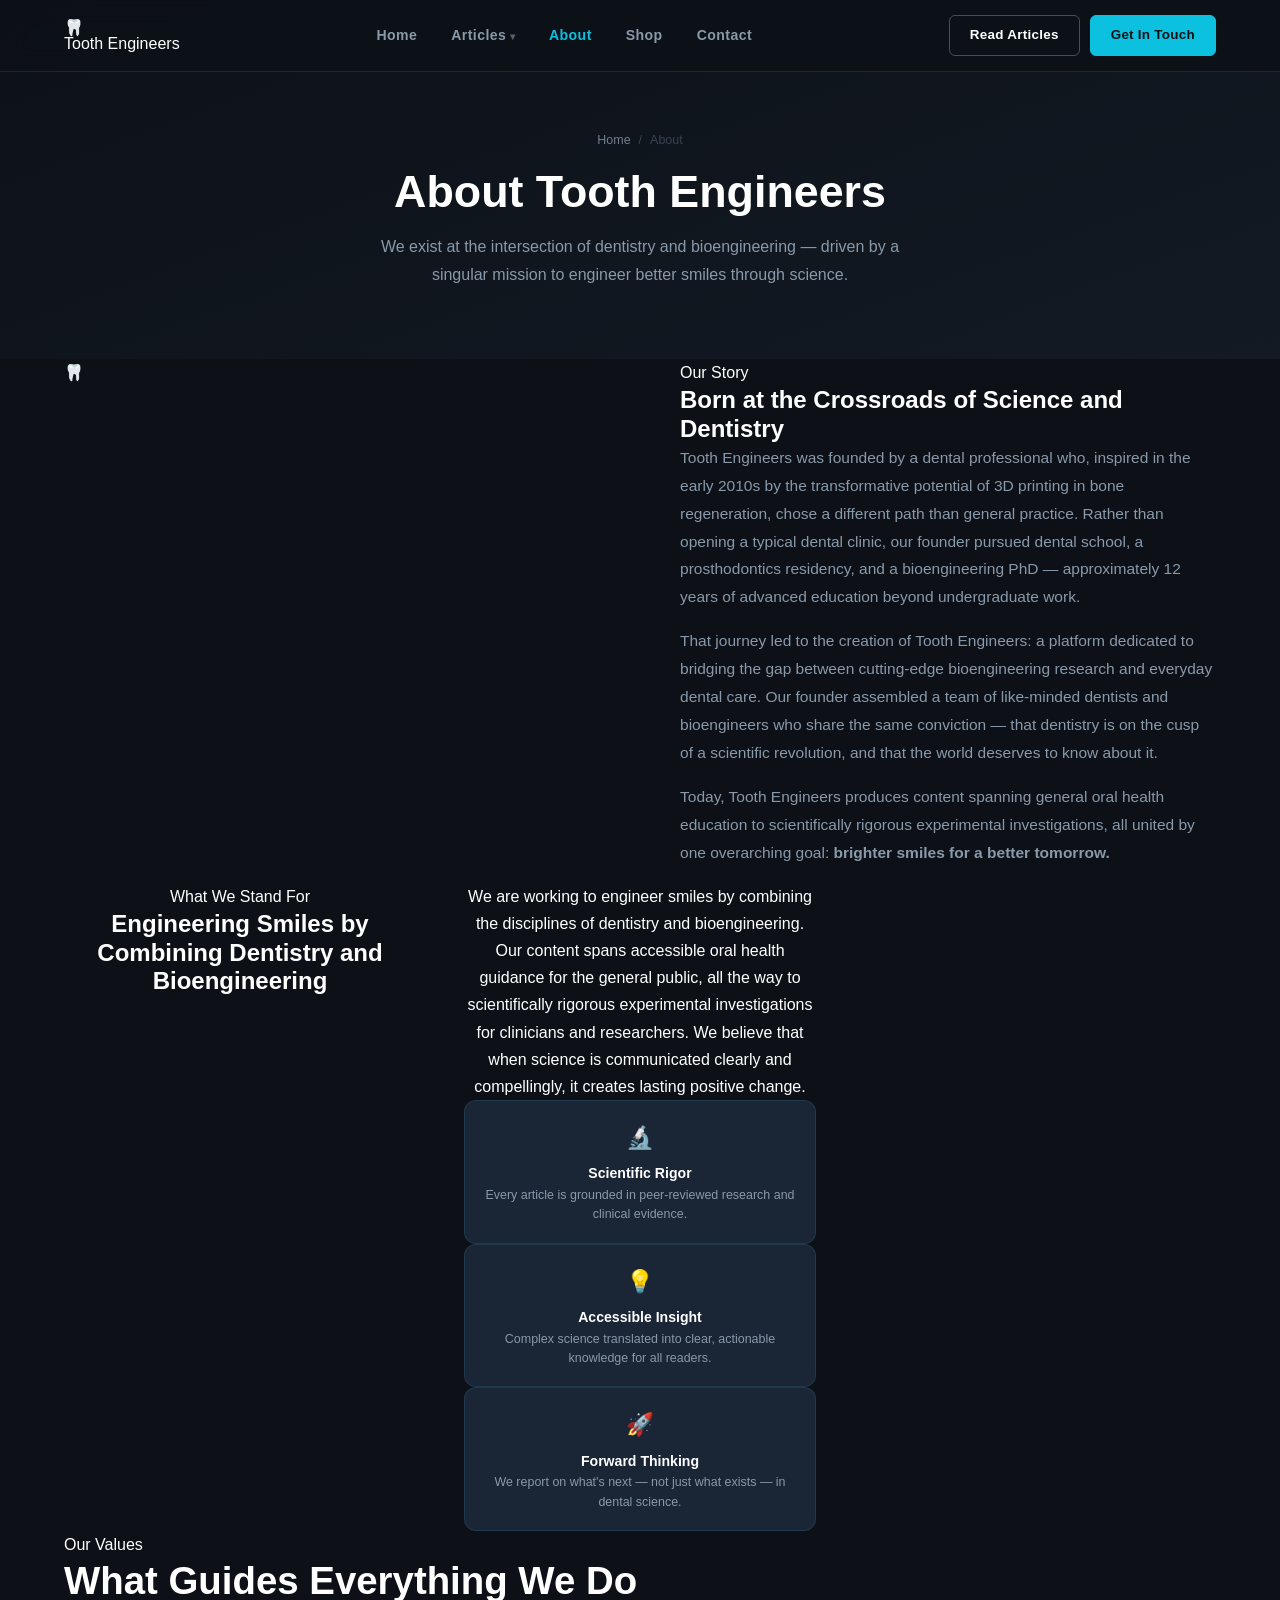
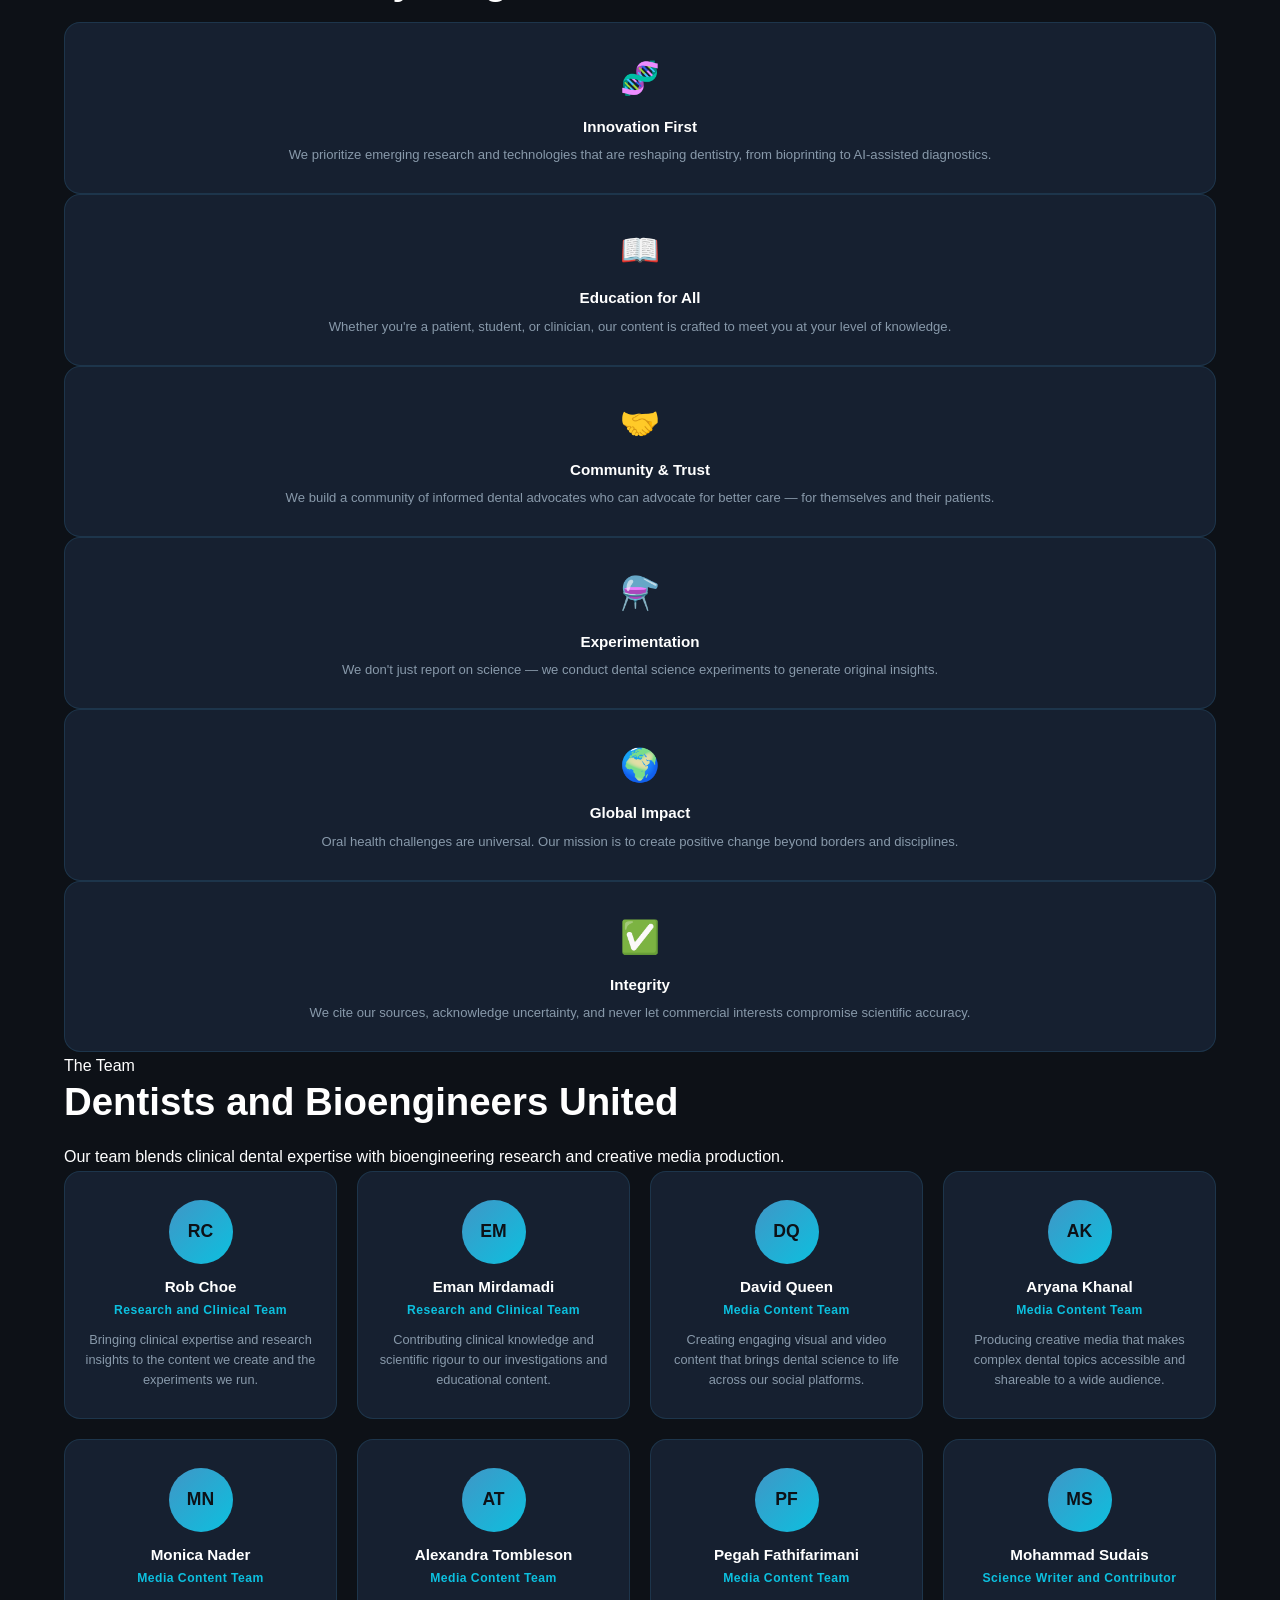
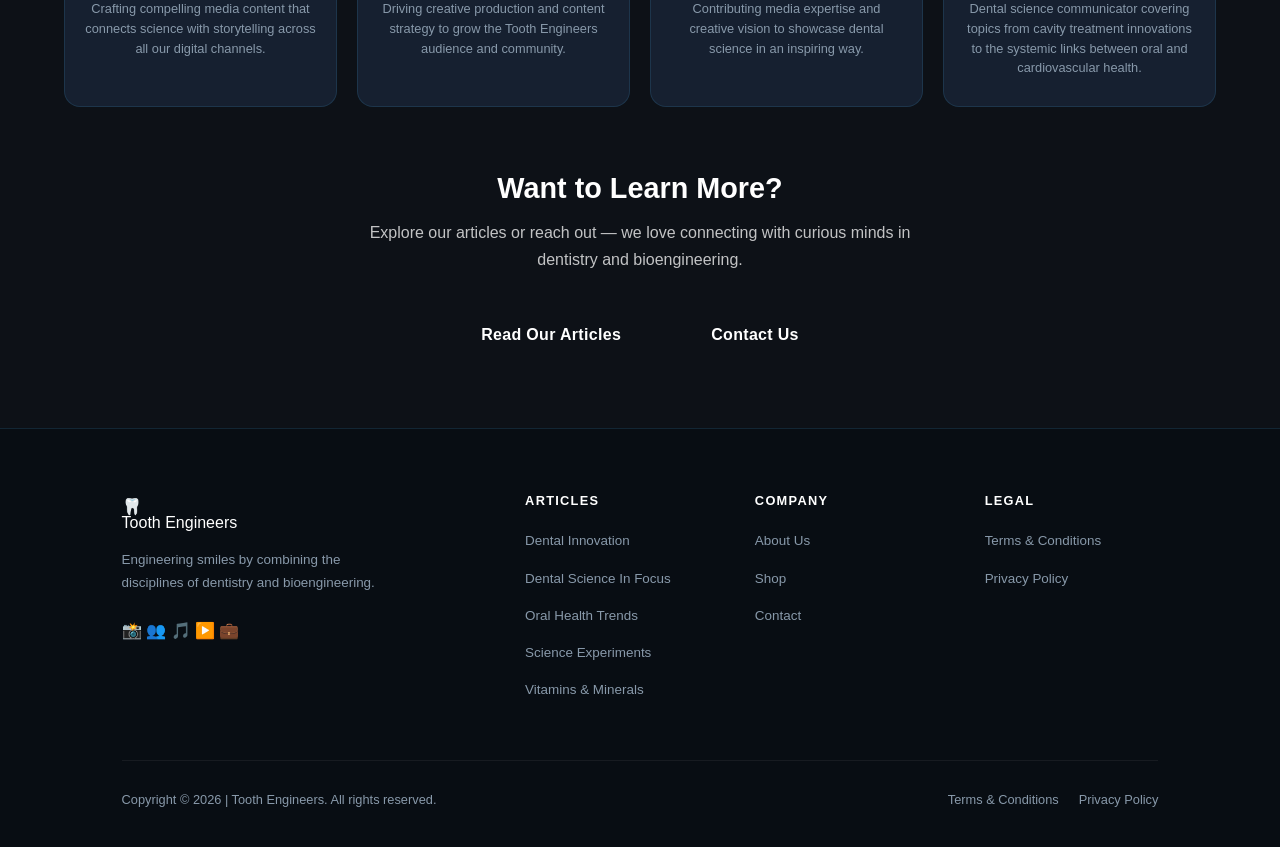
==== commit 3be2f351: "changes in url" ====
--- a/about.html
+++ b/about.html
@@ -1,43 +1,43 @@
 <!DOCTYPE html>
 <html lang="en">
 <head>
-  <meta charset="UTF-8"/>
-  <meta name="viewport" content="width=device-width, initial-scale=1.0"/>
-  <meta name="description" content="About Tooth Engineers: our story, mission, values, and the team behind the dental science content."/>
+  <meta charset="UTF-8" />
+  <meta name="viewport" content="width=device-width, initial-scale=1.0" />
+  <meta name="description" content="About Tooth Engineers — our mission, story, and the team behind the dental science content." />
   <title>About | Tooth Engineers</title>
-  <link rel="preconnect" href="https://fonts.googleapis.com"/>
-  <link rel="preconnect" href="https://fonts.gstatic.com" crossorigin/>
-  <link href="https://fonts.googleapis.com/css2?family=Poppins:wght@400;500;600;700;800&family=Quicksand:wght@400;500;600;700&display=swap" rel="stylesheet"/>
-  <link rel="stylesheet" href="css/style.css"/>
+  <link rel="preconnect" href="https://fonts.googleapis.com" />
+  <link rel="preconnect" href="https://fonts.gstatic.com" crossorigin />
+  <link href="https://fonts.googleapis.com/css2?family=Inter:wght@400;500;600;700&family=Playfair+Display:wght@600;700&display=swap" rel="stylesheet" />
+  <link rel="stylesheet" href="css/style.css" />
 </head>
 <body>
 
+<!-- ══ NAVBAR ══════════════════════════════ -->
 <header class="navbar">
-  <div class="nav-inner">
-    <a href="index.html" class="logo">
-      <span class="logo-wordmark">T<span class="logo-gear">&#9881;</span><span class="logo-gear">&#9881;</span>th</span>
-      <span class="logo-engineers">Engineers</span>
-    </a>
+  <div class="container nav-inner">
+    <a href="https://toothengineers.com/staging/2107/" class="logo"><span class="logo-icon">🦷</span> Tooth Engineers</a>
     <nav>
       <ul class="nav-links">
-        <li><a href="index.html#about">About</a></li>
-        <li><a href="index.html#shop">Shop</a></li>
+        <li><a href="https://toothengineers.com/staging/2107/">Home</a></li>
         <li>
-          <a href="articles.html" class="has-dropdown">Articles</a>
+          <a href="https://toothengineers.com/staging/2107/articles/" class="has-dropdown">Articles</a>
           <div class="dropdown">
-            <a href="articles.html?cat=announcements">Announcements</a>
-            <a href="articles.html?cat=innovation">Dental Innovation</a>
-            <a href="articles.html?cat=experiments">Dental Science Experiments</a>
-            <a href="articles.html?cat=science">Dental Science In Focus</a>
-            <a href="articles.html?cat=health">Oral Health Trends</a>
-            <a href="articles.html?cat=vitamins">Vitamins and Minerals</a>
+            <a href="https://toothengineers.com/staging/2107/articles/?cat=announcements">Announcements</a>
+            <a href="https://toothengineers.com/staging/2107/articles/?cat=innovation">Dental Innovation</a>
+            <a href="https://toothengineers.com/staging/2107/articles/?cat=experiments">Dental Science Experiments</a>
+            <a href="https://toothengineers.com/staging/2107/articles/?cat=science">Dental Science In Focus</a>
+            <a href="https://toothengineers.com/staging/2107/articles/?cat=health">Oral Health Trends</a>
+            <a href="https://toothengineers.com/staging/2107/articles/?cat=vitamins">Vitamins &amp; Minerals</a>
           </div>
         </li>
-        <li><a href="about.html" class="active">Our Story</a></li>
+        <li><a href="https://toothengineers.com/staging/2107/about/" class="active">About</a></li>
+        <li><a href="https://toothengineers.com/staging/2107/shop/">Shop</a></li>
+        <li><a href="https://toothengineers.com/staging/2107/contact/">Contact</a></li>
       </ul>
     </nav>
     <div class="nav-cta">
-      <a href="contact.html" class="nav-cta-link">Contact</a>
+      <a href="https://toothengineers.com/staging/2107/articles/" class="btn btn-outline btn-sm">Read Articles</a>
+      <a href="https://toothengineers.com/staging/2107/contact/" class="btn btn-primary btn-sm">Get In Touch</a>
     </div>
     <button class="hamburger" id="hamburger" aria-label="Toggle menu" aria-expanded="false">
       <span></span><span></span><span></span>
@@ -45,102 +45,120 @@
   </div>
   <nav class="mobile-menu" id="mobileMenu">
     <ul>
-      <li><a href="index.html#about">About</a></li>
-      <li><a href="articles.html">Articles</a></li>
-      <li><a href="about.html">Our Story</a></li>
-      <li><a href="contact.html">Contact</a></li>
+      <li><a href="https://toothengineers.com/staging/2107/">Home</a></li>
+      <li><a href="https://toothengineers.com/staging/2107/articles/">Articles</a></li>
+      <li><a href="https://toothengineers.com/staging/2107/about/">About</a></li>
+      <li><a href="https://toothengineers.com/staging/2107/shop/">Shop</a></li>
+      <li><a href="https://toothengineers.com/staging/2107/contact/">Contact</a></li>
     </ul>
     <div class="mobile-cta">
-      <a href="contact.html" class="btn btn-primary">Contact Us</a>
+      <a href="https://toothengineers.com/staging/2107/contact/" class="btn btn-primary">Get In Touch</a>
     </div>
   </nav>
 </header>
 
-<!-- PAGE HERO -->
+<!-- ══ PAGE HERO ════════════════════════════ -->
 <section class="page-hero">
   <div class="container">
     <div class="breadcrumb">
-      <a href="index.html">Home</a><span>/</span><span>About</span>
+      <a href="https://toothengineers.com/staging/2107/">Home</a>
+      <span>/</span>
+      <span>About</span>
     </div>
     <h1>About Tooth Engineers</h1>
-    <p>Born with the idea to generate content for showcasing our experiments and new innovations at the intersection of dentistry and bioengineering.</p>
-  </div>
-</section>
-
-<!-- OUR STORY -->
-<section style="padding:100px 5%; background:var(--navy2);">
-  <div class="about-story" style="max-width:1200px;margin:0 auto;">
-    <div class="about-story-img-wrap">
-      <img src="https://images.unsplash.com/photo-1588776814546-1ffcf47267a5?w=900&q=80" alt="Dental science"/>
-    </div>
-    <div class="about-story-text">
-      <p class="label">Our Story</p>
-      <h2 class="section-title">It All Started With a Dream to Change the World</h2>
-      <p>In the early 2010s, an aspiring dental student read about the transformative capabilities of 3D printing in the field of bone regeneration. At that moment, he decided he would not just become a neighborhood dentist. Instead, he found a more significant purpose in life: to become an innovator capable of revolutionizing the dental industry.</p>
-      <p>Dreaming big is one thing. The "doing" is what actually matters. To his credit, this dental student went on to complete dental school, a residency in prosthodontics, and a PhD in bioengineering. To do the math, that is an additional 12 years of academic life after college. Talk about dedication!</p>
-      <p>During his academic career, he met some like-minded dentists and bioengineers. The team that has been assembled is Tooth Engineers.</p>
-      <p>Tooth Engineers is a dental science-focused content creator. We are working to engineer smiles by combining the disciplines of dentistry and bioengineering. We will be providing content ranging from general oral health to more scientifically driven investigations of the world through experimentation.</p>
-      <p>We hope you all will follow us in our journey to innovate, educate, and create brighter smiles for a better tomorrow!</p>
-    </div>
-  </div>
-</section>
-
-<!-- MISSION -->
-<section id="mission">
-  <div class="mission-inner">
-    <div class="mission-item">
-      <div class="mission-icon">&#129516;</div>
-      <h3>Innovate</h3>
-      <p>Tracking the frontier of dental technology, from bioprinting living tissue to AI-guided diagnostics and regenerative therapies.</p>
-    </div>
-    <div class="mission-item">
-      <div class="mission-icon">&#128161;</div>
-      <h3>Educate</h3>
-      <p>Transforming dense scientific literature into clear, digestible, and trustworthy content for patients and professionals alike.</p>
-    </div>
-    <div class="mission-item">
-      <div class="mission-icon">&#128512;</div>
-      <h3>Engineer Smiles</h3>
-      <p>Our ultimate purpose: improving oral health outcomes by combining scientific knowledge with practical, accessible guidance.</p>
-    </div>
-  </div>
-</section>
-
-<!-- VALUES -->
-<section style="padding:100px 5%; background:var(--navy2);">
-  <div style="max-width:1200px;margin:0 auto;">
-    <div style="text-align:center;margin-bottom:52px;">
-      <p class="label">Our Values</p>
+    <p>We exist at the intersection of dentistry and bioengineering — driven by a singular mission to engineer better smiles through science.</p>
+  </div>
+</section>
+
+<!-- ══ STORY ════════════════════════════════ -->
+<section class="section">
+  <div class="container">
+    <div class="about-story">
+      <div class="about-story-img">🦷</div>
+      <div class="about-story-text">
+        <div class="section-label">Our Story</div>
+        <h2>Born at the Crossroads of Science and Dentistry</h2>
+        <p>
+          Tooth Engineers was founded by a dental professional who, inspired in the early 2010s by the transformative potential of 3D printing in bone regeneration, chose a different path than general practice. Rather than opening a typical dental clinic, our founder pursued dental school, a prosthodontics residency, and a bioengineering PhD — approximately 12 years of advanced education beyond undergraduate work.
+        </p>
+        <p>
+          That journey led to the creation of Tooth Engineers: a platform dedicated to bridging the gap between cutting-edge bioengineering research and everyday dental care. Our founder assembled a team of like-minded dentists and bioengineers who share the same conviction — that dentistry is on the cusp of a scientific revolution, and that the world deserves to know about it.
+        </p>
+        <p>
+          Today, Tooth Engineers produces content spanning general oral health education to scientifically rigorous experimental investigations, all united by one overarching goal: <strong>brighter smiles for a better tomorrow.</strong>
+        </p>
+      </div>
+    </div>
+  </div>
+</section>
+
+<!-- ══ MISSION STRIP ════════════════════════ -->
+<section class="mission">
+  <div class="container mission-inner">
+    <div>
+      <div class="mission-label">What We Stand For</div>
+      <h2>Engineering Smiles by Combining Dentistry and Bioengineering</h2>
+    </div>
+    <div>
+      <p class="mission-text">
+        We are working to engineer smiles by combining the disciplines of dentistry and bioengineering. Our content spans accessible oral health guidance for the general public, all the way to scientifically rigorous experimental investigations for clinicians and researchers. We believe that when science is communicated clearly and compellingly, it creates lasting positive change.
+      </p>
+      <div class="mission-pillars">
+        <div class="pillar">
+          <div class="pillar-icon">🔬</div>
+          <h4>Scientific Rigor</h4>
+          <p>Every article is grounded in peer-reviewed research and clinical evidence.</p>
+        </div>
+        <div class="pillar">
+          <div class="pillar-icon">💡</div>
+          <h4>Accessible Insight</h4>
+          <p>Complex science translated into clear, actionable knowledge for all readers.</p>
+        </div>
+        <div class="pillar">
+          <div class="pillar-icon">🚀</div>
+          <h4>Forward Thinking</h4>
+          <p>We report on what's next — not just what exists — in dental science.</p>
+        </div>
+      </div>
+    </div>
+  </div>
+</section>
+
+<!-- ══ VALUES ═══════════════════════════════ -->
+<section class="section section--gray">
+  <div class="container">
+    <div class="section-header section-header--center">
+      <div class="section-label">Our Values</div>
       <h2 class="section-title">What Guides Everything We Do</h2>
     </div>
-    <div class="values-grid">
-      <div class="value-card">
-        <div class="value-icon">&#129516;</div>
+    <div class="about-values">
+      <div class="value-card">
+        <div class="value-icon">🧬</div>
         <h3>Innovation First</h3>
-        <p>We prioritize emerging research and technologies reshaping dentistry, from bioprinting to AI-assisted diagnostics.</p>
-      </div>
-      <div class="value-card">
-        <div class="value-icon">&#128214;</div>
+        <p>We prioritize emerging research and technologies that are reshaping dentistry, from bioprinting to AI-assisted diagnostics.</p>
+      </div>
+      <div class="value-card">
+        <div class="value-icon">📖</div>
         <h3>Education for All</h3>
-        <p>Whether you are a patient, student, or clinician, our content is crafted to meet you at your level of knowledge.</p>
-      </div>
-      <div class="value-card">
-        <div class="value-icon">&#129309;</div>
-        <h3>Community and Trust</h3>
-        <p>We build a community of informed dental advocates who can push for better care for themselves and their patients.</p>
-      </div>
-      <div class="value-card">
-        <div class="value-icon">&#9879;&#65039;</div>
+        <p>Whether you're a patient, student, or clinician, our content is crafted to meet you at your level of knowledge.</p>
+      </div>
+      <div class="value-card">
+        <div class="value-icon">🤝</div>
+        <h3>Community &amp; Trust</h3>
+        <p>We build a community of informed dental advocates who can advocate for better care — for themselves and their patients.</p>
+      </div>
+      <div class="value-card">
+        <div class="value-icon">⚗️</div>
         <h3>Experimentation</h3>
-        <p>We do not just report on science. We conduct dental science experiments to generate original insights.</p>
-      </div>
-      <div class="value-card">
-        <div class="value-icon">&#127758;</div>
+        <p>We don't just report on science — we conduct dental science experiments to generate original insights.</p>
+      </div>
+      <div class="value-card">
+        <div class="value-icon">🌍</div>
         <h3>Global Impact</h3>
         <p>Oral health challenges are universal. Our mission is to create positive change beyond borders and disciplines.</p>
       </div>
       <div class="value-card">
-        <div class="value-icon">&#9989;</div>
+        <div class="value-icon">✅</div>
         <h3>Integrity</h3>
         <p>We cite our sources, acknowledge uncertainty, and never let commercial interests compromise scientific accuracy.</p>
       </div>
@@ -148,13 +166,13 @@
   </div>
 </section>
 
-<!-- TEAM -->
-<section style="padding:100px 5%; background:var(--navy);">
-  <div style="max-width:1200px;margin:0 auto;">
-    <div style="text-align:center;margin-bottom:52px;">
-      <p class="label">The Team</p>
+<!-- ══ TEAM ══════════════════════════════════ -->
+<section class="section">
+  <div class="container">
+    <div class="section-header section-header--center">
+      <div class="section-label">The Team</div>
       <h2 class="section-title">Dentists and Bioengineers United</h2>
-      <p class="section-desc" style="max-width:560px;margin:0 auto;">Our team blends clinical dental expertise with bioengineering research and creative media production.</p>
+      <p class="section-subtitle">Our team blends clinical dental expertise with bioengineering research and creative media production.</p>
     </div>
     <div class="team-grid">
 
@@ -169,7 +187,7 @@
         <div class="team-avatar">EM</div>
         <h3>Eman Mirdamadi</h3>
         <div class="role">Research and Clinical Team</div>
-        <p>Contributing clinical knowledge and scientific rigor to our investigations and educational content.</p>
+        <p>Contributing clinical knowledge and scientific rigour to our investigations and educational content.</p>
       </div>
 
       <div class="team-card">
@@ -211,72 +229,73 @@
         <div class="team-avatar">MS</div>
         <h3>Mohammad Sudais</h3>
         <div class="role">Science Writer and Contributor</div>
-        <p>Dental science communicator covering topics from cavity treatment innovations to oral-cardiovascular links.</p>
-      </div>
-
-    </div>
-  </div>
-</section>
-
-<!-- CTA -->
-<section style="padding:80px 5%;text-align:center;background:var(--navy2);border-top:1px solid var(--border);">
-  <p class="label">Ready to Explore?</p>
-  <h2 class="section-title" style="margin-bottom:14px;">Read Our Latest Articles</h2>
-  <p class="section-desc" style="max-width:480px;margin:0 auto 32px;">Dive into dental science topics spanning innovation, oral health trends, and bioengineering research.</p>
-  <div style="display:flex;gap:14px;justify-content:center;flex-wrap:wrap;">
-    <a href="articles.html" class="btn btn-primary btn-lg">Browse Articles</a>
-    <a href="contact.html" class="btn btn-outline btn-lg">Contact Us</a>
-  </div>
-</section>
-
-<!-- FOOTER -->
-<footer>
-  <div class="footer-grid">
-    <div class="footer-brand">
-      <a href="index.html" class="logo">
-        <span class="logo-wordmark">T<span class="logo-gear">&#9881;</span><span class="logo-gear">&#9881;</span>th</span>
-        <span class="logo-engineers">Engineers</span>
-      </a>
-      <p>Engineering smiles by combining the disciplines of dentistry and bioengineering.</p>
-      <div class="footer-socials">
-        <a href="https://www.instagram.com/toothengineers/" target="_blank" rel="noopener">&#128248;</a>
-        <a href="https://www.facebook.com/profile.php?id=61561686900478" target="_blank" rel="noopener">&#128101;</a>
-        <a href="https://www.tiktok.com/@toothengineers" target="_blank" rel="noopener">&#127926;</a>
-        <a href="https://www.youtube.com/@ToothEngineers" target="_blank" rel="noopener">&#9654;</a>
-        <a href="https://www.linkedin.com/company/tooth-engineers/" target="_blank" rel="noopener">&#128188;</a>
-      </div>
-    </div>
-    <div class="footer-col">
-      <h4>Articles</h4>
-      <ul>
-        <li><a href="articles.html?cat=innovation">Dental Innovation</a></li>
-        <li><a href="articles.html?cat=science">Dental Science In Focus</a></li>
-        <li><a href="articles.html?cat=health">Oral Health Trends</a></li>
-        <li><a href="articles.html?cat=experiments">Science Experiments</a></li>
-        <li><a href="articles.html?cat=vitamins">Vitamins and Minerals</a></li>
-      </ul>
-    </div>
-    <div class="footer-col">
-      <h4>Company</h4>
-      <ul>
-        <li><a href="about.html">About Us</a></li>
-        <li><a href="shop.html">Shop</a></li>
-        <li><a href="contact.html">Contact</a></li>
-      </ul>
-    </div>
-    <div class="footer-col">
-      <h4>Legal</h4>
-      <ul>
-        <li><a href="#">Terms and Conditions</a></li>
-        <li><a href="#">Privacy Policy</a></li>
-      </ul>
-    </div>
-  </div>
-  <div class="footer-bottom">
-    <p>Copyright &copy; <span id="year"></span> | Tooth Engineers. All rights reserved.</p>
-    <div class="footer-legal">
-      <a href="#">Terms and Conditions</a>
-      <a href="#">Privacy Policy</a>
+        <p>Dental science communicator covering topics from cavity treatment innovations to the systemic links between oral and cardiovascular health.</p>
+      </div>
+
+    </div>
+  </div>
+</section>
+
+
+<!-- ══ CTA STRIP ════════════════════════════ -->
+<section class="shop-teaser" style="padding:4rem 0;">
+  <div class="container" style="text-align:center;max-width:600px;margin:0 auto;">
+    <h2 style="color:#fff;font-size:1.8rem;margin-bottom:.8rem;">Want to Learn More?</h2>
+    <p style="color:rgba(255,255,255,.75);margin-bottom:2rem;">Explore our articles or reach out — we love connecting with curious minds in dentistry and bioengineering.</p>
+    <div style="display:flex;gap:1rem;justify-content:center;flex-wrap:wrap;">
+      <a href="https://toothengineers.com/staging/2107/articles/" class="btn btn-accent btn-lg">Read Our Articles</a>
+      <a href="https://toothengineers.com/staging/2107/contact/" class="btn btn-outline-white btn-lg">Contact Us</a>
+    </div>
+  </div>
+</section>
+
+<!-- ══ FOOTER ════════════════════════════════ -->
+<footer class="footer">
+  <div class="container">
+    <div class="footer-grid">
+      <div class="footer-brand">
+        <a href="https://toothengineers.com/staging/2107/" class="logo"><span>🦷</span> Tooth Engineers</a>
+        <p>Engineering smiles by combining the disciplines of dentistry and bioengineering.</p>
+        <div class="footer-social">
+          <a href="https://www.instagram.com/toothengineers/" target="_blank" rel="noopener">📸</a>
+          <a href="https://www.facebook.com/profile.php?id=61561686900478" target="_blank" rel="noopener">👥</a>
+          <a href="https://www.tiktok.com/@toothengineers" target="_blank" rel="noopener">🎵</a>
+          <a href="https://www.youtube.com/@ToothEngineers" target="_blank" rel="noopener">▶️</a>
+          <a href="https://www.linkedin.com/company/tooth-engineers/" target="_blank" rel="noopener">💼</a>
+        </div>
+      </div>
+      <div class="footer-col">
+        <h4>Articles</h4>
+        <ul>
+          <li><a href="https://toothengineers.com/staging/2107/articles/?cat=innovation">Dental Innovation</a></li>
+          <li><a href="https://toothengineers.com/staging/2107/articles/?cat=science">Dental Science In Focus</a></li>
+          <li><a href="https://toothengineers.com/staging/2107/articles/?cat=health">Oral Health Trends</a></li>
+          <li><a href="https://toothengineers.com/staging/2107/articles/?cat=experiments">Science Experiments</a></li>
+          <li><a href="https://toothengineers.com/staging/2107/articles/?cat=vitamins">Vitamins &amp; Minerals</a></li>
+        </ul>
+      </div>
+      <div class="footer-col">
+        <h4>Company</h4>
+        <ul>
+          <li><a href="https://toothengineers.com/staging/2107/about/">About Us</a></li>
+          <li><a href="https://toothengineers.com/staging/2107/shop/">Shop</a></li>
+          <li><a href="https://toothengineers.com/staging/2107/contact/">Contact</a></li>
+        </ul>
+      </div>
+      <div class="footer-col">
+        <h4>Legal</h4>
+        <ul>
+          <li><a href="#">Terms &amp; Conditions</a></li>
+          <li><a href="#">Privacy Policy</a></li>
+        </ul>
+      </div>
+    </div>
+    <div class="footer-bottom">
+      <p>Copyright &copy; <span id="year"></span> | Tooth Engineers. All rights reserved.</p>
+      <div class="footer-legal">
+        <a href="#">Terms &amp; Conditions</a>
+        <a href="#">Privacy Policy</a>
+      </div>
     </div>
   </div>
 </footer>
